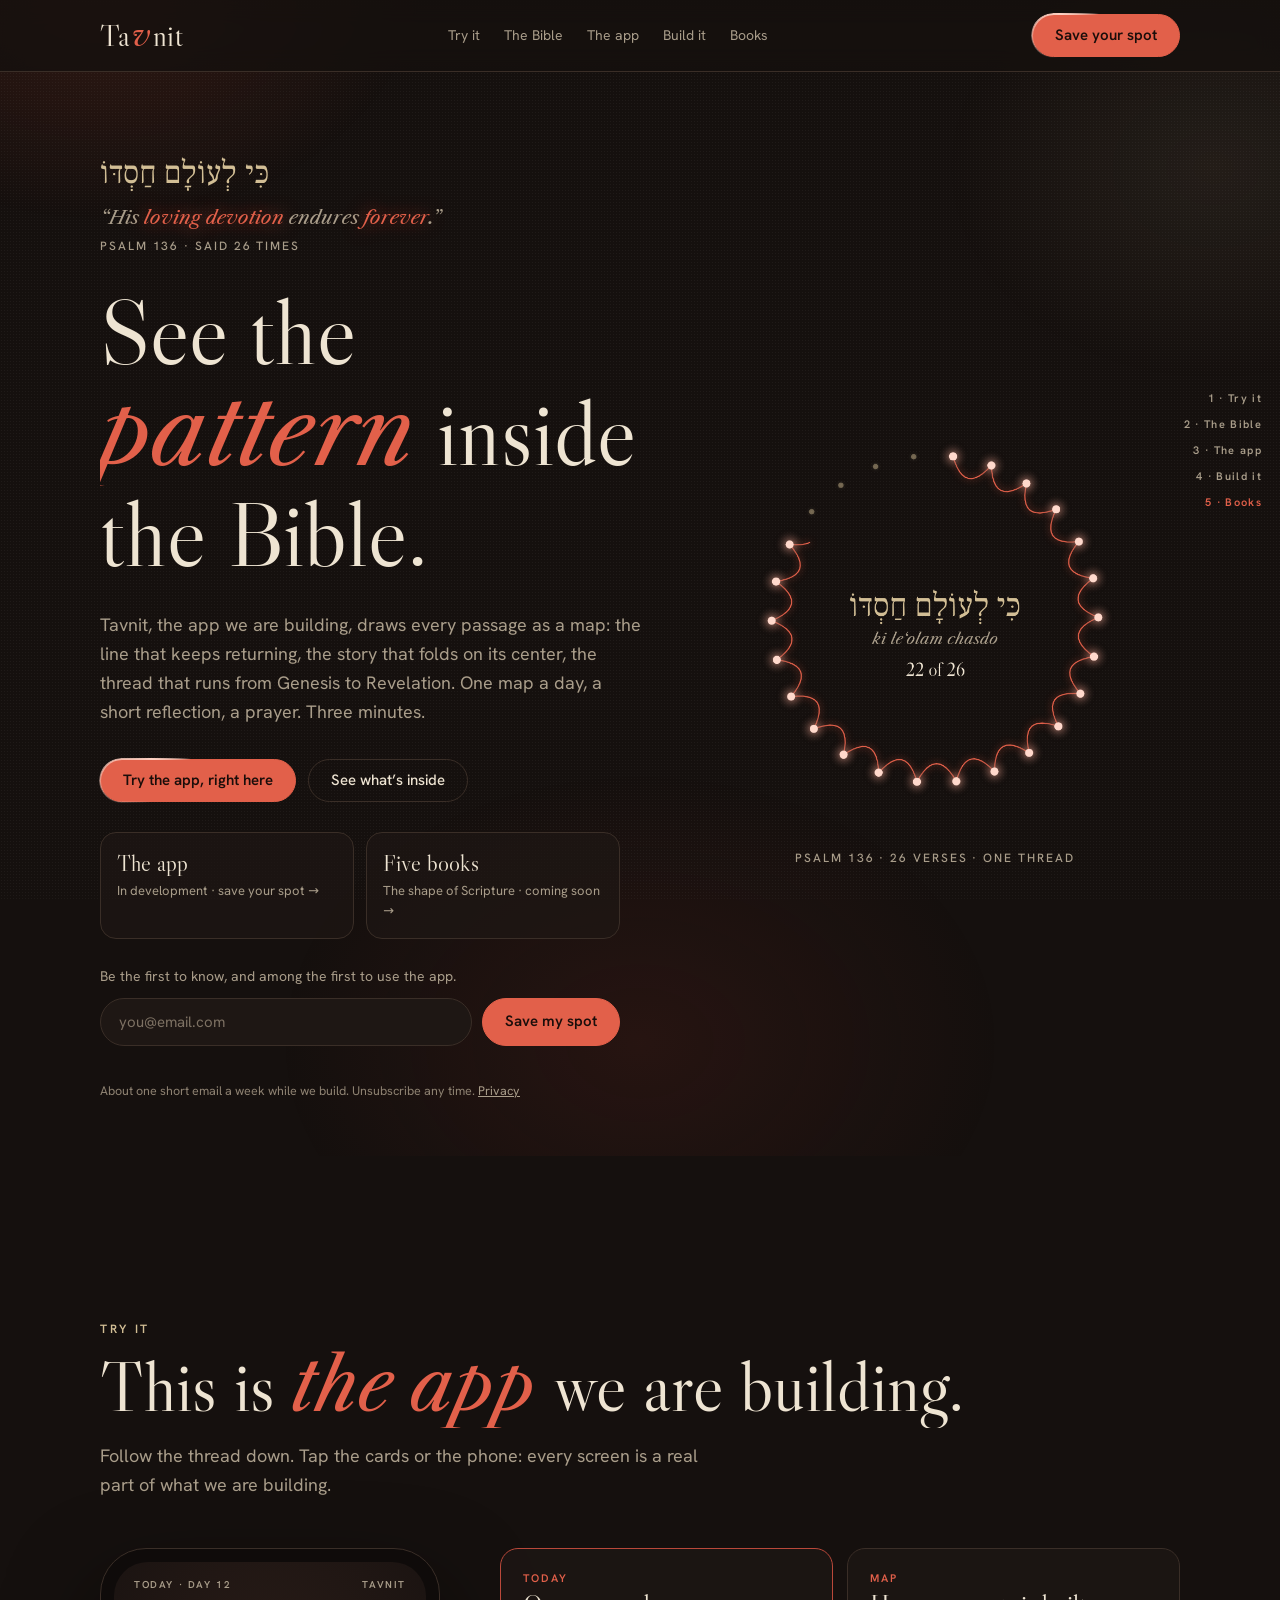
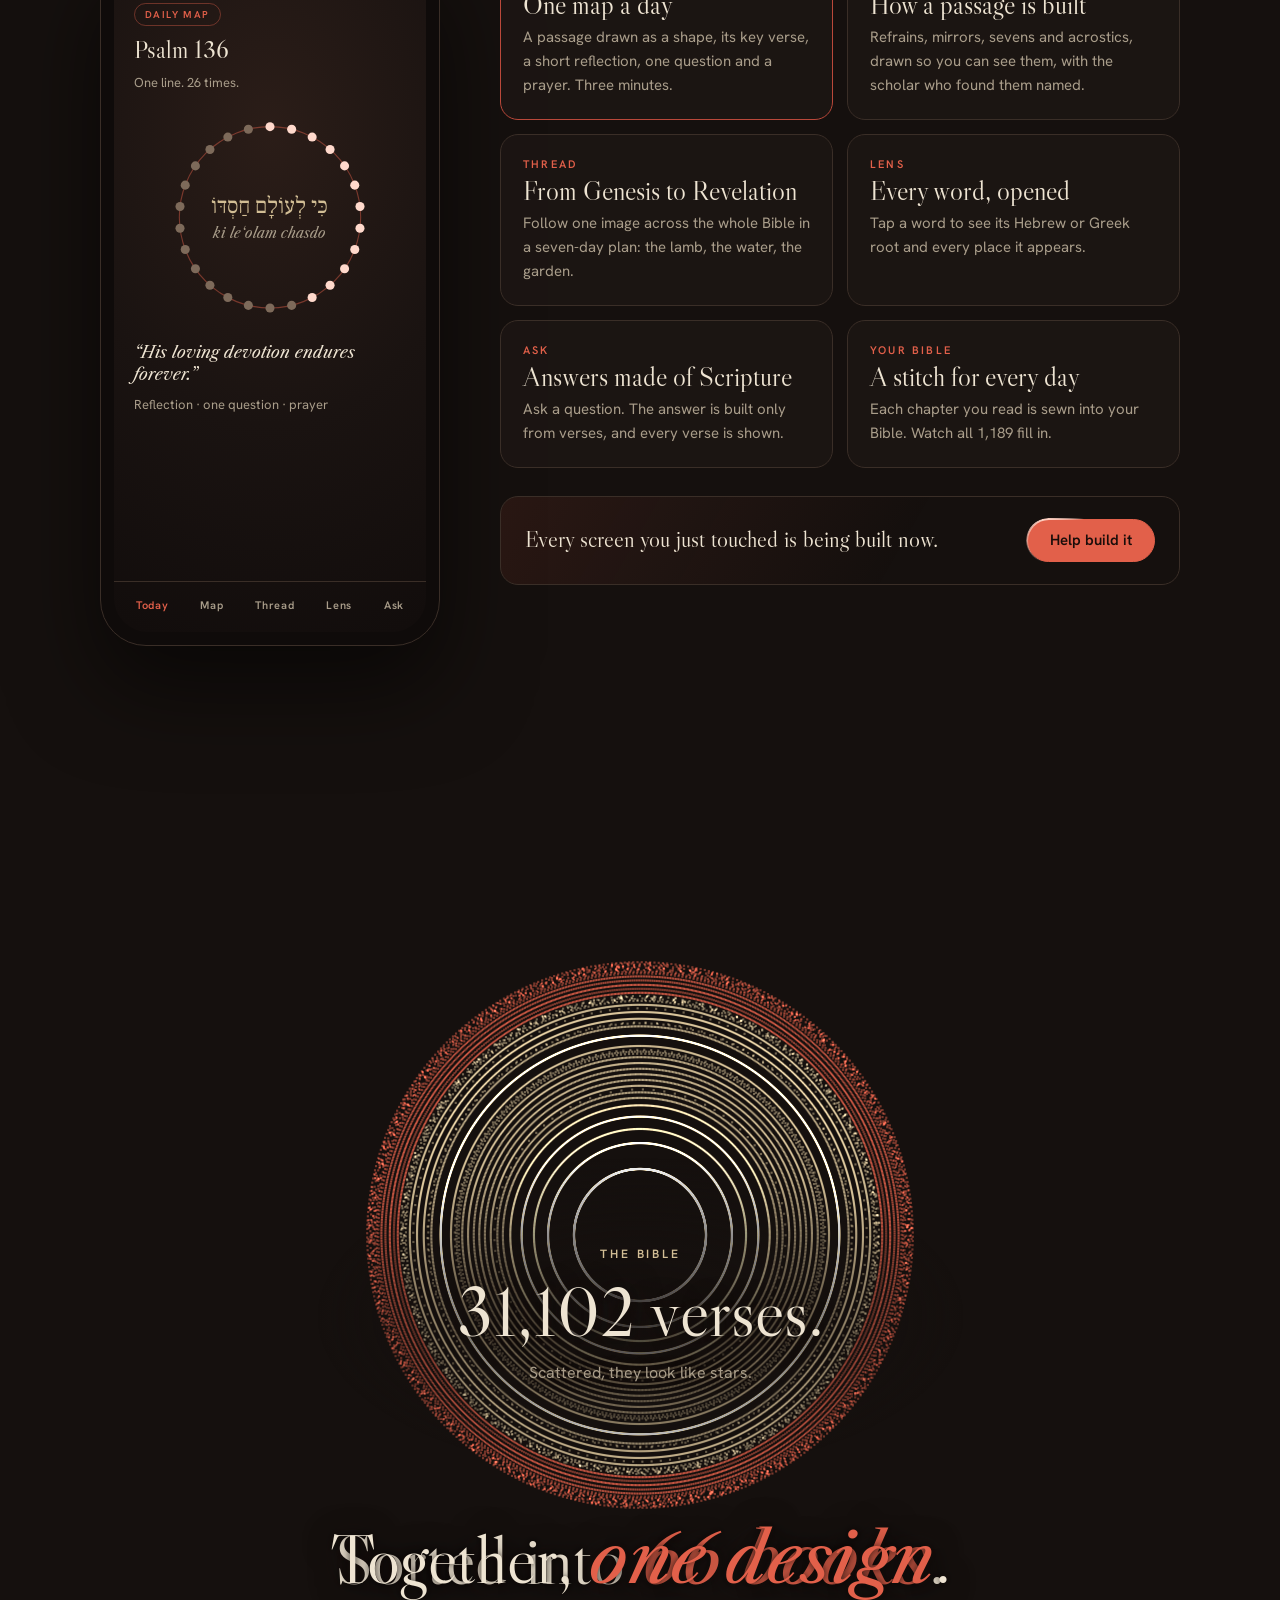
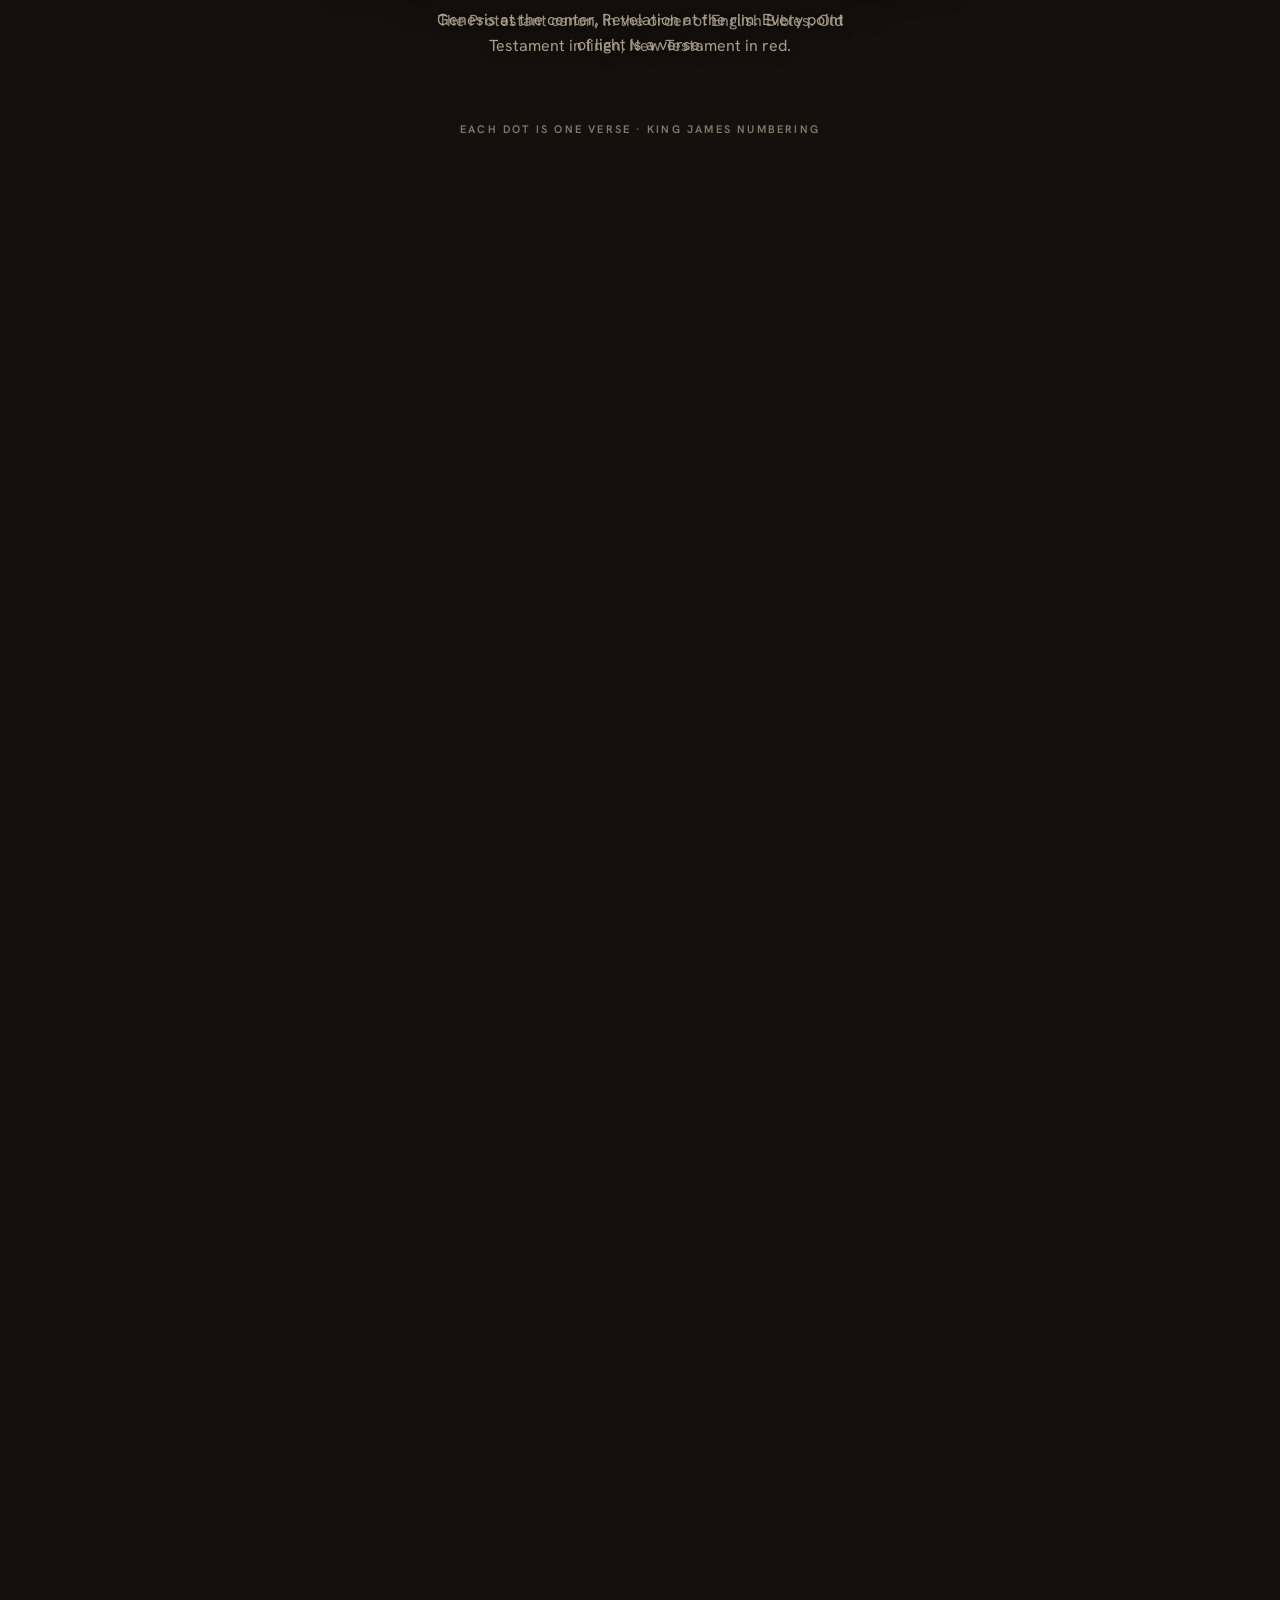
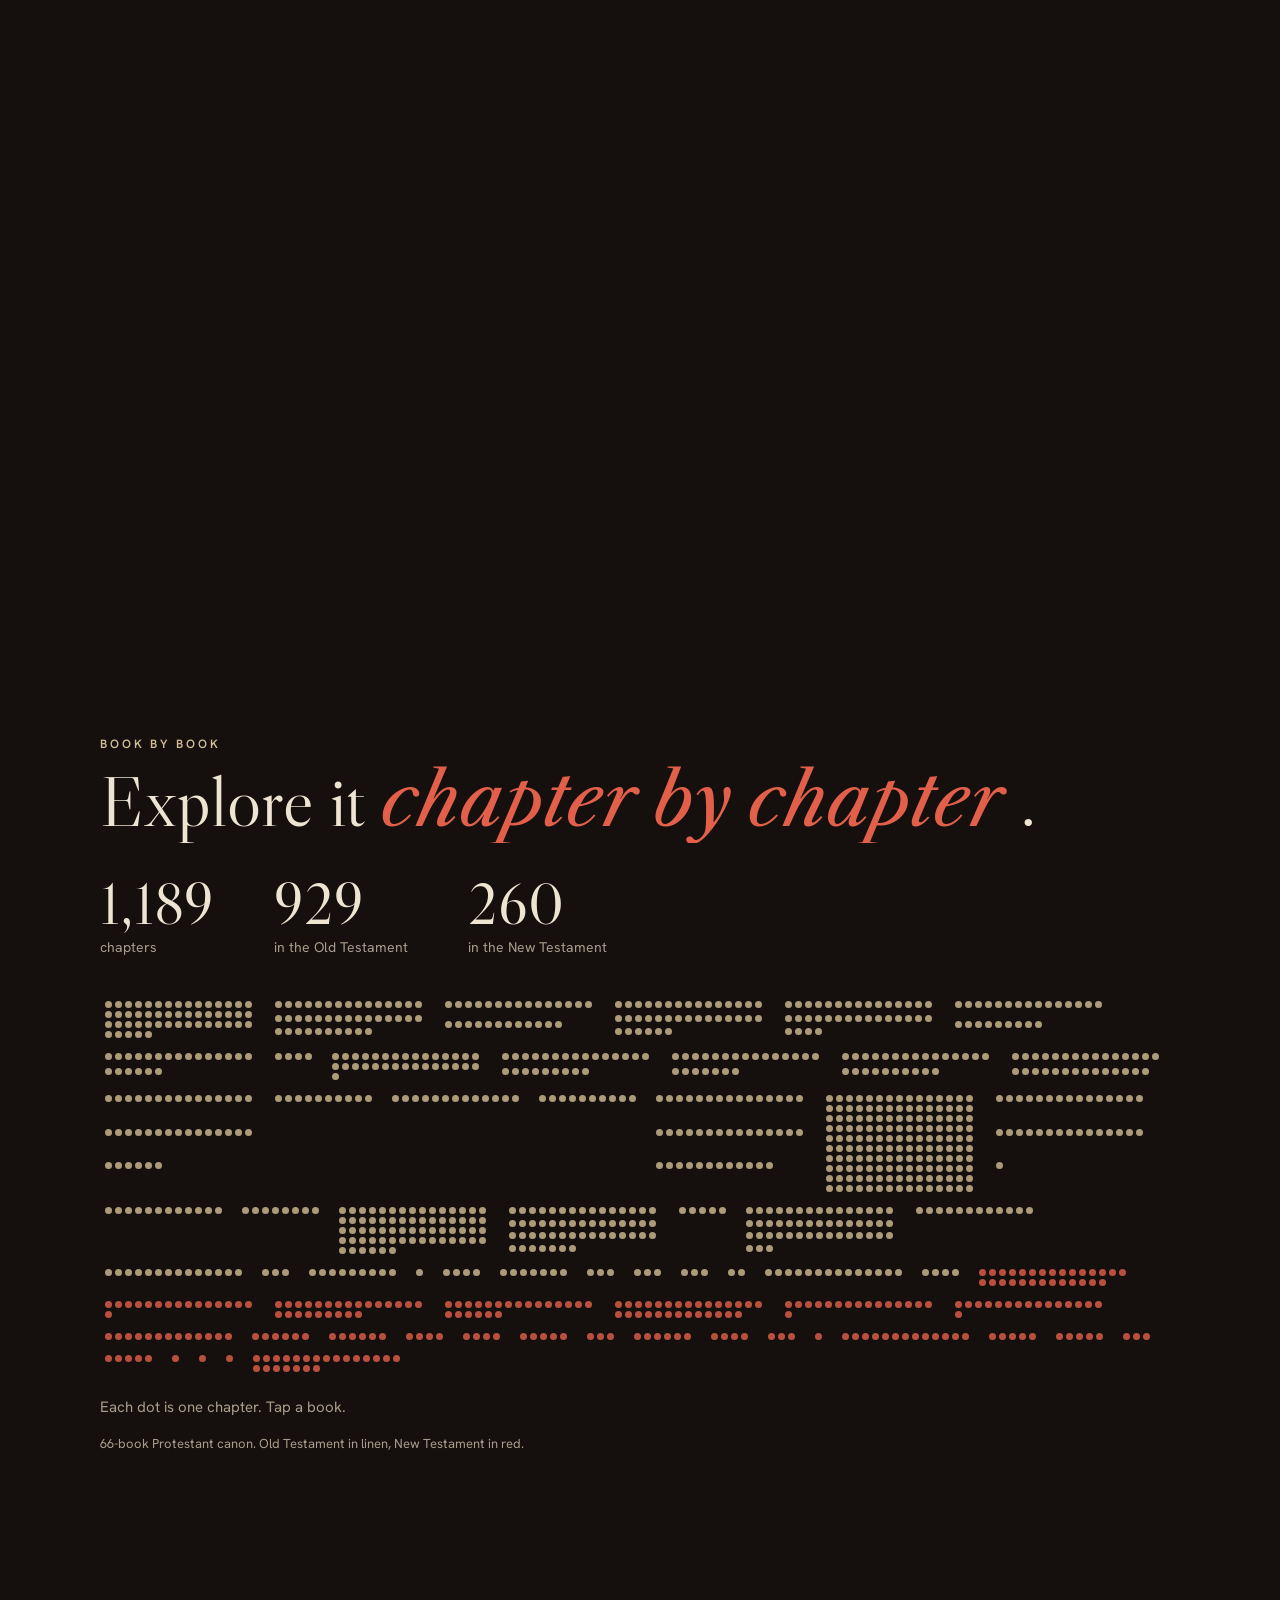
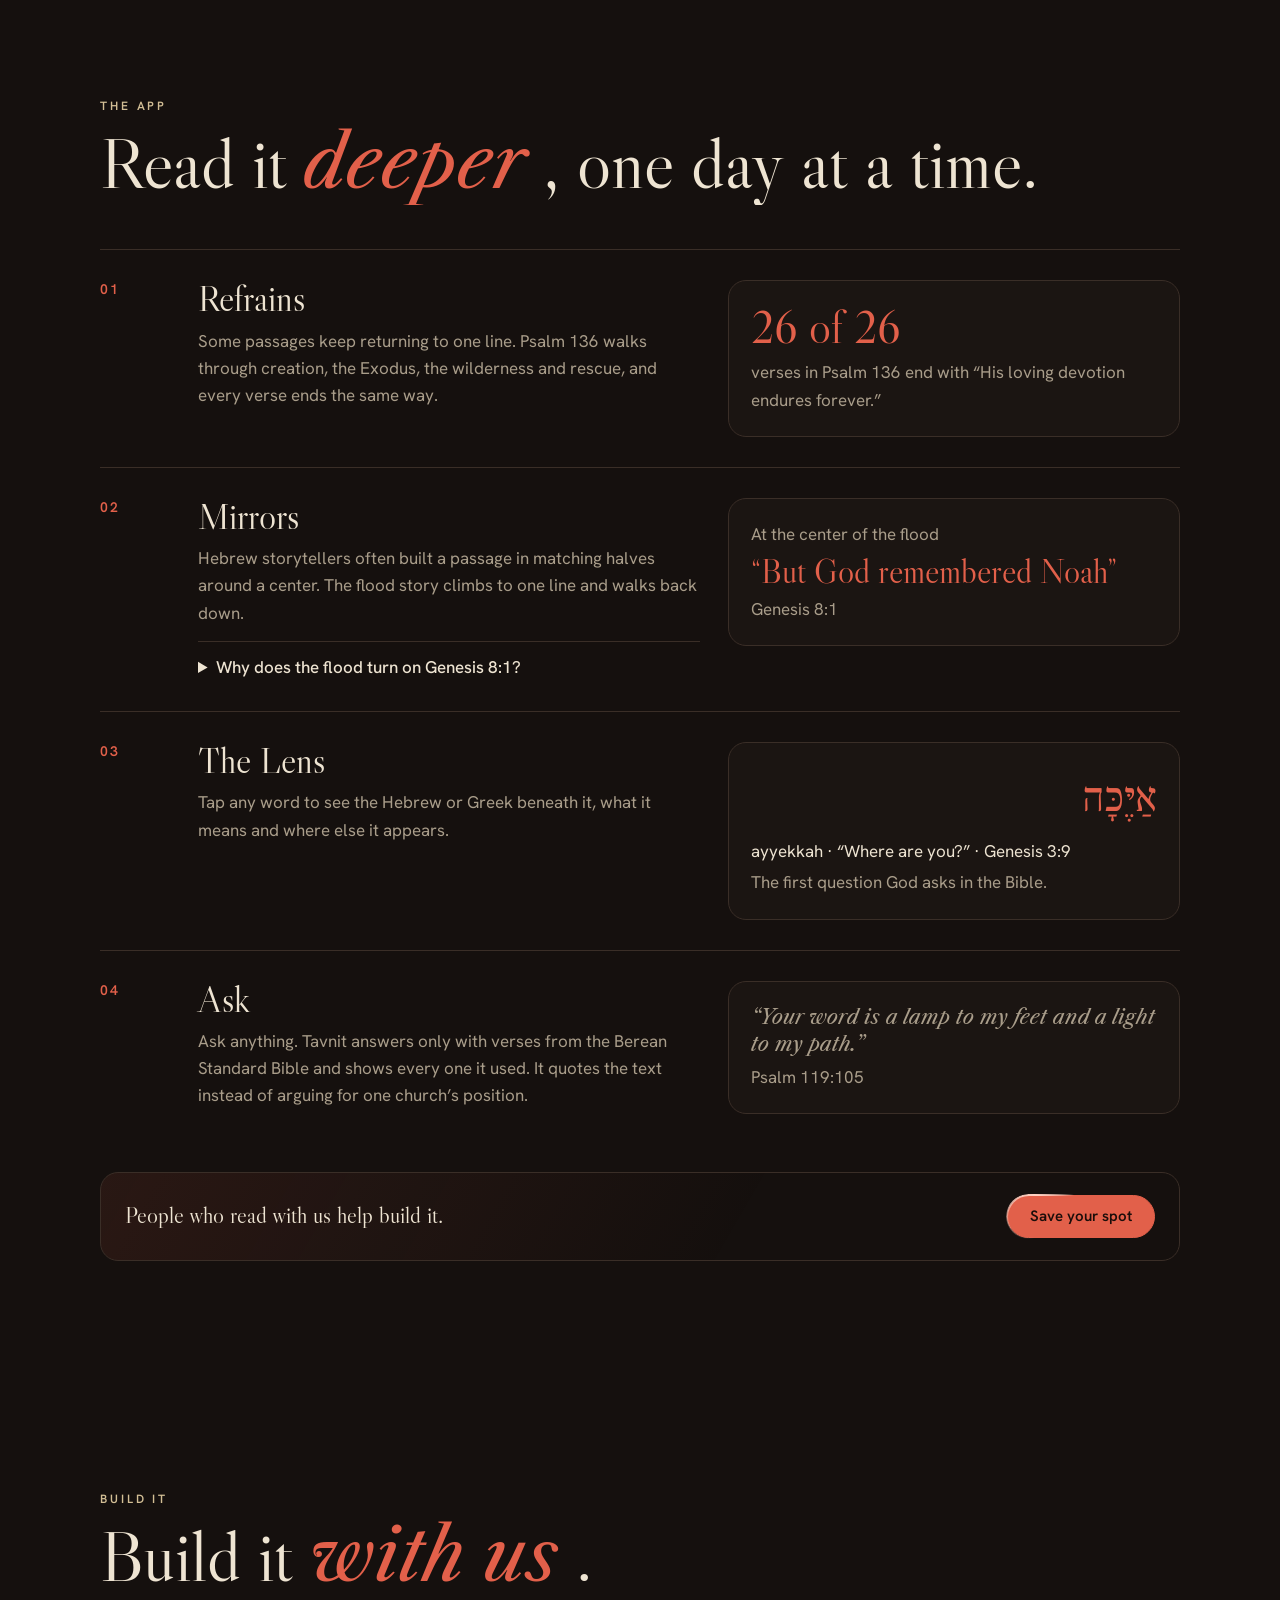
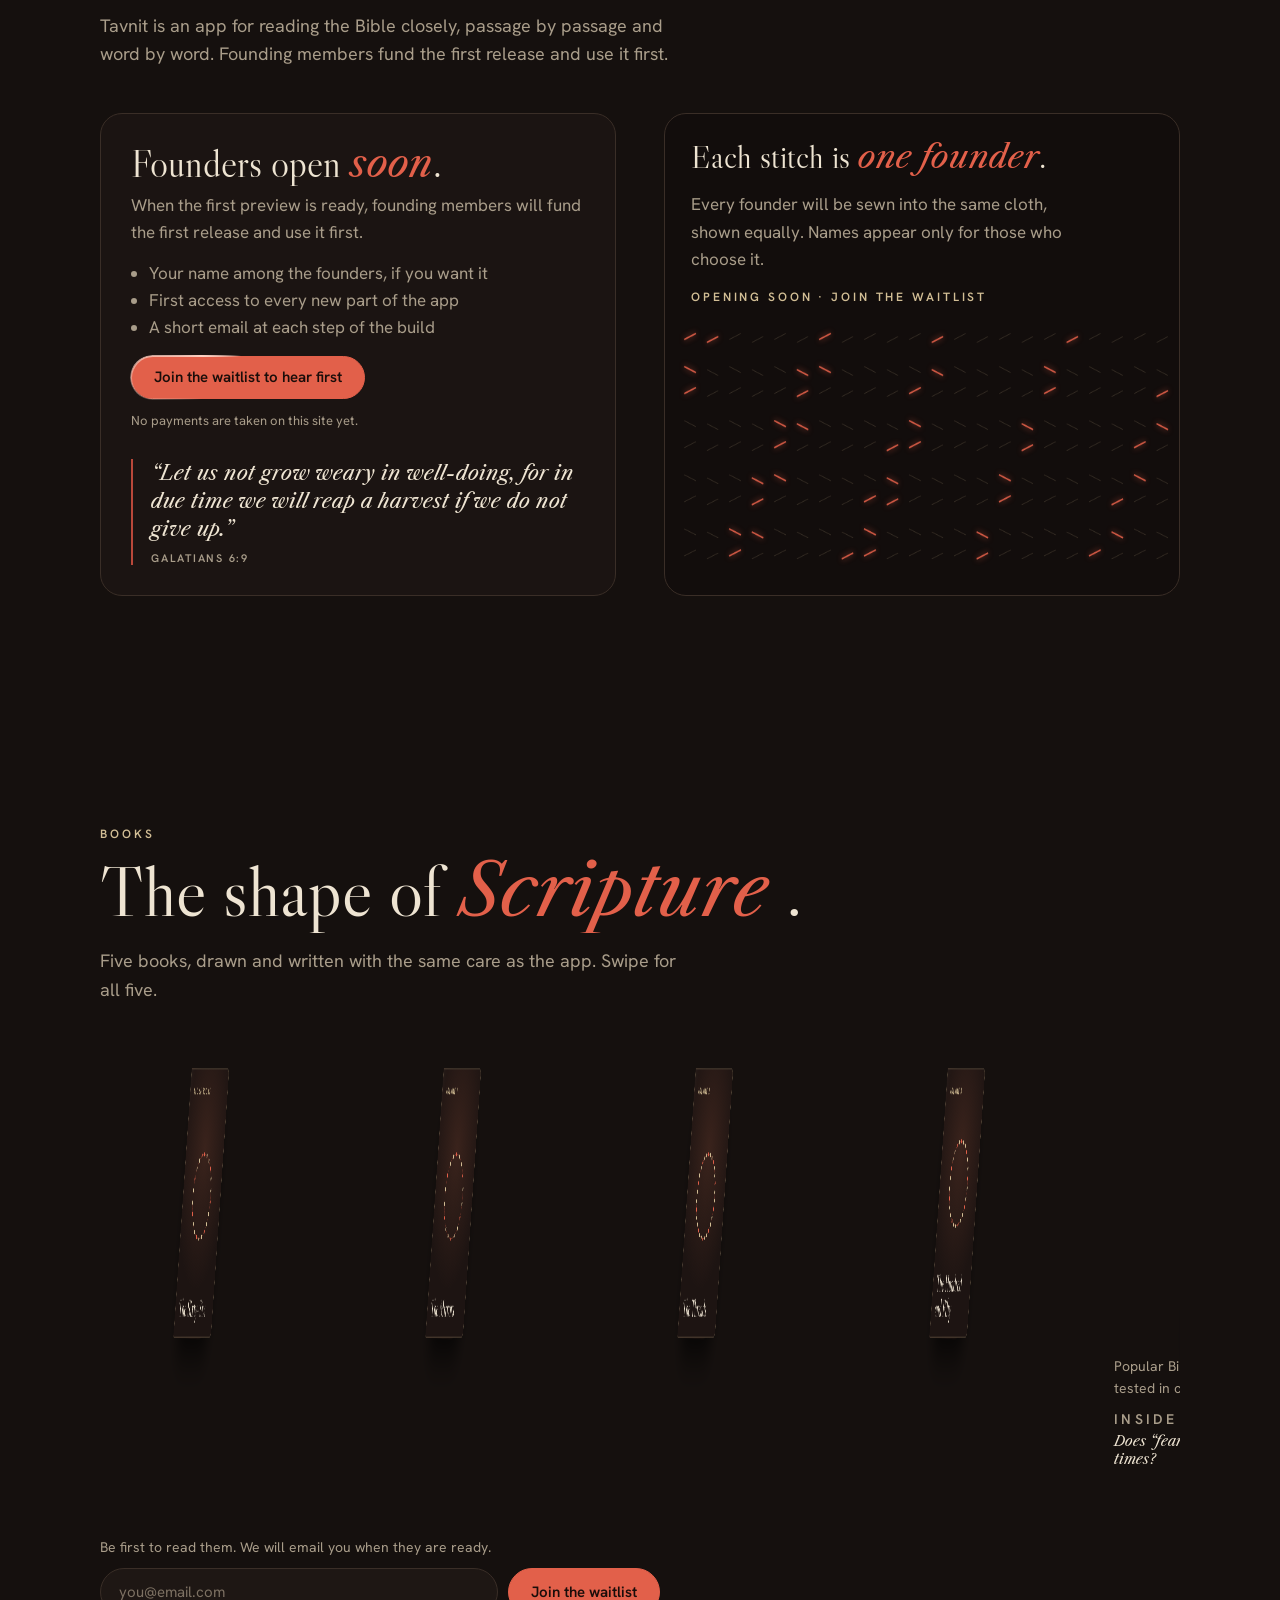
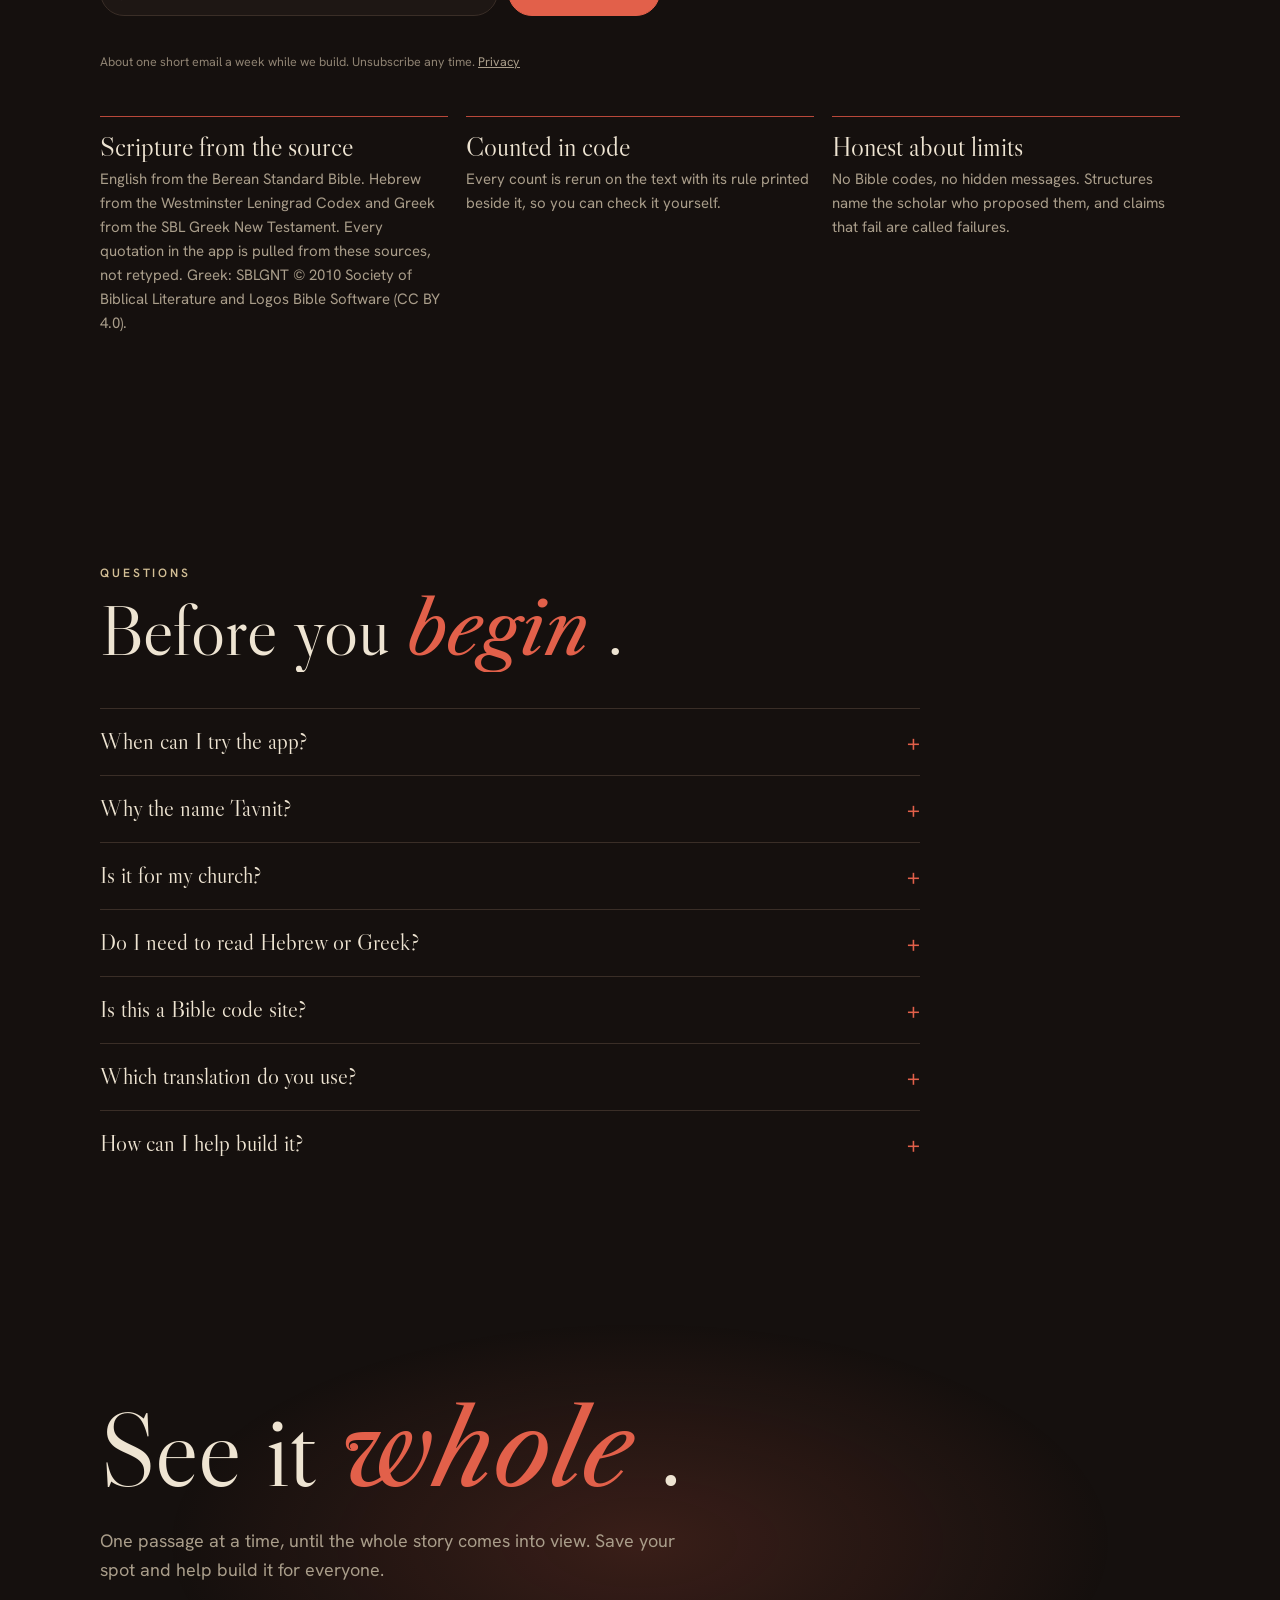
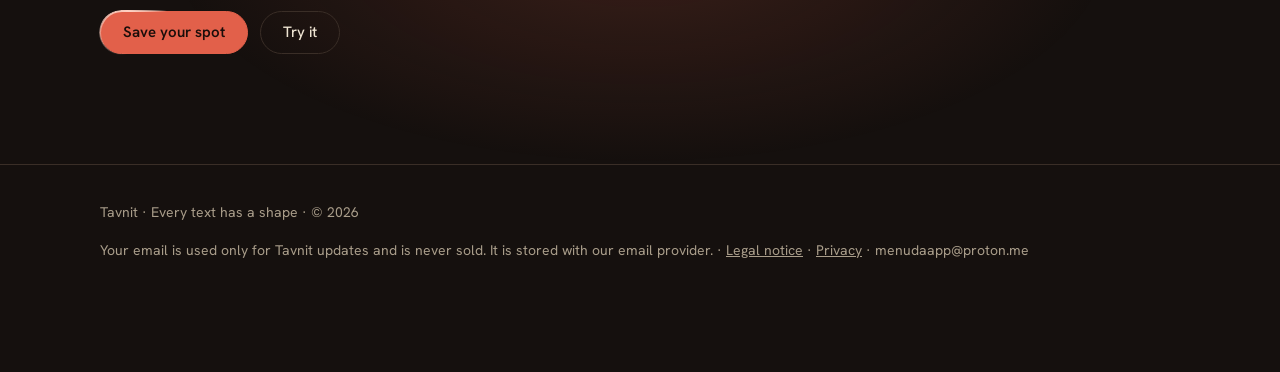
==== index.html @ 0d599eaa "Tavnit website: first release Co-Authored-By: Claude Opus 5.5 <noreply@anthropic.com> Claude-Session" ====
<!doctype html>
<html lang="en">
<head>
<meta charset="utf-8">
<meta name="viewport" content="width=device-width, initial-scale=1, viewport-fit=cover">
<title>Tavnit Bible</title>
<meta name="description" content="Tavnit is an app in development that draws every passage of the Bible as a map: its refrains, mirrors and threads, in a daily devotional you can read in three minutes.">
<meta name="theme-color" content="#15100E">
<meta property="og:type" content="website">
<meta property="og:title" content="Tavnit · See the pattern inside the Bible">
<meta property="og:description" content="Every passage of the Bible drawn as a map: its refrains, mirrors and threads. A three-minute daily devotional, coming soon.">
<meta property="og:image" content="https://tavnit.app/og.png">
<meta property="og:url" content="https://tavnit.app/">
<link rel="canonical" href="https://tavnit.app/">
<meta name="twitter:card" content="summary_large_image">
<link rel="icon" href="data:image/svg+xml,%3Csvg xmlns='http://www.w3.org/2000/svg' viewBox='0 0 64 64'%3E%3Crect width='64' height='64' rx='14' fill='%2315100E'/%3E%3Ccircle cx='32' cy='32' r='19' fill='none' stroke='%23E2604A' stroke-width='3'/%3E%3Ccircle cx='32' cy='32' r='11' fill='none' stroke='%23D2BE95' stroke-width='2.5'/%3E%3Ccircle cx='32' cy='13' r='4' fill='%23FFD9CC'/%3E%3C/svg%3E">
<link rel="stylesheet" href="assets/fonts.css">
<style>
/* Layout: one long scroll on warm ink; a single red thread (the rubric of red-letter Bibles) is stitched through the page from the hero to the app */
:root {
  --ink: #15100E;
  --ink-2: #1E1714;
  --ink-3: #2A201B;
  --rule: #3A2E27;
  --vellum: #EEE4D2;
  --dust: #A99D8A;
  --rubric: #E2604A;
  --rubric-soft: #B9483A;
  --linen: #D2BE95;
  --display: "Libre Caslon Display", "Big Caslon", "Iowan Old Style", Georgia, serif;
  --serif: "Libre Caslon Text", "Iowan Old Style", Georgia, serif;
  --ui: "Hanken Grotesk", "Segoe UI", system-ui, sans-serif;
  --hebrew: "Frank Ruhl Libre", "Times New Roman", serif;
  --measure: 60ch;
  --ease: cubic-bezier(.2, .7, .1, 1);
  color-scheme: dark;
}
@property --ga { syntax: "<angle>"; inherits: false; initial-value: 0deg; }
* { box-sizing: border-box; }
html.lenis, html.lenis body { height: auto; }
.lenis.lenis-smooth { scroll-behavior: auto !important; }
.lenis.lenis-stopped { overflow: hidden; }
body { margin: 0; background: var(--ink); color: var(--vellum); font-family: var(--ui); font-size: 17px; line-height: 1.6; -webkit-font-smoothing: antialiased; overflow-x: hidden; }
body::before { content: ""; position: fixed; inset: 0 0 auto; height: env(safe-area-inset-top, 0px); z-index: 60; background: var(--ink); }
a { color: inherit; }
:focus-visible { outline: 2px solid var(--rubric); outline-offset: 3px; border-radius: 4px; }
.wrap { max-width: 1120px; margin: 0 auto; padding-left: max(20px, env(safe-area-inset-left, 0px)); padding-right: max(20px, env(safe-area-inset-right, 0px)); position: relative; }
h1, h2, h3 { font-family: var(--display); font-weight: 400; line-height: 1.04; text-wrap: balance; margin: 0; }
h1 em, h2 em, h3 em { font-family: var(--serif); font-style: italic; color: var(--rubric); }
.eyebrow { font: 600 12px/1 var(--ui); letter-spacing: 0.24em; text-transform: uppercase; color: var(--linen); }
.lede { color: var(--dust); max-width: var(--measure); font-size: 18px; }
.btn { position: relative; display: inline-flex; align-items: center; gap: 8px; padding: 13px 22px; border-radius: 999px; font: 500 15px/1 var(--ui); text-decoration: none; border: 1px solid var(--rule); background: transparent; color: var(--vellum); cursor: pointer; transition: border-color .3s, background .3s, transform .3s var(--ease); }
.btn:hover { border-color: var(--rubric-soft); transform: translateY(-1px); }
.btn.primary { background: var(--rubric); color: #1A0D0A; border-color: var(--rubric); font-weight: 600; }
.btn.primary:hover { background: #EC7660; }
.glow::before { content: ""; position: absolute; inset: -2px; border-radius: inherit; padding: 1.5px; background: conic-gradient(from var(--ga), transparent 0 68%, #FFD2C4 82%, transparent 95%); -webkit-mask: linear-gradient(#000 0 0) content-box, linear-gradient(#000 0 0); -webkit-mask-composite: xor; mask: linear-gradient(#000 0 0) content-box exclude, linear-gradient(#000 0 0); animation: spin-ga 4s linear infinite; pointer-events: none; }
@keyframes spin-ga { to { --ga: 360deg; } }
section { position: relative; z-index: 2; padding-block: 110px; }
@media (max-width: 700px) { section { padding-block: 70px; } }
.sec-title { font-size: clamp(42px, 5.6vw, 72px); margin-top: 14px; }

/* atmosphere */
#aura { position: fixed; inset: -20vmax; z-index: 0; pointer-events: none; background:
  radial-gradient(36vmax 28vmax at 20% 16%, rgba(178, 64, 44, 0.20), transparent 70%),
  radial-gradient(30vmax 24vmax at 82% 30%, rgba(210, 190, 149, 0.08), transparent 70%),
  radial-gradient(40vmax 30vmax at 50% 92%, rgba(120, 40, 34, 0.18), transparent 70%);
  animation: drift 40s ease-in-out infinite alternate; }
@keyframes drift { to { transform: translate3d(-4vmax, 3vmax, 0) rotate(7deg); } }
#grain { position: fixed; inset: 0; z-index: 1; pointer-events: none; opacity: .06; background-image: radial-gradient(rgba(255,255,255,.7) 1px, transparent 1px); background-size: 3px 3px; }
#thread { position: absolute; left: 0; top: 0; width: 100%; z-index: 3; pointer-events: none; overflow: visible; }
#thread path { fill: none; stroke: var(--rubric); stroke-width: 2; stroke-linecap: round; filter: drop-shadow(0 0 6px rgba(226, 96, 74, .8)); }
#thread circle { fill: #FFD9CC; filter: drop-shadow(0 0 10px rgba(255, 140, 110, 1)); }

/* header */
header.top { position: sticky; top: env(safe-area-inset-top, 0px); z-index: 50; background: rgba(21, 16, 14, 0.82); backdrop-filter: blur(12px); border-bottom: 1px solid var(--rule); }
header.top .wrap { display: flex; align-items: center; justify-content: space-between; gap: 16px; padding-block: 14px; }
.mark { font: 400 30px/1 var(--display); text-decoration: none; letter-spacing: 0.02em; display: inline-flex; align-items: baseline; gap: 2px; }
.mark i { font-family: var(--serif); color: var(--rubric); }
nav.links { display: flex; gap: 24px; font-size: 14px; }
nav.links a { text-decoration: none; color: var(--dust); transition: color .2s; }
nav.links a:hover { color: var(--vellum); }
@media (max-width: 860px) { nav.links { display: none; } }

/* hero */
.hero { padding-block: 76px 100px; }
.hero-grid { display: grid; grid-template-columns: minmax(0, 1.05fr) minmax(0, 0.95fr); gap: 48px; align-items: center; }
@media (max-width: 900px) { .hero-grid { grid-template-columns: minmax(0, 1fr); gap: 28px; } }
.epi { margin: 0 0 30px; display: flex; flex-direction: column; gap: 6px; }
.epi .he { font-family: var(--hebrew); font-size: 32px; color: var(--linen); direction: rtl; text-align: left; }
.epi .en { font: italic 400 19px/1.4 var(--serif); color: var(--dust); }
.epi .en .hl { color: var(--dust); transition: color 1.2s, text-shadow 1.2s; }
.epi .en.lit .hl { color: var(--rubric); text-shadow: 0 0 18px rgba(226, 96, 74, .65); }
.epi small { font: 500 12px var(--ui); letter-spacing: .16em; text-transform: uppercase; color: var(--dust); }
.w { display: inline-block; will-change: transform, opacity, filter; }
.line-mask { display: block; overflow: hidden; padding-bottom: .06em; }
.line-mask > span { display: block; }
.hero h1 { font-size: clamp(50px, 7.4vw, 92px); }
.hero .lede { margin: 24px 0 32px; }
.cta-row { display: flex; flex-wrap: wrap; gap: 12px; }
.mini-cards { display: grid; grid-template-columns: repeat(2, minmax(0, 1fr)); gap: 12px; margin-top: 30px; max-width: 520px; }
.mini { border: 1px solid var(--rule); border-radius: 16px; padding: 16px; text-decoration: none; display: flex; flex-direction: column; gap: 4px; background: rgba(30, 23, 20, .7); transition: border-color .3s, transform .3s var(--ease); }
.mini b { font: 400 23px var(--display); }
.mini span { font-size: 13px; color: var(--dust); }
.mini:hover { border-color: var(--rubric-soft); transform: translateY(-2px); }
.sky { position: relative; aspect-ratio: 1 / 1; max-width: 100%; margin: 0; }
.sky canvas { width: 100%; height: 100%; display: block; }
.sky figcaption { position: absolute; left: 0; right: 0; bottom: 4px; text-align: center; font: 500 12px var(--ui); letter-spacing: .16em; text-transform: uppercase; color: var(--dust); }
.join { display: flex; flex-wrap: wrap; gap: 10px; margin-top: 26px; max-width: 520px; }
.join label { width: 100%; font-size: 14px; color: var(--dust); }
.join input { flex: 1 1 220px; min-width: 0; padding: 13px 18px; border-radius: 999px; border: 1px solid var(--rule); background: var(--ink-2); color: var(--vellum); font: 15px var(--ui); }
.join input::placeholder { color: #7D7163; }
.join .note { width: 100%; font-size: 13px; color: var(--dust); min-height: 1.2em; margin: 0; }
.join .note.ok { color: var(--rubric); }
.join .consent { width: 100%; margin: 0; font-size: 12.5px; color: #8E8272; }
.join .consent a { color: var(--dust); }
html.founders-closed [data-founders="open"], html:not(.founders-closed) [data-founders="closed"] { display: none !important; }

/* try */
.try-grid { display: grid; grid-template-columns: minmax(0, 340px) minmax(0, 1fr); gap: 60px; align-items: start; margin-top: 48px; }
@media (max-width: 900px) { .try-grid { grid-template-columns: minmax(0, 1fr); } }
.phone-holder { position: sticky; top: 96px; }
@media (max-width: 900px) { .phone-holder { position: relative; top: 0; } }
.phone { width: min(340px, 100%); aspect-ratio: 9 / 18.5; border-radius: 46px; border: 1px solid var(--rule); background: #0F0B0A; padding: 13px; margin-inline: auto; box-shadow: 0 40px 90px rgba(0, 0, 0, .55); animation: bob 7s ease-in-out infinite; transition: box-shadow 1s; }
.phone.landed { box-shadow: 0 40px 90px rgba(0, 0, 0, .55), 0 0 0 1px rgba(226, 96, 74, .7), 0 0 60px rgba(226, 96, 74, .25); }
@keyframes bob { 50% { transform: translateY(-8px); } }
.screen { height: 100%; border-radius: 34px; background: radial-gradient(120% 80% at 50% 25%, #2B1D18 0%, #1A1311 55%, #120D0C 100%); overflow: hidden; position: relative; display: flex; flex-direction: column; }
.screen-top { display: flex; justify-content: space-between; padding: 16px 20px 6px; font: 600 10px var(--ui); color: var(--dust); letter-spacing: .16em; text-transform: uppercase; }
.view { flex: 1; padding: 6px 20px 18px; display: flex; flex-direction: column; gap: 10px; animation: vin .5s var(--ease); }
@keyframes vin { from { opacity: 0; transform: translateY(10px); } }
.view[hidden] { display: none !important; }
.view h4 { margin: 0; font: 400 25px/1.1 var(--display); }
.view p { margin: 0; font-size: 13px; color: var(--dust); }
.view .q { font: italic 400 16px/1.4 var(--serif); color: var(--vellum); }
.view svg { width: 100%; height: auto; }
.chip { align-self: flex-start; font: 600 10px var(--ui); letter-spacing: .14em; text-transform: uppercase; color: var(--rubric); border: 1px solid rgba(226, 96, 74, .4); border-radius: 999px; padding: 4px 10px; }
.tabbar { display: flex; justify-content: space-around; border-top: 1px solid var(--rule); padding: 10px 6px 14px; }
.tabbar button { background: none; border: 0; color: var(--dust); font: 600 11px var(--ui); letter-spacing: .06em; cursor: pointer; padding: 6px 4px; }
.tabbar button[aria-selected="true"] { color: var(--rubric); }
.lens-word { font-family: var(--hebrew); font-size: 54px; color: var(--rubric); text-align: center; direction: rtl; }
.answer { border: 1px solid var(--rule); border-radius: 14px; padding: 10px 12px; font-size: 13px; }
.answer b { display: block; font: 600 10px var(--ui); letter-spacing: .14em; color: var(--linen); margin-bottom: 3px; }
.answer i { font-family: var(--serif); font-size: 14px; }
.features { display: grid; grid-template-columns: repeat(2, minmax(0, 1fr)); gap: 14px; }
@media (max-width: 600px) { .features { grid-template-columns: minmax(0, 1fr); } }
.feature { text-align: left; border: 1px solid var(--rule); border-radius: 18px; padding: 22px; background: rgba(30, 23, 20, .75); color: var(--vellum); cursor: pointer; font: inherit; display: flex; flex-direction: column; gap: 6px; transition: border-color .3s, transform .35s var(--ease); text-decoration: none; }
.feature:hover { transform: translateY(-3px); }
.feature:hover, .feature[aria-pressed="true"] { border-color: var(--rubric-soft); }
.feature .tag { font: 600 11px var(--ui); letter-spacing: .2em; text-transform: uppercase; color: var(--rubric); }
.feature h3 { font-size: 27px; }
.feature p { margin: 0; color: var(--dust); font-size: 15px; }
.band { margin-top: 28px; border: 1px solid var(--rule); border-radius: 18px; padding: 22px 24px; display: flex; flex-wrap: wrap; align-items: center; justify-content: space-between; gap: 16px; background: linear-gradient(120deg, rgba(226, 96, 74, .1), transparent 60%); }
.band p { margin: 0; font: 400 23px/1.2 var(--display); }

/* bible grid */
.stats { display: flex; flex-wrap: wrap; gap: 28px 60px; margin: 32px 0 36px; }
.stat b { display: block; font: 400 58px/1 var(--display); font-variant-numeric: tabular-nums; }
.stat span { color: var(--dust); font-size: 14px; }
.bible { display: flex; flex-wrap: wrap; gap: 5px 10px; }
.book-dots { display: flex; flex-wrap: wrap; gap: 3px; max-width: 160px; padding: 4px; border-radius: 6px; cursor: pointer; border: 1px solid transparent; background: none; }
.book-dots:hover, .book-dots[aria-pressed="true"] { border-color: var(--rule); }
.book-dots i { width: 7px; height: 7px; border-radius: 50%; background: var(--linen); opacity: .8; display: block; }
.book-dots.nt i { background: var(--rubric); }
.bible.sweep .book-dots i { animation: lit .5s var(--ease) backwards; animation-delay: calc(var(--k) * 1.1ms); }
@keyframes lit { from { opacity: 0; transform: scale(.2); } }
.book-dots[aria-pressed="true"] i { opacity: 1; box-shadow: 0 0 8px currentColor; }
.bible-read { margin-top: 18px; color: var(--dust); font-size: 15px; min-height: 1.6em; }
.bible-read b { color: var(--vellum); font-weight: 500; }
.fine { font-size: 13px; color: var(--dust); margin-top: 12px; }

/* verses: 31,102 dots, from a galaxy to 66 sorted books to one woven design (sticky scroll stage) */
.vx { position: relative; height: 340vh; }
.vx-stage { position: sticky; top: 0; height: 100vh; height: 100svh; overflow: hidden; }
.vx canvas { position: absolute; inset: 0; width: 100%; height: 100%; display: block; }
.vx-beats { position: absolute; inset: 0; display: grid; padding: 0 20px; pointer-events: none; }
.vx-beat { grid-area: 1 / 1; align-self: center; justify-self: center; text-align: center; max-width: 760px; opacity: 0; will-change: opacity, transform; }
.vx-beat.low { align-self: end; padding-bottom: calc(8svh + 36px); }
.vx-beat .eyebrow { display: block; margin-bottom: 16px; }
.vx-beat:not(.low)::before { content: ""; position: absolute; inset: -90px -140px; z-index: -1; background: radial-gradient(closest-side, rgba(21,16,14,.82), rgba(21,16,14,.5) 55%, rgba(21,16,14,0)); }
.vx-beat { position: relative; }
.vx-beat h3 { font-size: clamp(34px, 5.4vw, 72px); text-shadow: 0 2px 30px rgba(21,16,14,.9), 0 0 6px rgba(21,16,14,.8); }
.vx-beat h3 b { font-weight: 400; font-variant-numeric: tabular-nums; }
.vx-beat p { margin: 12px auto 0; color: var(--dust); font-size: 16px; max-width: 46ch; text-shadow: 0 1px 14px rgba(21,16,14,.95); }
.vx-note .sm { display: none; }
.vx-note { position: absolute; left: 0; right: 0; bottom: calc(18px + env(safe-area-inset-bottom, 0px)); text-align: center; font: 600 11px/1.5 var(--ui); letter-spacing: .2em; text-transform: uppercase; color: var(--dust); opacity: .75; padding: 0 20px; }
@media (max-width: 860px) { .vx-beat.low { padding-bottom: calc(96px + 5svh); } .vx-beat p { font-size: 15px; } .vx-note { bottom: calc(92px + env(safe-area-inset-bottom, 0px)); } .vx-note .lg { display: none; } .vx-note .sm { display: inline; } }
@media (prefers-reduced-motion: reduce) { .vx { height: auto; } .vx-stage { position: relative; height: 100svh; } .vx-beat { display: none; } .vx-beat.final { display: block; opacity: 1; } }

/* app deep-dive */
.dive { display: grid; margin-top: 44px; }
.dive-item { display: grid; grid-template-columns: 70px minmax(0, 1fr) minmax(0, .9fr); gap: 28px; align-items: start; padding: 30px 0; border-top: 1px solid var(--rule); }
@media (max-width: 860px) { .dive-item { grid-template-columns: minmax(0, 1fr); gap: 14px; } }
.dive-item .n { font: 600 14px var(--ui); color: var(--rubric); letter-spacing: .14em; }
.dive-item h3 { font-size: 36px; margin-bottom: 10px; }
.dive-item p { margin: 0; color: var(--dust); }
.demo { border: 1px solid var(--rule); border-radius: 18px; padding: 22px; background: rgba(30, 23, 20, .75); }
.demo .big { font: 400 46px/1.05 var(--display); color: var(--rubric); }
.demo .he { font-family: var(--hebrew); font-size: 42px; color: var(--rubric); direction: rtl; }
.demo .q { font: italic 400 20px/1.35 var(--serif); }
details { margin-top: 14px; border-top: 1px solid var(--rule); padding-top: 12px; }
summary { cursor: pointer; color: var(--vellum); font-weight: 500; }
details p { margin-top: 8px !important; }

/* support */
.support-grid { display: grid; grid-template-columns: minmax(0, 1fr) minmax(0, 1fr); gap: 48px; margin-top: 44px; }
@media (max-width: 860px) { .support-grid { grid-template-columns: minmax(0, 1fr); } }
.give { border: 1px solid var(--rule); border-radius: 22px; padding: 30px; background: rgba(30, 23, 20, .82); }
.give h3 { font-size: 38px; margin-bottom: 8px; }
.give ul { padding-left: 18px; color: var(--dust); margin: 14px 0; }
.tiers { display: grid; grid-template-columns: repeat(3, minmax(0, 1fr)); gap: 10px; margin: 18px 0; }
.tier { padding: 14px 6px; border-radius: 14px; border: 1px solid var(--rule); background: var(--ink-3); color: var(--vellum); font: 400 21px var(--display); cursor: pointer; font-variant-numeric: tabular-nums; transition: border-color .25s, color .25s; }
.tier[aria-pressed="true"] { border-color: var(--rubric); color: var(--rubric); }
.perk { font-size: 14px; color: var(--rubric); min-height: 1.4em; margin: 0 0 14px; }
blockquote { margin: 28px 0 0; padding-left: 18px; border-left: 2px solid var(--rubric-soft); font: italic 400 20px/1.4 var(--serif); }
blockquote cite { display: block; font: 600 11px var(--ui); color: var(--dust); margin-top: 8px; letter-spacing: .16em; font-style: normal; }
.lights { position: relative; border: 1px solid var(--rule); border-radius: 22px; overflow: hidden; min-height: 300px; background: #120D0C; }
.lights canvas { width: 100%; height: 100%; position: absolute; inset: 0; }
.lights div { position: relative; padding: 26px; }
.lights h3 { font-size: 32px; }

/* books */
.books-sec { overflow: hidden; }
.shelf { display: grid; grid-auto-flow: column; grid-auto-columns: minmax(230px, 1fr); gap: 22px; overflow-x: auto; padding: 30px 6px 18px; margin-top: 34px; scroll-snap-type: x mandatory; perspective: 1400px; }
.vol { scroll-snap-align: start; display: flex; flex-direction: column; gap: 16px; }
.book3d { --ry: -22deg; position: relative; width: 180px; aspect-ratio: 2 / 3; margin-inline: auto; transform-style: preserve-3d; transform: rotateY(var(--ry)) rotateX(4deg); transition: transform .9s var(--ease); }
.vol:hover .book3d { transform: rotateY(-32deg) rotateX(4deg) translateY(-6px); }
.book3d .front { position: absolute; inset: 0; border-radius: 3px 8px 8px 3px; background: radial-gradient(90% 70% at 50% 30%, #3A231C 0%, #1D1412 75%); border: 1px solid rgba(210, 190, 149, .25); padding: 16px; display: flex; flex-direction: column; justify-content: space-between; box-shadow: 0 30px 50px -20px rgba(0, 0, 0, .9); transform: translateZ(14px); overflow: hidden; }
.book3d .front::after { content: ""; position: absolute; inset: 0; background: linear-gradient(105deg, transparent 35%, rgba(255, 230, 210, .14) 50%, transparent 65%); background-size: 250% 100%; background-position: 120% 0; transition: background-position 1.2s var(--ease); }
.vol:hover .book3d .front::after { background-position: -40% 0; }
.book3d .spine { position: absolute; top: 0; left: 0; width: 28px; height: 100%; background: linear-gradient(90deg, #2A1A15, #3A241D); transform-origin: left; transform: rotateY(-90deg) translateX(-14px); border-radius: 3px 0 0 3px; }
.book3d small { font: 600 9px var(--ui); letter-spacing: .2em; color: var(--linen); text-transform: uppercase; position: relative; }
.book3d b { font: 400 24px/1.05 var(--display); position: relative; }
.book3d svg { width: 100%; height: auto; position: relative; }
.vol .body { display: flex; flex-direction: column; gap: 6px; padding: 0 6px; }
.vol .body p { margin: 0; font-size: 14px; color: var(--dust); }
.vol .inside { font: italic 400 17px/1.35 var(--serif); color: var(--vellum) !important; }
.pillars { display: grid; grid-template-columns: repeat(3, minmax(0, 1fr)); gap: 18px; margin-top: 44px; }
@media (max-width: 800px) { .pillars { grid-template-columns: minmax(0, 1fr); } }
.pillar { border-top: 1px solid var(--rubric-soft); padding-top: 16px; }
.pillar h3 { font-size: 27px; margin-bottom: 6px; }
.pillar p { margin: 0; color: var(--dust); font-size: 15px; }

/* faq + close */
.faq { margin-top: 36px; max-width: 820px; }
.faq details { padding-block: 18px; border-top: 1px solid var(--rule); margin: 0; }
.faq summary { font: 400 23px var(--display); list-style: none; display: flex; justify-content: space-between; gap: 16px; }
.faq summary::-webkit-details-marker { display: none; }
.faq summary::after { content: "+"; color: var(--rubric); font-family: var(--ui); }
.faq details[open] summary::after { content: "–"; }
.faq p { color: var(--dust); max-width: var(--measure); }
.close { overflow: hidden; }
.close .glowfield { position: absolute; inset: -10% -10% auto; height: 120%; background: radial-gradient(40% 50% at 50% 60%, rgba(226, 96, 74, .18), transparent 70%); z-index: -1; }
.close h2 { font-size: clamp(54px, 8vw, 104px); }
footer { position: relative; z-index: 2; border-top: 1px solid var(--rule); padding-block: 36px 110px; color: var(--dust); font-size: 14px; }
footer .wrap { display: flex; flex-wrap: wrap; justify-content: space-between; gap: 16px; }
.dock { position: fixed; left: 0; right: 0; bottom: 0; z-index: 55; display: none; gap: 10px; padding: 12px max(16px, env(safe-area-inset-right, 0px)) calc(12px + env(safe-area-inset-bottom, 0px)) max(16px, env(safe-area-inset-left, 0px)); background: rgba(21, 16, 14, .94); border-top: 1px solid var(--rule); }
.dock .btn { flex: 1; justify-content: center; }
@media (max-width: 700px) { .dock { display: flex; } }
.rail { position: fixed; right: max(18px, env(safe-area-inset-right, 0px)); top: 50%; transform: translateY(-50%); display: flex; flex-direction: column; gap: 12px; z-index: 40; }
.rail a { font: 600 11px var(--ui); color: var(--dust); text-decoration: none; letter-spacing: .12em; text-align: right; transition: color .3s; }
.rail a.on { color: var(--rubric); }
@media (max-width: 1240px) { .rail { display: none; } }
@media (prefers-reduced-motion: reduce) { #aura, .phone, .glow::before { animation: none; } .bible.sweep .book-dots i { animation: none; } }
</style>
</head>
<body>

<div id="aura" aria-hidden="true"></div>
<div id="grain" aria-hidden="true"></div>

<header class="top">
  <div class="wrap">
    <a class="mark" href="#top" aria-label="Tavnit home">Ta<i>v</i>nit</a>
    <nav class="links" aria-label="Sections">
      <a href="#try">Try it</a><a href="#bible">The Bible</a><a href="#app">The app</a><a href="#support">Build it</a><a href="#books">Books</a>
    </nav>
    <a class="btn primary glow" href="#join">Save your spot</a>
  </div>
</header>

<nav class="rail" aria-label="Page index">
  <a href="#try" data-rail="try">1 · Try it</a><a href="#bible" data-rail="bible">2 · The Bible</a><a href="#app" data-rail="app">3 · The app</a><a href="#support" data-rail="support">4 · Build it</a><a href="#books" data-rail="books">5 · Books</a>
</nav>

<main id="top" style="position:relative">
  <svg id="thread" aria-hidden="true"><path id="thread-path" d=""/><circle id="thread-bead" r="4.5" cx="-20" cy="-20"/></svg>

  <section class="hero">
    <div class="wrap hero-grid">
      <div class="h-copy">
        <div class="epi">
          <span class="he" lang="he">כִּי לְעוֹלָם חַסְדּוֹ</span>
          <span class="en" id="epi-en">“His <span class="hl">loving devotion</span> endures <span class="hl">forever</span>.”</span>
          <small>Psalm 136 · said 26 times</small>
        </div>
        <h1 id="hero-h1">See the <em>pattern</em> inside the Bible.</h1>
        <p class="lede" data-rv>Tavnit, the app we are building, draws every passage as a map: the line that keeps returning, the story that folds on its center, the thread that runs from Genesis to Revelation. One map a day, a short reflection, a prayer. Three minutes.</p>
        <div class="cta-row" data-rv>
          <a class="btn primary glow" href="#try">Try the app, right here</a>
          <a class="btn" href="#bible">See what’s inside</a>
        </div>
        <div class="mini-cards" data-rv>
          <a class="mini" href="#join"><b>The app</b><span>In development · save your spot →</span></a>
          <a class="mini" href="#books"><b>Five books</b><span>The shape of Scripture · coming soon →</span></a>
        </div>
        <form class="join" id="join" data-form="hero" novalidate data-rv>
          <label for="email-hero">Be the first to know, and among the first to use the app.</label>
          <input id="email-hero" type="email" name="email" placeholder="you@email.com" autocomplete="email" required>
          <button class="btn primary" type="submit">Save my spot</button>
          <p class="note" aria-live="polite"></p>
          <p class="consent">About one short email a week while we build. Unsubscribe any time. <a href="legal.html#privacy">Privacy</a></p>
        </form>
      </div>
      <figure class="sky" id="hero-sky">
        <canvas id="hero-canvas" width="900" height="900" aria-label="Psalm 136 drawn as 26 knots tied on one red thread"></canvas>
        <figcaption>Psalm 136 · 26 verses · one thread</figcaption>
      </figure>
    </div>
  </section>

  <section id="try">
    <div class="wrap">
      <p class="eyebrow" data-rv>Try it</p>
      <h2 class="sec-title" data-split>This is <em>the app</em> we are building.</h2>
      <p class="lede" style="margin-top:14px" data-rv>Follow the thread down. Tap the cards or the phone: every screen is a real part of what we are building.</p>
      <div class="try-grid">
        <div class="phone-holder">
          <div class="phone" id="phone" aria-label="App preview">
            <div class="screen">
              <div class="screen-top"><span id="screen-title">Today · day 12</span><span>Tavnit</span></div>
              <div class="view" data-view="today">
                <span class="chip">Daily map</span>
                <h4>Psalm 136</h4>
                <p>One line. 26 times.</p>
                <svg viewBox="0 0 240 200" role="img" aria-label="Ring of 26 verses"><g id="ring-mini"></g></svg>
                <p class="q">“His loving devotion endures forever.”</p>
                <p>Reflection · one question · prayer</p>
              </div>
              <div class="view" data-view="map" hidden>
                <span class="chip">Mirror · Genesis 6–9</span>
                <h4>The flood folds on its center</h4>
                <svg viewBox="0 0 240 230" role="img" aria-label="The flood story as a mirror with Genesis 8:1 at the center">
                  <g fill="none" stroke="#E2604A" stroke-width="1.3">
                    <path d="M20 18 Q120 18 120 115" opacity=".35"/><path d="M20 212 Q120 212 120 115" opacity=".35"/>
                    <path d="M45 50 Q120 50 120 115" opacity=".6"/><path d="M45 180 Q120 180 120 115" opacity=".6"/>
                    <path d="M70 82 Q120 82 120 115" opacity=".9"/><path d="M70 148 Q120 148 120 115" opacity=".9"/>
                  </g>
                  <circle cx="120" cy="115" r="6" fill="#FFD9CC"/>
                  <g fill="#A99D8A" font-family="Hanken Grotesk, sans-serif" font-size="10">
                    <text x="20" y="12">Noah’s sons · 6:10</text><text x="20" y="226">Noah’s sons · 9:18</text>
                    <text x="45" y="44">Covenant · 6:18</text><text x="45" y="196">Covenant · 9:9</text>
                    <text x="70" y="76">150 days · 7:24</text><text x="70" y="164">150 days · 8:3</text>
                  </g>
                  <text x="132" y="112" fill="#EEE4D2" font-family="Libre Caslon Text, serif" font-size="13">God remembered</text>
                  <text x="132" y="128" fill="#EEE4D2" font-family="Libre Caslon Text, serif" font-size="13">Noah · 8:1</text>
                </svg>
                <p>Structure after G. Wenham (1978). Every map names its source.</p>
              </div>
              <div class="view" data-view="thread" hidden>
                <span class="chip">Thread · 7-day plan</span>
                <h4>The lamb</h4>
                <svg viewBox="0 0 240 150" role="img" aria-label="A thread from Genesis 22 to Revelation 5">
                  <line x1="8" y1="110" x2="232" y2="110" stroke="#3A2E27"/>
                  <g fill="none" stroke="#E2604A" stroke-width="1.4"><path d="M14 110 Q20 82 28 110"/><path d="M28 110 Q70 30 114 110"/><path d="M114 110 Q143 55 172 110"/><path d="M172 110 Q200 62 228 110"/></g>
                  <g fill="#FFD9CC"><circle cx="14" cy="110" r="3.5"/><circle cx="28" cy="110" r="3.5"/><circle cx="114" cy="110" r="3.5"/><circle cx="172" cy="110" r="3.5"/><circle cx="228" cy="110" r="3.5"/></g>
                  <g fill="#A99D8A" font-family="Hanken Grotesk, sans-serif" font-size="10"><text x="2" y="128">Gen 22</text><text x="18" y="142">Ex 12</text><text x="102" y="128">Is 53</text><text x="162" y="128">Jn 1</text><text x="206" y="128">Rev 5</text></g>
                </svg>
                <p class="q">“Look, the Lamb of God, who takes away the sin of the world!”</p>
                <p>John 1:29 · day 4 of 7</p>
              </div>
              <div class="view" data-view="lens" hidden>
                <span class="chip">Lens</span>
                <div class="lens-word" lang="he">חֶסֶד</div>
                <h4 style="text-align:center">chesed</h4>
                <p style="text-align:center">Loyal, steadfast love · Strong’s H2617</p>
                <div class="answer"><b>IN PSALM 136</b>26 times, once in every verse.</div>
                <div class="answer"><b>IN PSALM 136, BSB RENDERS IT</b>“loving devotion”</div>
              </div>
              <div class="view" data-view="ask" hidden>
                <span class="chip">Ask</span>
                <p class="q">Does God go looking for the lost?</p>
                <p>Answered only with verses:</p>
                <div class="answer"><b>GENESIS 3:9</b><i>“But the LORD God called out to the man, ‘Where are you?’”</i></div>
                <div class="answer"><b>LUKE 19:10</b><i>“For the Son of Man came to seek and to save the lost.”</i></div>
                <div class="answer"><b>PSALM 119:176</b><i>“I have strayed like a lost sheep; seek Your servant…”</i></div>
              </div>
              <div class="tabbar" role="tablist" aria-label="App screens">
                <button role="tab" data-tab="today" aria-selected="true">Today</button>
                <button role="tab" data-tab="map" aria-selected="false">Map</button>
                <button role="tab" data-tab="thread" aria-selected="false">Thread</button>
                <button role="tab" data-tab="lens" aria-selected="false">Lens</button>
                <button role="tab" data-tab="ask" aria-selected="false">Ask</button>
              </div>
            </div>
          </div>
        </div>
        <div>
          <div class="features">
            <button class="feature" data-rv data-tab="today" aria-pressed="true"><span class="tag">Today</span><h3>One map a day</h3><p>A passage drawn as a shape, its key verse, a short reflection, one question and a prayer. Three minutes.</p></button>
            <button class="feature" data-rv data-tab="map" aria-pressed="false"><span class="tag">Map</span><h3>How a passage is built</h3><p>Refrains, mirrors, sevens and acrostics, drawn so you can see them, with the scholar who found them named.</p></button>
            <button class="feature" data-rv data-tab="thread" aria-pressed="false"><span class="tag">Thread</span><h3>From Genesis to Revelation</h3><p>Follow one image across the whole Bible in a seven-day plan: the lamb, the water, the garden.</p></button>
            <button class="feature" data-rv data-tab="lens" aria-pressed="false"><span class="tag">Lens</span><h3>Every word, opened</h3><p>Tap a word to see its Hebrew or Greek root and every place it appears.</p></button>
            <button class="feature" data-rv data-tab="ask" aria-pressed="false"><span class="tag">Ask</span><h3>Answers made of Scripture</h3><p>Ask a question. The answer is built only from verses, and every verse is shown.</p></button>
            <a class="feature" data-rv href="#bible"><span class="tag">Your Bible</span><h3>A stitch for every day</h3><p>Each chapter you read is sewn into your Bible. Watch all 1,189 fill in.</p></a>
          </div>
          <div class="band" data-rv>
            <p>Every screen you just touched is being built now.</p>
            <a class="btn primary glow" href="#support">Help build it</a>
          </div>
        </div>
      </div>
    </div>
  </section>

  <section id="bible">
    <div class="vx" id="vx" aria-label="Every verse of the Bible as a dot: scattered like stars, sorted into the 66 books of the Protestant Bible, then gathered into one design">
      <div class="vx-stage">
        <canvas id="vx-canvas" aria-hidden="true"></canvas>
        <div class="vx-beats">
          <div class="vx-beat"><span class="eyebrow">The Bible</span><h3><b data-count="31102">31,102</b> verses.</h3><p>Scattered, they look like stars.</p></div>
          <div class="vx-beat low"><h3>Sorted into <em>66 books</em>.</h3><p>The Protestant canon, in the order of English Bibles. Old Testament in linen, New Testament in red.</p></div>
          <div class="vx-beat low final"><h3>Together, <em>one design</em>.</h3><p>Genesis at the center, Revelation at the rim. Every point of light is a verse.</p></div>
        </div>
        <p class="vx-note">Each dot is one verse · <span class="lg">King James</span><span class="sm">KJV</span> numbering</p>
      </div>
    </div>
    <div class="wrap">
      <p class="eyebrow" data-rv>Book by book</p>
      <h2 class="sec-title" data-split>Explore it <em>chapter by chapter</em>.</h2>
      <div class="stats" data-rv>
        <div class="stat"><b data-count="1189">1,189</b><span>chapters</span></div>
        <div class="stat"><b data-count="929">929</b><span>in the Old Testament</span></div>
        <div class="stat"><b data-count="260">260</b><span>in the New Testament</span></div>
      </div>
      <div class="bible" id="bible-grid" aria-label="Each dot is one chapter of the Bible, grouped by book"></div>
      <p class="bible-read" id="bible-read" aria-live="polite">Each dot is one chapter. Tap a book.</p>
      <p class="fine">66-book Protestant canon. Old Testament in linen, New Testament in red.</p>
    </div>
  </section>

  <section id="app">
    <div class="wrap">
      <p class="eyebrow" data-rv>The app</p>
      <h2 class="sec-title" data-split>Read it <em>deeper</em>, one day at a time.</h2>
      <div class="dive">
        <div class="dive-item" data-rv>
          <span class="n">01</span>
          <div><h3>Refrains</h3><p>Some passages keep returning to one line. Psalm 136 walks through creation, the Exodus, the wilderness and rescue, and every verse ends the same way.</p></div>
          <div class="demo"><div class="big"><span data-count="26">26</span> of 26</div><p style="margin-top:8px">verses in Psalm 136 end with “His loving devotion endures forever.”</p></div>
        </div>
        <div class="dive-item" data-rv>
          <span class="n">02</span>
          <div><h3>Mirrors</h3><p>Hebrew storytellers often built a passage in matching halves around a center. The flood story climbs to one line and walks back down.</p>
            <details><summary>Why does the flood turn on Genesis 8:1?</summary><p>Gordon Wenham argued in 1978 that the flood narrative pairs its elements in reverse order around “God remembered Noah.” Days, the covenant and Noah’s sons appear on both sides. Not every scholar agrees, so Tavnit draws the structure and names the study it comes from.</p></details>
          </div>
          <div class="demo"><p style="margin:0">At the center of the flood</p><p class="big" style="font-size:34px;margin-top:6px">“But God remembered Noah”</p><p style="margin-top:6px">Genesis 8:1</p></div>
        </div>
        <div class="dive-item" data-rv>
          <span class="n">03</span>
          <div><h3>The Lens</h3><p>Tap any word to see the Hebrew or Greek beneath it, what it means and where else it appears.</p></div>
          <div class="demo"><div class="he" lang="he">אַיֶּכָּה</div><p style="margin-top:6px;color:var(--vellum)">ayyekkah · “Where are you?” · Genesis 3:9</p><p style="margin-top:4px">The first question God asks in the Bible.</p></div>
        </div>
        <div class="dive-item" data-rv>
          <span class="n">04</span>
          <div><h3>Ask</h3><p>Ask anything. Tavnit answers only with verses from the Berean Standard Bible and shows every one it used. It quotes the text instead of arguing for one church’s position.</p></div>
          <div class="demo"><p class="q">“Your word is a lamp to my feet and a light to my path.”</p><p style="margin-top:6px">Psalm 119:105</p></div>
        </div>
      </div>
      <div class="band" data-rv>
        <p>People who read with us help build it.</p>
        <a class="btn primary glow" href="#give" data-founders="open">Become a founder</a>
        <a class="btn primary glow" href="#join" data-founders="closed">Save your spot</a>
      </div>
    </div>
  </section>

  <section id="support">
    <div class="wrap">
      <p class="eyebrow" data-rv>Build it</p>
      <h2 class="sec-title" data-split>Build it <em>with us</em>.</h2>
      <p class="lede" style="margin-top:14px" data-rv>Tavnit is an app for reading the Bible closely, passage by passage and word by word. Founding members fund the first release and use it first.</p>
      <div class="support-grid">
        <div class="give" data-founders="closed" data-rv>
          <h3>Founders open <em>soon</em>.</h3>
          <p style="margin:0;color:var(--dust)">When the first preview is ready, founding members will fund the first release and use it first.</p>
          <ul>
            <li>Your name among the founders, if you want it</li>
            <li>First access to every new part of the app</li>
            <li>A short email at each step of the build</li>
          </ul>
          <a class="btn primary glow" href="#join">Join the waitlist to hear first</a>
          <p class="fine">No payments are taken on this site yet.</p>
          <blockquote>“Let us not grow weary in well-doing, for in due time we will reap a harvest if we do not give up.”<cite>GALATIANS 6:9</cite></blockquote>
        </div>
        <form class="give" id="give" novalidate data-founders="open" data-rv>
          <h3>Give what <em>you choose</em>.</h3>
          <p style="margin:0;color:var(--dust)">Contributions fund building and releasing the app.</p>
          <ul>
            <li>Your name among the founders, if you want it</li>
            <li>First access to every new part of the app</li>
            <li>A short email at each step of the build</li>
          </ul>
          <div class="tiers" role="group" aria-label="Amount">
            <button type="button" class="tier" data-amt="5" aria-pressed="false">$5</button>
            <button type="button" class="tier" data-amt="10" aria-pressed="false">$10</button>
            <button type="button" class="tier" data-amt="25" aria-pressed="false">$25</button>
            <button type="button" class="tier" data-amt="50" aria-pressed="true">$50</button>
            <button type="button" class="tier" data-amt="100" aria-pressed="false">$100</button>
            <button type="button" class="tier" data-amt="500" aria-pressed="false">$500</button>
          </div>
          <p class="perk" id="perk">From $50: lifetime access to the Tavnit app, for as long as we run it.</p>
          <a class="btn primary glow" id="give-btn" href="#give">Become a founder · $50</a>
          <p class="fine" id="give-note">Secure checkout by Stripe. This is support for the app, not an investment. See the <a href="legal.html#founders">founder terms</a>.</p>
          <blockquote>“Let us not grow weary in well-doing, for in due time we will reap a harvest if we do not give up.”<cite>GALATIANS 6:9</cite></blockquote>
        </form>
        <div class="lights" data-rv>
          <canvas id="lights-canvas" width="800" height="640" aria-hidden="true"></canvas>
          <div>
            <h3>Each stitch is <em>one founder</em>.</h3>
            <p style="color:var(--dust);max-width:40ch">Every founder will be sewn into the same cloth, shown equally. Names appear only for those who choose it.</p>
            <p class="eyebrow" style="margin-top:18px">Opening soon · join the waitlist</p>
          </div>
        </div>
      </div>
    </div>
  </section>

  <section id="books" class="books-sec">
    <div class="wrap">
      <p class="eyebrow" data-rv>Books</p>
      <h2 class="sec-title" data-split>The shape of <em>Scripture</em>.</h2>
      <p class="lede" style="margin-top:14px" data-rv>Five books, drawn and written with the same care as the app. Swipe for all five.</p>
      <div class="shelf" id="shelf"></div>
      <form class="join" data-form="books" novalidate style="max-width:560px" data-rv>
        <label for="email-books">Be first to read them. We will email you when they are ready.</label>
        <input id="email-books" type="email" name="email" placeholder="you@email.com" autocomplete="email" required>
        <button class="btn primary" type="submit">Join the waitlist</button>
        <p class="note" aria-live="polite"></p>
        <p class="consent">About one short email a week while we build. Unsubscribe any time. <a href="legal.html#privacy">Privacy</a></p>
      </form>
      <div class="pillars">
        <div class="pillar" data-rv><h3>Scripture from the source</h3><p>English from the Berean Standard Bible. Hebrew from the Westminster Leningrad Codex and Greek from the SBL Greek New Testament. Every quotation in the app is pulled from these sources, not retyped. Greek: SBLGNT © 2010 Society of Biblical Literature and Logos Bible Software (CC BY 4.0).</p></div>
        <div class="pillar" data-rv><h3>Counted in code</h3><p>Every count is rerun on the text with its rule printed beside it, so you can check it yourself.</p></div>
        <div class="pillar" data-rv><h3>Honest about limits</h3><p>No Bible codes, no hidden messages. Structures name the scholar who proposed them, and claims that fail are called failures.</p></div>
      </div>
    </div>
  </section>

  <section id="faq">
    <div class="wrap">
      <p class="eyebrow" data-rv>Questions</p>
      <h2 class="sec-title" data-split>Before you <em>begin</em>.</h2>
      <div class="faq">
        <details data-rv><summary>When can I try the app?</summary><p>It opens in small groups. Save your spot and we will email you when your place is ready.</p></details>
        <details data-rv><summary>Why the name Tavnit?</summary><p><span lang="he" style="font-family:var(--hebrew)">תַּבְנִית</span> (tavnit) is the Hebrew word for “pattern.” It is the word God uses when He shows Moses the design of the tabernacle: “See to it that you make everything according to the pattern shown you on the mountain” (Exodus 25:40). Tavnit shows you the pattern inside every passage.</p></details>
        <details data-rv><summary>Is it for my church?</summary><p>Tavnit is for anyone who reads the Bible. It uses the 66-book Protestant canon, and its answers stay with what the text says instead of taking sides between traditions.</p></details>
        <details data-rv><summary>Do I need to read Hebrew or Greek?</summary><p>No. Everything is in English. The original words are there when you tap them.</p></details>
        <details data-rv><summary>Is this a Bible code site?</summary><p>No. We do not look for hidden messages. We show structures that scholars have found in the text, and we name who proposed them.</p></details>
        <details data-rv><summary>Which translation do you use?</summary><p>The Berean Standard Bible, a modern English translation in the public domain.</p></details>
        <details data-rv data-founders="open"><summary>How can I help build it?</summary><p>Give from $5, with your name among the founders if you like. From $50, lifetime access to the app for as long as we run it; from $100, the five books as e-books when they are released.</p></details>
        <details data-rv data-founders="closed"><summary>How can I help build it?</summary><p>Join the waitlist and share what you see. Founding memberships open after the first public preview, and people on the list hear first.</p></details>
      </div>
    </div>
  </section>

  <section class="close">
    <div class="glowfield" id="close-glow" aria-hidden="true"></div>
    <div class="wrap">
      <h2 data-split>See it <em>whole</em>.</h2>
      <p class="lede" style="margin:18px 0 26px" data-rv>One passage at a time, until the whole story comes into view. Save your spot and help build it for everyone.</p>
      <div class="cta-row" data-rv><a class="btn primary glow" href="#join">Save your spot</a><a class="btn" href="#give" data-founders="open">Become a founder</a><a class="btn" href="#try" data-founders="closed">Try it</a></div>
    </div>
  </section>
</main>

<footer>
  <div class="wrap">
    <span>Tavnit · Every text has a shape · © 2026</span>
    <span>Your email is used only for Tavnit updates and is never sold. It is stored with our email provider. · <a href="legal.html">Legal notice</a> · <a href="legal.html#privacy">Privacy</a> · <span id="contact"></span></span>
  </div>
</footer>

<div class="dock"><a class="btn" href="#give" data-founders="open">Become a founder</a><a class="btn" href="#try" data-founders="closed">Try it</a><a class="btn primary" href="#join">Save your spot</a></div>

<script src="assets/js/gsap.min.js"></script>
<script src="assets/js/ScrollTrigger.min.js"></script>
<script src="assets/js/lenis.min.js"></script>
<script>
/* ---- Settings: fill these in before you publish on your own domain ---- */
const CONFIG = {
  /* Waitlist. provider "kit": paste the Kit form id (the number in the form's share URL).
     provider "json": url of any endpoint that accepts POST JSON {email, ...} (e.g. Formspree).
     provider "form": url of a plain HTML form action (Brevo, MailerLite...); emailField = its email input name. */
  waitlist: { provider: "", formId: "", url: "", emailField: "email" },
  foundersOpen: false,             /* keep false until the first public preview; true shows the Stripe tiers */
  stripeLinks: { 5: "", 10: "", 25: "", 50: "", 100: "", 500: "" },  /* one Stripe Payment Link per amount */
  contactEmail: "menudaapp@proton.me",
  analytics: { plausibleDomain: "", umamiWebsiteId: "" }   /* cookieless: no consent banner needed */
};

document.documentElement.classList.toggle('founders-closed', !CONFIG.foundersOpen);
document.getElementById('contact').textContent = CONFIG.contactEmail;
(() => {
  const a = CONFIG.analytics, add = (src, attrs) => { const sc = document.createElement('script'); sc.defer = true; sc.src = src; Object.entries(attrs).forEach(([k, v]) => sc.setAttribute(k, v)); document.head.appendChild(sc); };
  if (a.plausibleDomain) add('https://plausible.io/js/script.js', { 'data-domain': a.plausibleDomain });
  if (a.umamiWebsiteId) add('https://cloud.umami.is/script.js', { 'data-website-id': a.umamiWebsiteId });
})();
/* remember where a visitor came from (one UTM link per video) and send it with the signup */
const UTM = (() => {
  const keys = ['utm_source', 'utm_medium', 'utm_campaign', 'utm_content'], q = new URLSearchParams(location.search), o = {};
  keys.forEach(k => { if (q.get(k)) o[k] = q.get(k).slice(0, 80); });  /* read from the link only; nothing is stored on the device */
  return o;
})();
const reduce = window.matchMedia('(prefers-reduced-motion: reduce)').matches;
const G = typeof gsap !== 'undefined' && typeof ScrollTrigger !== 'undefined' && !reduce;
if (G) gsap.registerPlugin(ScrollTrigger);

/* smooth scroll */
let lenis = null;
if (G && typeof Lenis !== 'undefined' && matchMedia('(pointer: fine)').matches) {
  lenis = new Lenis({ duration: 1.15, smoothWheel: true });
  lenis.on('scroll', ScrollTrigger.update);
  gsap.ticker.add(t => lenis.raf(t * 1000));
  gsap.ticker.lagSmoothing(0);
  document.querySelectorAll('a[href^="#"]').forEach(a => a.addEventListener('click', e => {
    const id = a.getAttribute('href'); const el = id.length > 1 && document.querySelector(id);
    if (el) { e.preventDefault(); lenis.scrollTo(el, { offset: -70, duration: 1.4 }); }
  }));
}

/* text splitting helpers */
function splitWords(el) {
  const walk = node => {
    [...node.childNodes].forEach(n => {
      if (n.nodeType === 3) {
        const frag = document.createDocumentFragment();
        n.textContent.split(/(\s+)/).forEach(part => {
          if (!part) return;
          if (/^\s+$/.test(part)) frag.appendChild(document.createTextNode(part));
          else { const s = document.createElement('span'); s.className = 'w'; s.textContent = part; frag.appendChild(s); }
        });
        n.replaceWith(frag);
      } else if (n.nodeType === 1 && !n.classList.contains('w')) walk(n);
    });
  };
  walk(el); return [...el.querySelectorAll('.w')];
}
function splitLines(el) {
  const words = splitWords(el);
  const lines = []; let top = null;
  words.forEach(w => { const t = w.offsetTop; if (top === null || Math.abs(t - top) > 4) { lines.push([]); top = t; } lines.at(-1).push(w); });
  const html = lines.map(ws => {
    const box = document.createElement('span'); box.className = 'line-mask';
    const inner = document.createElement('span');
    ws.forEach((w, i) => { const holder = w.closest('em') ? (() => { const em = document.createElement('em'); em.appendChild(w.cloneNode(true)); return em; })() : w.cloneNode(true); inner.appendChild(holder); if (i < ws.length - 1) inner.appendChild(document.createTextNode(' ')); });
    box.appendChild(inner); return box;
  });
  el.innerHTML = ''; html.forEach(b => el.appendChild(b));
  return [...el.querySelectorAll('.line-mask > span')];
}

/* opening sequence */
function opening() {
  const en = document.getElementById('epi-en');
  if (!G) { en.classList.add('lit'); return; }
  const tl = gsap.timeline({ delay: .2, defaults: { ease: 'power3.out' } });
  tl.from('.epi .he', { y: -14, opacity: 0, filter: 'blur(6px)', duration: 1.1 });
  tl.from(splitWords(en), { y: -14, opacity: 0, filter: 'blur(6px)', duration: 1.1, stagger: .08 }, '-=.8');
  tl.add(() => en.classList.add('lit'), '-=.3');
  tl.from('.epi small', { opacity: 0, duration: .8 }, '<');
  tl.from(splitLines(document.getElementById('hero-h1')), { yPercent: 110, duration: 1.15, ease: 'expo.out', stagger: .11 }, .5);
  tl.from('.h-copy [data-rv]', { y: 22, opacity: 0, duration: .9, stagger: .09 }, '-=.7');
  tl.from('#hero-sky', { opacity: 0, scale: .94, duration: 1.6, ease: 'power2.out' }, .3);
  gsap.to('#hero-sky', { yPercent: 14, ease: 'none', scrollTrigger: { trigger: '.hero', start: 'top top', end: 'bottom top', scrub: true } });
}

/* scroll reveals */
function reveals() {
  if (!G) return;
  document.querySelectorAll('section:not(.hero) [data-rv]').forEach(el => gsap.from(el, { y: 26, opacity: 0, duration: .9, ease: 'power3.out', scrollTrigger: { trigger: el, start: 'top 88%', once: true } }));
  document.querySelectorAll('[data-split]').forEach(h => { const lines = splitLines(h); gsap.from(lines, { yPercent: 110, duration: 1.1, ease: 'expo.out', stagger: .1, scrollTrigger: { trigger: h, start: 'top 85%', once: true } }); });
  document.querySelectorAll('[data-count]').forEach(el => {
    const end = +el.dataset.count, o = { v: 0 };
    gsap.to(o, { v: end, duration: 1.6, ease: 'power2.out', scrollTrigger: { trigger: el, start: 'top 90%', once: true }, onUpdate: () => el.textContent = Math.round(o.v).toLocaleString('en-US') });
  });
  gsap.fromTo('#close-glow', { yPercent: -8, scale: 1.1 }, { yPercent: 4, scale: 1, ease: 'none', scrollTrigger: { trigger: '.close', start: 'top bottom', end: 'bottom bottom', scrub: true } });
}

/* the red thread: from the hero knot ring down to the phone, drawn as you scroll */
function thread() {
  const svg = document.getElementById('thread'), path = document.getElementById('thread-path'), bead = document.getElementById('thread-bead'), phone = document.getElementById('phone'), main = document.getElementById('top');
  if (reduce) { svg.style.display = 'none'; phone.classList.add('landed'); return; }
  let len = 0, endY = 0;
  function measure() {
    const mr = main.getBoundingClientRect(), sky = document.getElementById('hero-sky').getBoundingClientRect(), pr = phone.getBoundingClientRect();
    const sx = sky.left + sky.width / 2 - mr.left, sy = sky.top + sky.height * .5 - mr.top;
    const ex = pr.left + pr.width / 2 - mr.left, ey = pr.top - mr.top + 2;
    svg.setAttribute('height', ey + 40); svg.setAttribute('viewBox', `0 0 ${mr.width} ${ey + 40}`);
    const midY = (sy + ey) / 2, sway = Math.min(260, mr.width * .28);
    path.setAttribute('d', `M ${sx} ${sy} C ${sx + sway} ${sy + 160}, ${sx + sway} ${midY - 120}, ${(sx + ex) / 2} ${midY} S ${ex - sway * .4} ${ey - 220}, ${ex} ${ey}`);
    len = path.getTotalLength(); endY = ey; path.style.strokeDasharray = len; draw();
  }
  function draw() {
    const target = scrollY + innerHeight * .55 - main.getBoundingClientRect().top - scrollY;
    let lo = 0, hi = len;
    for (let i = 0; i < 22; i++) { const m = (lo + hi) / 2; if (path.getPointAtLength(m).y < target) lo = m; else hi = m; }
    const L = scrollY < 10 ? 0 : lo;
    path.style.strokeDashoffset = len - L;
    const p = path.getPointAtLength(Math.max(0.01, L));
    bead.setAttribute('cx', p.x); bead.setAttribute('cy', p.y); bead.style.opacity = L > 2 && L < len - 2 ? 1 : 0;
    phone.classList.toggle('landed', L >= len - 2);
  }
  addEventListener('resize', measure); addEventListener('scroll', draw, { passive: true });
  (document.fonts ? document.fonts.ready : Promise.resolve()).then(() => setTimeout(measure, 300));
  if (lenis) lenis.on('scroll', draw);
}

/* hero canvas: 26 knots on one red thread */
function heroCanvas() {
  const c = document.getElementById('hero-canvas'), x = c.getContext('2d');
  const W = c.width, H = c.height, CX = W / 2, CY = H / 2 - 10, R = 300, N = 26;
  const pt = (i, t) => { const a = -Math.PI / 2 + i * 2 * Math.PI / N + t * .015; return [CX + R * Math.cos(a), CY + R * Math.sin(a)]; };
  function frame(ms) {
    const t = reduce ? 0 : ms / 1000;
    x.clearRect(0, 0, W, H);
    const cycle = 16, prog = reduce ? 1 : Math.min(1, (t % cycle) / 9);
    const shown = prog * N;
    x.lineWidth = 2.2; x.strokeStyle = '#E2604A'; x.shadowColor = 'rgba(226,96,74,.8)'; x.shadowBlur = 14; x.beginPath();
    for (let s = 0; s <= shown * 12; s++) {
      const u = s / 12, i = Math.floor(u), f = u - i;
      const [ax, ay] = pt(i, t), [bx, by] = pt(i + 1, t);
      const mx = (ax + bx) / 2, my = (ay + by) / 2, inx = CX + (mx - CX) * .78, iny = CY + (my - CY) * .78;
      const qx = (1 - f) * (1 - f) * ax + 2 * (1 - f) * f * inx + f * f * bx, qy = (1 - f) * (1 - f) * ay + 2 * (1 - f) * f * iny + f * f * by;
      s ? x.lineTo(qx, qy) : x.moveTo(qx, qy);
    }
    x.stroke(); x.shadowBlur = 0;
    for (let i = 0; i < N; i++) {
      const [px, py] = pt(i, t), on = i < shown;
      const g = x.createRadialGradient(px, py, 0, px, py, on ? 30 : 14);
      g.addColorStop(0, on ? 'rgba(255,180,160,.55)' : 'rgba(210,190,149,.14)'); g.addColorStop(1, 'rgba(0,0,0,0)');
      x.fillStyle = g; x.beginPath(); x.arc(px, py, on ? 30 : 14, 0, 6.283); x.fill();
      x.fillStyle = on ? '#FFD9CC' : 'rgba(210,190,149,.45)'; x.beginPath(); x.arc(px, py, on ? 7.5 : 5, 0, 6.283); x.fill();
    }
    x.textAlign = 'center'; x.fillStyle = '#D2BE95'; x.font = '60px "Frank Ruhl Libre", serif'; x.direction = 'rtl';
    x.fillText('כִּי לְעוֹלָם חַסְדּוֹ', CX, CY - 6); x.direction = 'ltr';
    x.fillStyle = '#A99D8A'; x.font = 'italic 28px "Libre Caslon Text", serif'; x.fillText('ki le‘olam chasdo', CX, CY + 46);
    x.fillStyle = '#EEE4D2'; x.font = '34px "Libre Caslon Display", serif'; x.fillText(Math.max(1, Math.ceil(shown)) + ' of 26', CX, CY + 104);
    if (!reduce) requestAnimationFrame(frame);
  }
  (document.fonts ? document.fonts.ready : Promise.resolve()).then(() => requestAnimationFrame(frame));
}

/* waitlist */
document.querySelectorAll('form.join').forEach(form => {
  const note = form.querySelector('.note'), input = form.querySelector('input');
  input.addEventListener('input', () => { note.textContent = ''; note.className = 'note'; });
  form.addEventListener('submit', async e => {
    e.preventDefault();
    const email = input.value.trim();
    if (!/^[^\s@]+@[^\s@]+\.[^\s@]+$/.test(email)) { note.textContent = 'Enter a valid email address.'; return; }
    const W = CONFIG.waitlist, btn = form.querySelector('button');
    if (!W.provider) { note.textContent = 'Preview: the waitlist is not connected yet.'; return; }
    const extra = { source: form.dataset.form, ...UTM };
    btn.disabled = true;
    try {
      if (W.provider === 'json') {
        const r = await fetch(W.url, { method: 'POST', headers: { 'Content-Type': 'application/json', 'Accept': 'application/json' }, body: JSON.stringify({ email, ...extra }) });
        if (!r.ok) throw new Error();
      } else {
        // Kit and plain form endpoints: a normal form post; the response is opaque, so success is assumed once it is sent
        const fd = new URLSearchParams(), kit = W.provider === 'kit';
        fd.set(kit ? 'email_address' : (W.emailField || 'email'), email);
        Object.entries(extra).forEach(([k, v]) => fd.set(kit ? `fields[${k}]` : k, v));
        await fetch(kit ? `https://app.kit.com/forms/${encodeURIComponent(W.formId)}/subscriptions` : W.url, { method: 'POST', mode: 'no-cors', body: fd });
      }
      note.textContent = W.provider === 'json' ? 'You are on the list. We will write when your place is ready.' : 'Almost there: check your inbox and confirm your email.'; note.className = 'note ok'; input.value = '';
      if (window.plausible) window.plausible('Signup', { props: { source: form.dataset.form, video: UTM.utm_content || '' } });
      if (window.umami) window.umami.track('Signup', { source: form.dataset.form, video: UTM.utm_content || '' });
    } catch { note.textContent = 'That did not go through. Try again in a moment.'; }
    btn.disabled = false;
  });
});

/* phone tabs */
const titles = { today: 'Today · day 12', map: 'Map', thread: 'Thread', lens: 'Lens', ask: 'Ask' };
function show(tab) {
  document.querySelectorAll('.view').forEach(v => v.hidden = v.dataset.view !== tab);
  document.querySelectorAll('.tabbar button').forEach(b => b.setAttribute('aria-selected', String(b.dataset.tab === tab)));
  document.querySelectorAll('.feature[data-tab]').forEach(b => b.setAttribute('aria-pressed', String(b.dataset.tab === tab)));
  document.getElementById('screen-title').textContent = titles[tab];
}
document.querySelectorAll('[data-tab]').forEach(b => b.addEventListener('click', () => show(b.dataset.tab)));
(() => {
  const g = document.getElementById('ring-mini'); let s = '';
  for (let i = 0; i < 26; i++) { const a = -Math.PI / 2 + i * 2 * Math.PI / 26; s += `<circle cx="${(120 + 80 * Math.cos(a)).toFixed(1)}" cy="${(100 + 80 * Math.sin(a)).toFixed(1)}" r="4" fill="${i < 12 ? '#FFD9CC' : '#7D6A5A'}"/>`; }
  g.innerHTML = `<circle cx="120" cy="100" r="80" fill="none" stroke="#E2604A" stroke-opacity=".45"/>` + s + `<text x="120" y="96" text-anchor="middle" fill="#D2BE95" font-family="Frank Ruhl Libre, serif" font-size="20" direction="rtl">כִּי לְעוֹלָם חַסְדּוֹ</text><text x="120" y="118" text-anchor="middle" fill="#A99D8A" font-family="Libre Caslon Text, serif" font-style="italic" font-size="12">ki le‘olam chasdo</text>`;
})();

/* Bible grid with sweep */
(() => {
  const books = [['Genesis',50],['Exodus',40],['Leviticus',27],['Numbers',36],['Deuteronomy',34],['Joshua',24],['Judges',21],['Ruth',4],['1 Samuel',31],['2 Samuel',24],['1 Kings',22],['2 Kings',25],['1 Chronicles',29],['2 Chronicles',36],['Ezra',10],['Nehemiah',13],['Esther',10],['Job',42],['Psalms',150],['Proverbs',31],['Ecclesiastes',12],['Song of Songs',8],['Isaiah',66],['Jeremiah',52],['Lamentations',5],['Ezekiel',48],['Daniel',12],['Hosea',14],['Joel',3],['Amos',9],['Obadiah',1],['Jonah',4],['Micah',7],['Nahum',3],['Habakkuk',3],['Zephaniah',3],['Haggai',2],['Zechariah',14],['Malachi',4],['Matthew',28],['Mark',16],['Luke',24],['John',21],['Acts',28],['Romans',16],['1 Corinthians',16],['2 Corinthians',13],['Galatians',6],['Ephesians',6],['Philippians',4],['Colossians',4],['1 Thessalonians',5],['2 Thessalonians',3],['1 Timothy',6],['2 Timothy',4],['Titus',3],['Philemon',1],['Hebrews',13],['James',5],['1 Peter',5],['2 Peter',3],['1 John',5],['2 John',1],['3 John',1],['Jude',1],['Revelation',22]];
  const grid = document.getElementById('bible-grid'), read = document.getElementById('bible-read');
  let k = 0;
  books.forEach(([name, n], i) => {
    const b = document.createElement('button'); b.type = 'button'; b.className = 'book-dots' + (i >= 39 ? ' nt' : ''); b.setAttribute('aria-pressed', 'false');
    b.setAttribute('aria-label', `${name}, ${n} chapter${n > 1 ? 's' : ''}`);
    let h = ''; for (let j = 0; j < n; j++) h += `<i style="--k:${k++}"></i>`; b.innerHTML = h;
    b.addEventListener('click', () => { grid.querySelectorAll('.book-dots').forEach(o => o.setAttribute('aria-pressed', 'false')); b.setAttribute('aria-pressed', 'true'); read.innerHTML = `<b>${name}</b> · ${n} chapter${n > 1 ? 's' : ''} · book ${i + 1} of 66 (Protestant canon)`; });
    grid.appendChild(b);
  });
  if (G) ScrollTrigger.create({ trigger: grid, start: 'top 85%', once: true, onEnter: () => grid.classList.add('sweep') });
})();

/* verses: galaxy -> 66 sorted books -> one design. One dot per verse. */
(() => {
  const V = [1533,1213,859,1288,959,658,618,85,810,695,816,719,942,822,280,406,167,1070,2461,915,222,117,1292,1364,154,1273,357,197,73,146,21,48,105,47,56,53,38,211,55,
             1071,678,1151,879,1007,433,437,257,149,155,104,95,89,47,113,83,46,25,303,108,105,61,105,13,14,25,404];
  const NB = V.length, N = V.reduce((a, b) => a + b, 0);  // 66 books, 31,102 verses
  const sec = document.getElementById('vx'), cv = document.getElementById('vx-canvas'), x = cv.getContext('2d');
  const beats = [...sec.querySelectorAll('.vx-beat')], RANGES = [[-1, .30], [.38, .58], [.82, 1.3]];
  let seed = 31102; const rnd = () => { seed = (seed * 1664525 + 1013904223) >>> 0; return seed / 4294967296; };
  const gauss = () => { let u = 0, v = 0; while (!u) u = rnd(); v = rnd(); return Math.sqrt(-2 * Math.log(u)) * Math.cos(6.2832 * v); };
  // per-verse data: book, index in book, galaxy coords (unit), depth
  const book = new Uint8Array(N), idx = new Uint16Array(N), gx = new Float32Array(N), gy = new Float32Array(N), rz = new Float32Array(N), ph = new Float32Array(N);
  for (let b = 0, n = 0; b < NB; b++) for (let j = 0; j < V[b]; j++, n++) {
    book[n] = b; idx[n] = j; rz[n] = rnd(); ph[n] = rnd() * 6.2832;
    const r0 = rnd();
    if (r0 < .10) { gx[n] = gauss() * .11; gy[n] = gauss() * .11; }            // core
    else if (r0 < .84) {                                                        // two spiral arms
      const u = Math.pow(rnd(), .75), arm = rnd() < .5 ? 0 : Math.PI, th = arm + u * 4.6 + gauss() * .22;
      const rr = .06 + u * .94, sc = .05 + .07 * u;
      gx[n] = Math.cos(th) * rr + gauss() * sc; gy[n] = Math.sin(th) * rr + gauss() * sc;
    } else { const a = rnd() * 6.2832, rr = Math.sqrt(rnd()) * 1.5; gx[n] = Math.cos(a) * rr; gy[n] = Math.sin(a) * rr * 1.2; } // halo
  }
  const gKey = n => (book[n] > 38 ? 24 : 0) + Math.min(5, Math.floor(rz[n] * 6)) * 4 + Math.min(3, Math.floor(ph[n] / 6.2832 * 4));
  const gStart = new Uint32Array(49), order = new Uint32Array(N);
  for (let n = 0; n < N; n++) gStart[gKey(n) + 1]++;
  for (let g = 0; g < 48; g++) gStart[g + 1] += gStart[g];
  { const fill = gStart.slice(0, 48); for (let n = 0; n < N; n++) order[fill[gKey(n)]++] = n; }
  let maxDpr = 2, lite = false, cost = 0, samples = 0;
  let W = 0, H = 0, dpr = 1, cell = 2, dot = 1, bx, by, ox, oy, lab = [];
  function layout() {
    dpr = Math.min(maxDpr, window.devicePixelRatio || 1); W = cv.clientWidth; H = cv.clientHeight;
    cv.width = Math.round(W * dpr); cv.height = Math.round(H * dpr);
    bx = new Float32Array(N); by = new Float32Array(N); ox = new Float32Array(N); oy = new Float32Array(N);
    // rows: books stacked in canonical order, each wrapped into lines of C verses
    const top = H * .10, avail = H * .62, rowW = Math.min(W * .86, H * 1.3), x0 = (W - rowW) / 2;
    const fits = s => { const C = Math.floor(rowW / s); let L = 0; for (const v of V) L += Math.ceil(v / C); return L * s + (NB - 1) * s * .9 + s * 3 <= avail; };
    let lo = .3, hi = 30; for (let i = 0; i < 30; i++) { const m = (lo + hi) / 2; fits(m) ? lo = m : hi = m; }
    cell = lo; const C = Math.floor(rowW / cell), used = C * cell, xs = (W - used) / 2;
    dot = Math.max(1, cell * .62);
    lab = []; let y = top;
    for (let b = 0, n = 0; b < NB; b++) {
      if (b === 39) y += cell * 3;
      if ([0, 18, 22, 39, 42, 65].includes(b)) lab.push([b, y]);
      for (let j = 0; j < V[b]; j++, n++) { bx[n] = xs + (j % C + .5) * cell; by[n] = y + (Math.floor(j / C) + .5) * cell; }
      y += Math.ceil(V[b] / C) * cell + cell * .9;
    }
    lab.x = xs;
    // rings: one ring per book, Genesis innermost, Revelation outermost; golden-angle offset per ring
    // ring radius follows the running verse count (equal-area), so every verse gets the same room
    const cx = W / 2, cy = H * .41, R = Math.min(W * 1.02, H * .76) * .40, cum = []; let acc = 0;
    for (let b = 0; b < NB; b++) { cum.push(acc + V[b] / 2); acc += V[b]; }
    for (let n = 0; n < N; n++) {
      const b = book[n], rr = R * (.10 + .90 * Math.sqrt(cum[b] / N)), an = -Math.PI / 2 + b * 2.39996 + (idx[n] / V[book[n]]) * 6.2832;
      ox[n] = cx + Math.cos(an) * rr; oy[n] = cy + Math.sin(an) * rr;
    }
    last = -1;
  }
  const seg = (p, a, b) => Math.max(0, Math.min(1, (p - a) / (b - a)));
  const sm = t => t * t * (3 - 2 * t);
  const names = ['Genesis','Exodus','Leviticus','Numbers','Deuteronomy','Joshua','Judges','Ruth','1 Samuel','2 Samuel','1 Kings','2 Kings','1 Chronicles','2 Chronicles','Ezra','Nehemiah','Esther','Job','Psalms','Proverbs','Ecclesiastes','Song of Songs','Isaiah','Jeremiah','Lamentations','Ezekiel','Daniel','Hosea','Joel','Amos','Obadiah','Jonah','Micah','Nahum','Habakkuk','Zephaniah','Haggai','Zechariah','Malachi','Matthew','Mark','Luke','John','Acts','Romans','1 Corinthians','2 Corinthians','Galatians','Ephesians','Philippians','Colossians','1 Thessalonians','2 Thessalonians','1 Timothy','2 Timothy','Titus','Philemon','Hebrews','James','1 Peter','2 Peter','1 John','2 John','3 John','Jude','Revelation'];
  let last = -1, lastT = 0, visible = false;
  // slow-device renderer: additive dots written straight into one pixel buffer (1x pixels, no per-dot canvas calls)
  let img = null, buf = null;
  const RGB = [[233, 220, 198], [255, 217, 204], [210, 190, 149], [226, 96, 74]];
  function drawPixels(p, k1, k2, t) {
    const w = cv.width, h = cv.height, s = w / W;
    if (!img || img.width !== w || img.height !== h) { img = x.createImageData(w, h); buf = img.data; }
    for (let i = 0; i < buf.length; i += 4) { buf[i] = 21; buf[i + 1] = 16; buf[i + 2] = 14; buf[i + 3] = 255; }
    const gR = Math.min(Math.max(W, H * .6), H) * .46, gcx = W / 2, gcy = H * .46, rot = t * .018 + p * 1.2, cr = Math.cos(rot), sr = Math.sin(rot), tilt = .58;
    for (let gi = 0; gi < 48; gi++) {
      const c = gi >= 24 ? 1 : 0, zq = (gi % 24) >> 2, z = (zq + .5) / 6;
      const a = ((.22 + .55 * z) * (1 - k1) + .82 * k1) * (1 - .4 * k2);
      const col = RGB[k1 < .02 ? (zq === 5 ? 1 : 0) : c ? 3 : 2], cr8 = col[0] * a, cg8 = col[1] * a, cb8 = col[2] * a;
      const sz = Math.max(1, Math.round(dot * s * (k1 < 1 ? (.55 + z * 1.15) * (1 - k1) + k1 : 1) * (1 + .15 * k2)));
      for (let q = gStart[gi], qe = gStart[gi + 1]; q < qe; q++) {
        const n = order[q];
        let px, py;
        if (k2 > 0) { px = bx[n] + (ox[n] - bx[n]) * k2; py = by[n] + (oy[n] - by[n]) * k2; }
        else {
          const ux = gx[n] * cr - gy[n] * sr, uy = (gx[n] * sr + gy[n] * cr) * tilt;
          const sx = gcx + (ux * .94 - uy * .34) * gR, sy = gcy + (ux * .34 + uy * .94) * gR;
          px = k1 > 0 ? sx + (bx[n] - sx) * k1 : sx; py = k1 > 0 ? sy + (by[n] - sy) * k1 : sy;
        }
        const x0 = Math.round(px * s - sz / 2), y0 = Math.round(py * s - sz / 2);
        for (let yy = y0; yy < y0 + sz; yy++) {
          if (yy < 0 || yy >= h) continue;
          for (let xx = x0, o = (yy * w + x0) * 4; xx < x0 + sz; xx++, o += 4) {
            if (xx < 0 || xx >= w) continue;
            buf[o] += cr8; buf[o + 1] += cg8; buf[o + 2] += cb8;
          }
        }
      }
    }
    x.setTransform(1, 0, 0, 1, 0, 0); x.putImageData(img, 0, 0);
  }
  function draw(p, t) {
    const k1 = sm(seg(p, .12, .40)), k2 = sm(seg(p, .56, .82));
    if (lite) { drawPixels(p, k1, k2, t); beatsAt(p); return; }
    x.setTransform(dpr, 0, 0, dpr, 0, 0); x.clearRect(0, 0, W, H);
    // galaxy: tilted, slowly turning disc
    const gR = Math.min(Math.max(W, H * .6), H) * .46, gcx = W / 2, gcy = H * .46, rot = t * .018 + p * 1.2, cr = Math.cos(rot), sr = Math.sin(rot), tilt = .58;
    x.globalCompositeOperation = 'lighter';
    const tw = k1 < 1 && !lite, a2 = 1 - .4 * k2;
    // dots are pre-sorted into 48 groups (testament x depth x twinkle phase) so the canvas state changes 48 times per frame, not 31,102
    for (let gi = 0; gi < 48; gi++) {
      const c = gi >= 24 ? 1 : 0, zq = (gi % 24) >> 2, pq = gi & 3, z = (zq + .5) / 6;
      let a = (.22 + .55 * z) * (1 - k1) + .82 * k1;
      if (tw) a *= 1 - (1 - k1) * .35 * (.5 + .5 * Math.sin(t * 1.4 + pq * 1.5708));
      const sz = dot * (k1 < 1 ? (.55 + z * 1.15) * (1 - k1) + k1 : 1) * (1 + .15 * k2), hs = sz / 2;
      x.globalAlpha = a * a2;
      x.fillStyle = k1 < .02 ? (zq === 5 ? '#FFD9CC' : '#E9DCC6') : c ? '#E2604A' : '#D2BE95';
      for (let q = gStart[gi], qe = gStart[gi + 1]; q < qe; q++) {
        const n = order[q];
        let px, py;
        if (k2 > 0) { px = bx[n] + (ox[n] - bx[n]) * k2; py = by[n] + (oy[n] - by[n]) * k2; }
        else {
          const ux = gx[n] * cr - gy[n] * sr, uy = (gx[n] * sr + gy[n] * cr) * tilt;
          const sx = gcx + (ux * .94 - uy * .34) * gR, sy = gcy + (ux * .34 + uy * .94) * gR;
          if (k1 > 0) { px = sx + (bx[n] - sx) * k1; py = sy + (by[n] - sy) * k1; } else { px = sx; py = sy; }
        }
        x.fillRect(px - hs, py - hs, sz, sz);
      }
    }
    x.globalCompositeOperation = 'source-over'; x.globalAlpha = 1;
    // book labels while sorted
    const la = seg(p, .30, .40) * (1 - seg(p, .54, .60));
    if (la > 0 && lab.x > 120) {
      x.globalAlpha = la * .7; x.fillStyle = '#A99D8A'; x.font = '600 10px "Hanken Grotesk", sans-serif'; x.textAlign = 'right'; x.textBaseline = 'top';
      for (const [b, y] of lab) x.fillText(names[b].toUpperCase(), lab.x - 12, y - 1);
      x.globalAlpha = 1;
    }
    beatsAt(p);
  }
  function beatsAt(p) {
    beats.forEach((el, i) => { const [a, b] = RANGES[i], f = .06; const o = Math.max(0, Math.min(1, (p - a) / f, (b - p) / f)); el.style.opacity = o; el.style.transform = `translateY(${(1 - o) * 14}px)`; });
  }
  function progress() { const r = sec.getBoundingClientRect(); return Math.max(0, Math.min(1, -r.top / (r.height - innerHeight))); }
  function loop(ms) {
    if (visible) {
      const p = progress(), t = ms / 1000;
      // keep twinkling while the galaxy shows (throttled to ~30fps), otherwise redraw only on scroll
      if (p !== last || (!lite && p < .40 && ms - lastT > 33)) {
        const t0 = performance.now(); draw(p, t); last = p; lastT = ms;
        // slow device: drop to 1x pixels, then stop the twinkle so scrolling stays smooth
        cost = cost * .8 + (performance.now() - t0) * .2; samples++;
        if (!lite && samples > 5 && cost > 14) { if (maxDpr > 1 && cost < 40) { maxDpr = 1; layout(); } else { maxDpr = 1; lite = true; layout(); } samples = 0; cost = 0; }
      }
    }
    requestAnimationFrame(loop);
  }
  layout();
  if (reduce) { draw(1, 0); beats.forEach(b => { b.style.opacity = b.classList.contains('final') ? 1 : 0; b.style.transform = 'none'; }); }
  else {
    new IntersectionObserver(es => es.forEach(e => visible = e.isIntersecting), { rootMargin: '100px 0px' }).observe(sec);
    requestAnimationFrame(loop);
  }
  let rt; addEventListener('resize', () => { clearTimeout(rt); rt = setTimeout(() => { layout(); if (reduce) draw(1, 0); }, 150); });
})();

/* founders */
(() => {
  const perk = document.getElementById('perk'), btn = document.getElementById('give-btn'), note = document.getElementById('give-note'), base = note.innerHTML;
  function pick(a) {
    document.querySelectorAll('.tier').forEach(t => t.setAttribute('aria-pressed', String(+t.dataset.amt === a)));
    perk.textContent = a >= 100 ? 'From $100: lifetime access to the Tavnit app, for as long as we run it, and the five books as e-books when released.' : a >= 50 ? 'From $50: lifetime access to the Tavnit app, for as long as we run it.' : 'Thank you. Every stitch counts.';
    btn.textContent = `Become a founder · $${a}`;
    const link = CONFIG.stripeLinks[a];
    btn.href = link || '#give'; btn.target = link ? '_blank' : ''; btn.rel = link ? 'noopener' : '';
    note.innerHTML = link ? base : 'Preview: checkout is not connected yet.';
  }
  document.querySelectorAll('.tier').forEach(t => t.addEventListener('click', () => pick(+t.dataset.amt)));
  pick(50);
})();

/* founders cloth: stitches sewn across the panel */
(() => {
  const c = document.getElementById('lights-canvas'), x = c.getContext('2d');
  const rows = 9, cols = 22;
  function f(ms) {
    const t = reduce ? 30 : ms / 1000; x.clearRect(0, 0, 800, 640);
    for (let r = 0; r < rows; r++) for (let q = 0; q < cols; q++) {
      const px = 30 + q * 35, py = 300 + r * 36 + (q % 2) * 4, idx = r * cols + q, on = (idx * 37 % 199) < (t * 6 % 200);
      x.strokeStyle = on ? 'rgba(226,96,74,.9)' : 'rgba(210,190,149,.18)'; x.lineWidth = on ? 2 : 1.2;
      if (on) { x.shadowColor = 'rgba(226,96,74,.8)'; x.shadowBlur = 8; }
      x.beginPath(); x.moveTo(px, py); x.lineTo(px + 18, py + (r % 2 ? 8 : -8)); x.stroke(); x.shadowBlur = 0;
    }
    if (!reduce) requestAnimationFrame(f);
  }
  requestAnimationFrame(f);
})();

/* books: 3D covers that turn toward you as the shelf scrolls in */
(() => {
  const vols = [
    ['All 66 books', 'The Sixty-Six', 'How every book of the 66-book Bible is built, and how each hands over to the next.', 'Which line sits at the center of the flood story?', 22],
    ['Volume 1', 'The Mirrors', 'Passages that fold on their center, from Genesis to Revelation.', 'What does the story turn on when everything is underwater?', 18],
    ['Volume 2', 'The Threads', 'One image followed across the whole Bible.', 'Where does the lamb first appear, and where does it last appear?', 30],
    ['Volume 3', 'The Hundred and Fifty', 'Every psalm drawn as a shape.', 'Which psalm repeats one line 26 times?', 26],
    ['Volume 4', 'Counted Honestly', 'Popular Bible number claims, tested in code.', 'Does “fear not” really appear 365 times?', 14]
  ];
  const shelf = document.getElementById('shelf');
  vols.forEach(([v, title, sub, q, n]) => {
    let dots = '';
    for (let i = 0; i < n; i++) { const a = -Math.PI / 2 + i * 2 * Math.PI / n; dots += `<circle cx="${(100 + 58 * Math.cos(a)).toFixed(1)}" cy="${(80 + 58 * Math.sin(a)).toFixed(1)}" r="3" fill="${i % 3 ? '#D2BE95' : '#E2604A'}"/>`; }
    const el = document.createElement('article'); el.className = 'vol';
    el.innerHTML = `<div class="book3d"><div class="spine"></div><div class="front"><small>${v}</small><svg viewBox="0 0 200 160" aria-hidden="true"><circle cx="100" cy="80" r="58" fill="none" stroke="#E2604A" stroke-opacity=".5"/>${dots}</svg><b>${title}</b></div></div><div class="body"><p>${sub}</p><p class="eyebrow" style="margin-top:6px">Inside</p><p class="inside">${q}</p></div>`;
    shelf.appendChild(el);
  });
  if (G) {
    const bks = gsap.utils.toArray('.book3d');
    gsap.timeline({ scrollTrigger: { trigger: shelf, start: 'top 95%', end: 'top 45%', scrub: .8 } })
      .fromTo(bks, { '--ry': '-78deg' }, { '--ry': '-22deg', ease: 'power2.out', stagger: .12, duration: 1 }, 0)
      .fromTo('.vol .body', { y: 40, opacity: 0 }, { y: 0, opacity: 1, stagger: .12, duration: .7 }, 0);
  }
})();

/* rail */
(() => {
  const links = [...document.querySelectorAll('.rail a')];
  const io = new IntersectionObserver(es => es.forEach(e => { if (e.isIntersecting) links.forEach(l => l.classList.toggle('on', l.dataset.rail === e.target.id)); }), { rootMargin: '-45% 0px -50% 0px' });
  ['try', 'bible', 'app', 'support', 'books'].forEach(id => io.observe(document.getElementById(id)));
})();

heroCanvas();
(document.fonts ? document.fonts.ready : Promise.resolve()).then(() => { opening(); reveals(); thread(); if (G) ScrollTrigger.refresh(); });
</script>

</body>
</html>
---- assets/fonts.css ----
@font-face { font-family: 'Libre Caslon Display'; font-style: normal; font-weight: 400; font-display: swap; src: url(fonts/libre-caslon-display-latin-400-normal.woff2) format('woff2'); }
@font-face { font-family: 'Libre Caslon Text'; font-style: normal; font-weight: 400; font-display: swap; src: url(fonts/libre-caslon-text-latin-400-normal.woff2) format('woff2'); }
@font-face { font-family: 'Libre Caslon Text'; font-style: italic; font-weight: 400; font-display: swap; src: url(fonts/libre-caslon-text-latin-400-italic.woff2) format('woff2'); }
@font-face { font-family: 'Libre Caslon Text'; font-style: normal; font-weight: 700; font-display: swap; src: url(fonts/libre-caslon-text-latin-700-normal.woff2) format('woff2'); }
@font-face { font-family: 'Hanken Grotesk'; font-style: normal; font-weight: 400; font-display: swap; src: url(fonts/hanken-grotesk-latin-400-normal.woff2) format('woff2'); }
@font-face { font-family: 'Hanken Grotesk'; font-style: normal; font-weight: 500; font-display: swap; src: url(fonts/hanken-grotesk-latin-500-normal.woff2) format('woff2'); }
@font-face { font-family: 'Hanken Grotesk'; font-style: normal; font-weight: 600; font-display: swap; src: url(fonts/hanken-grotesk-latin-600-normal.woff2) format('woff2'); }
@font-face { font-family: 'Frank Ruhl Libre'; font-style: normal; font-weight: 400; font-display: swap; src: url(fonts/frank-ruhl-libre-hebrew-400-normal.woff2) format('woff2'); }
@font-face { font-family: 'Frank Ruhl Libre'; font-style: normal; font-weight: 500; font-display: swap; src: url(fonts/frank-ruhl-libre-hebrew-500-normal.woff2) format('woff2'); }
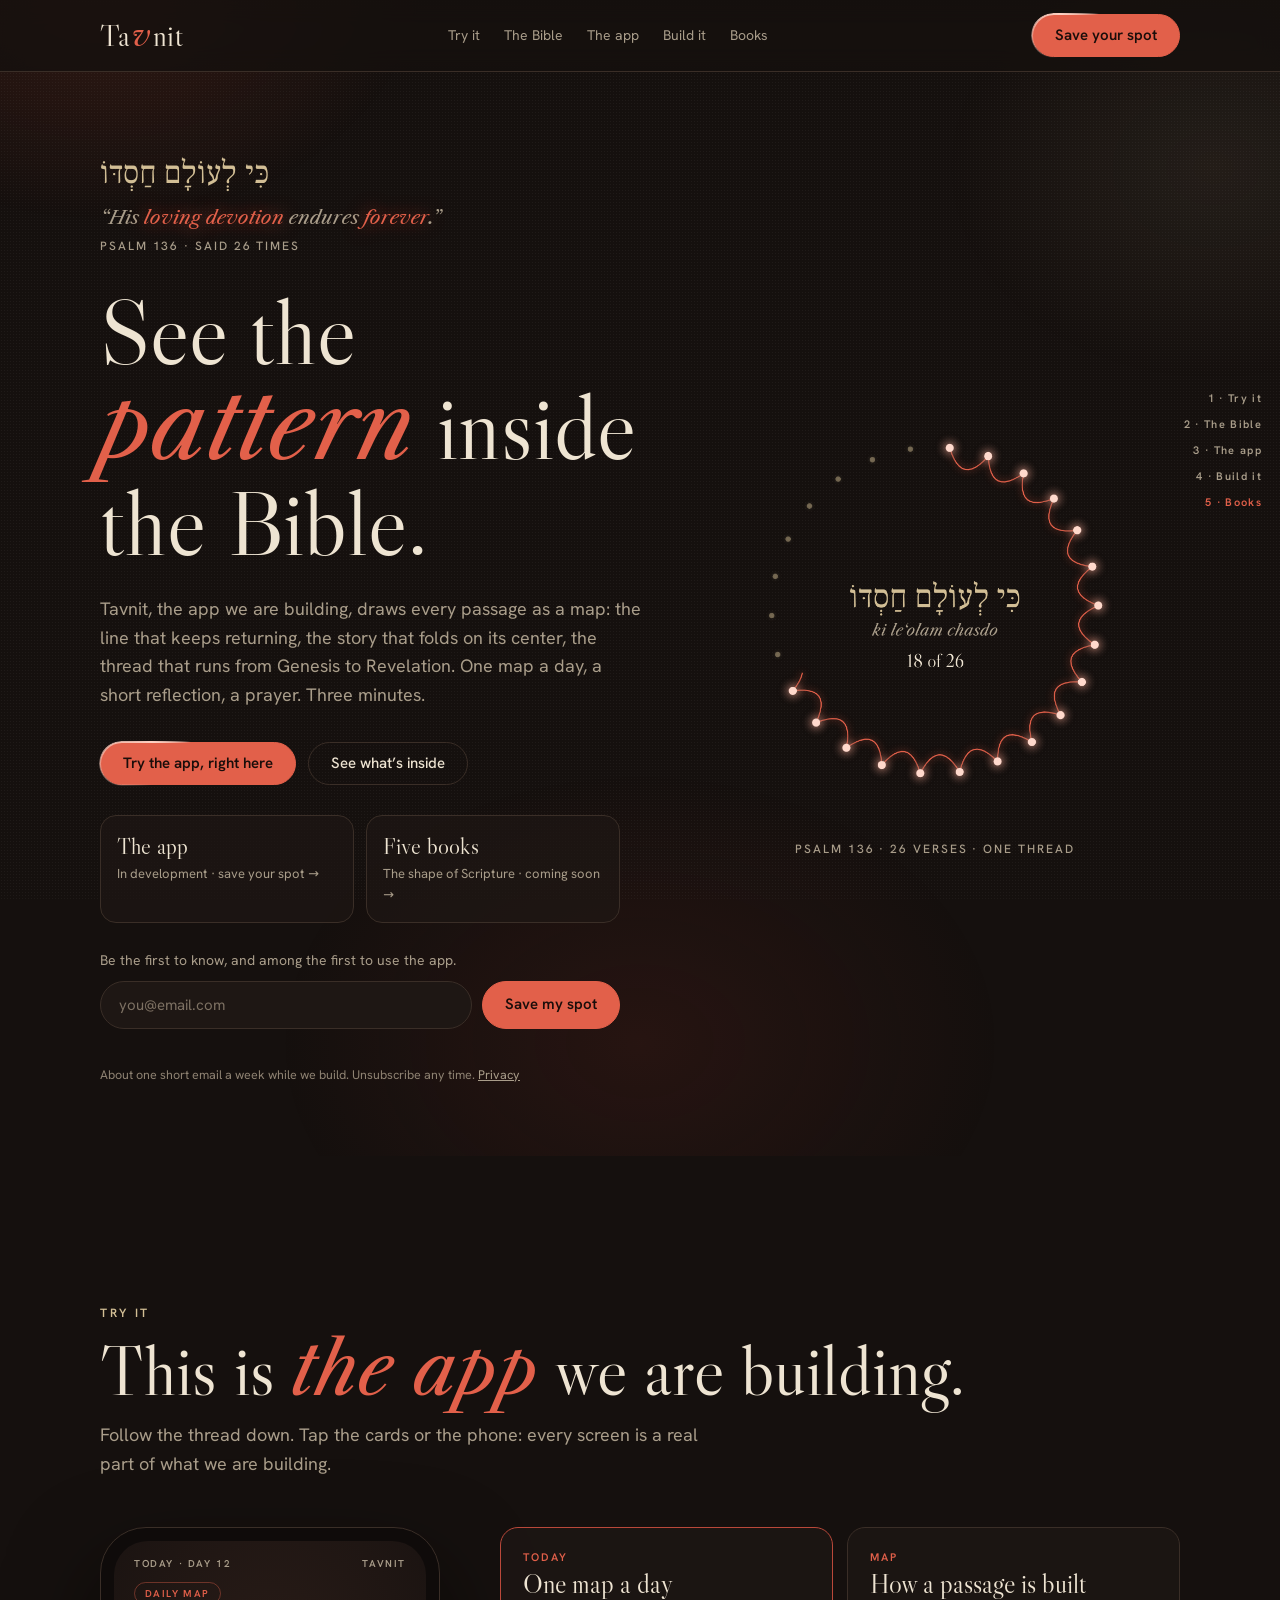
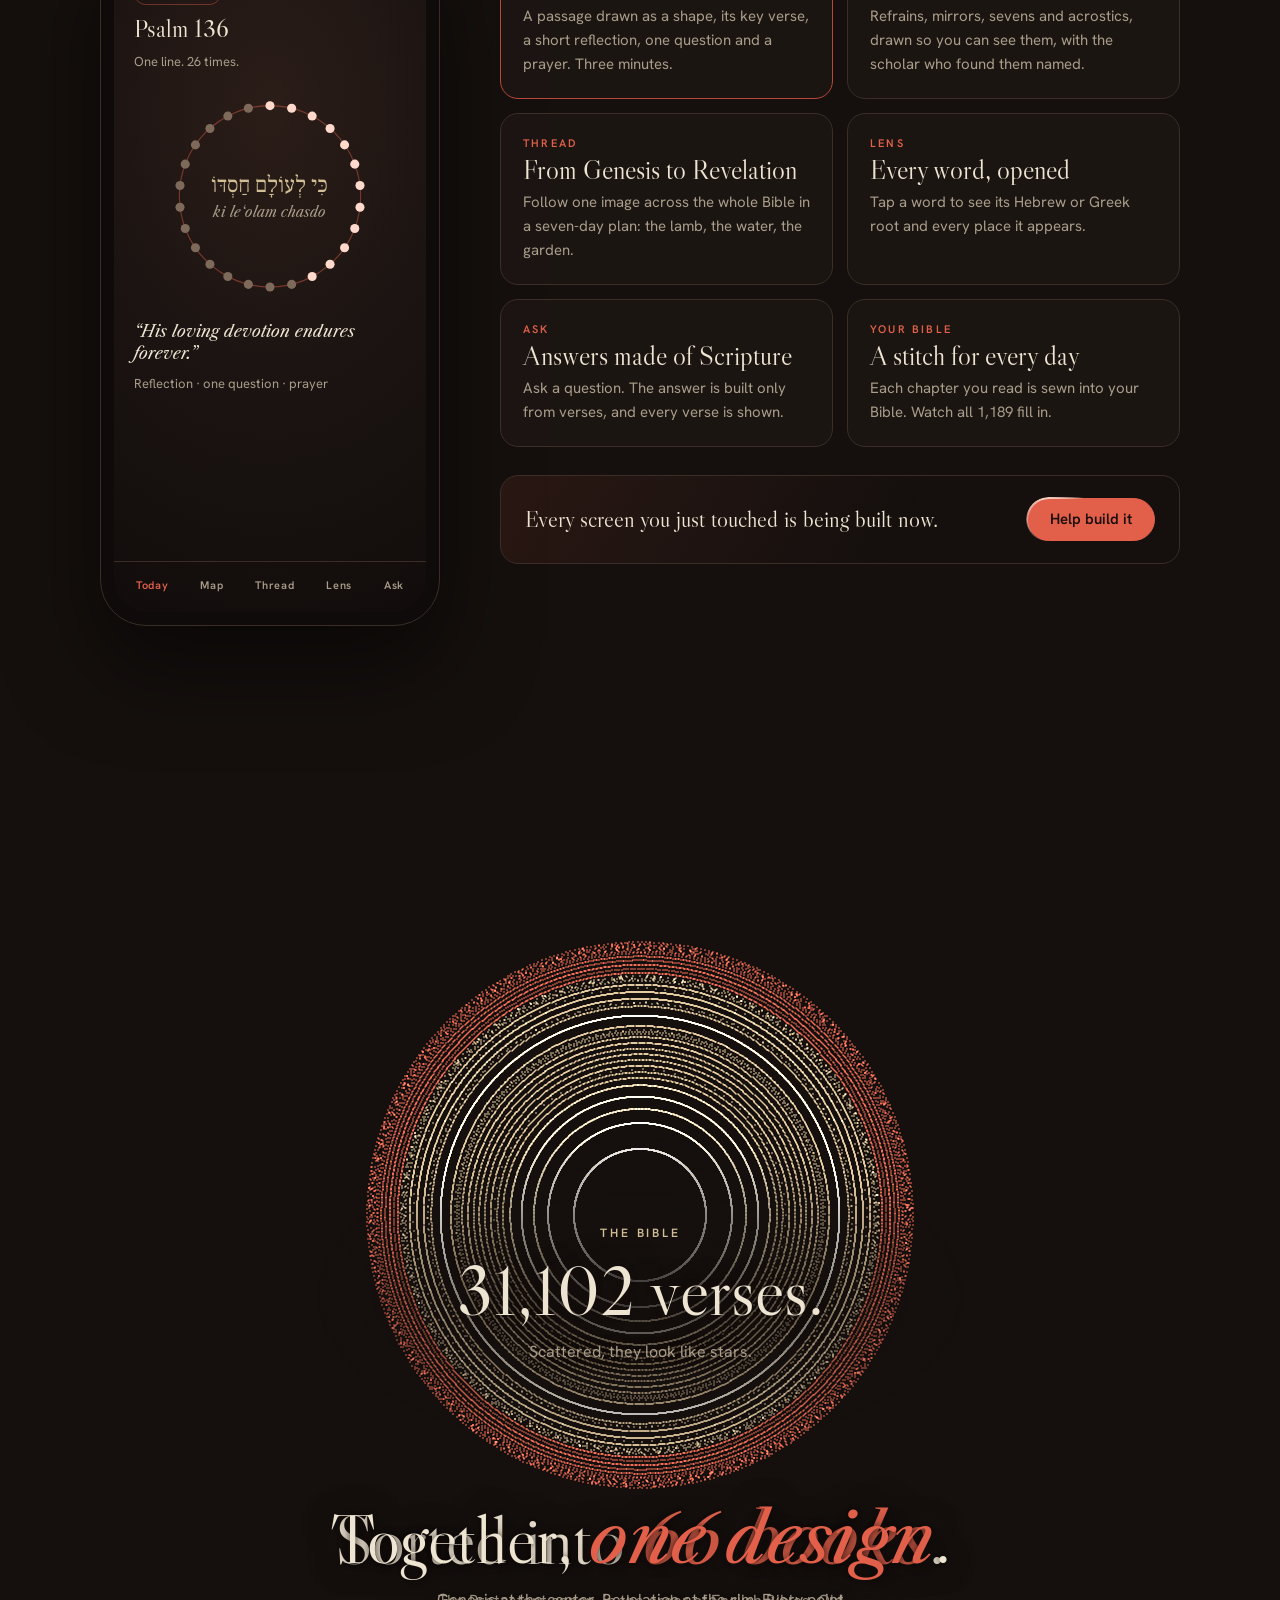
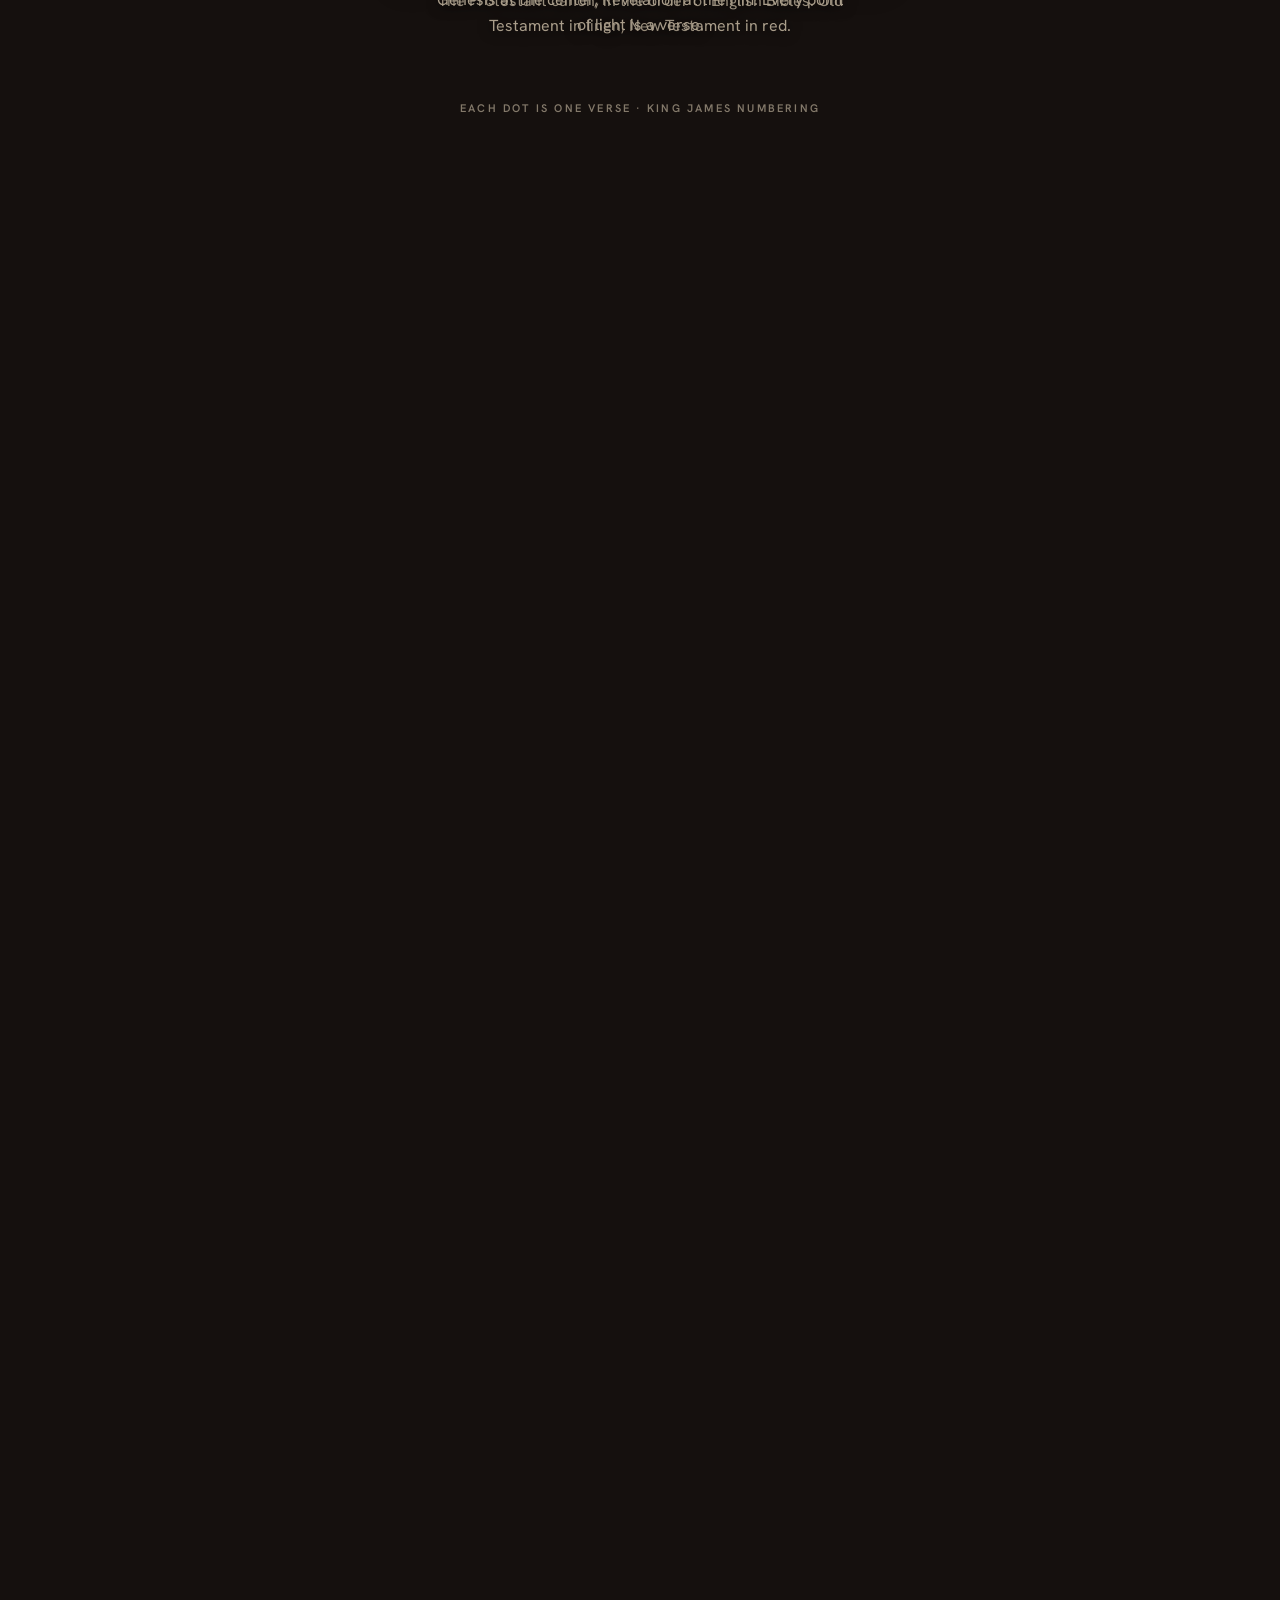
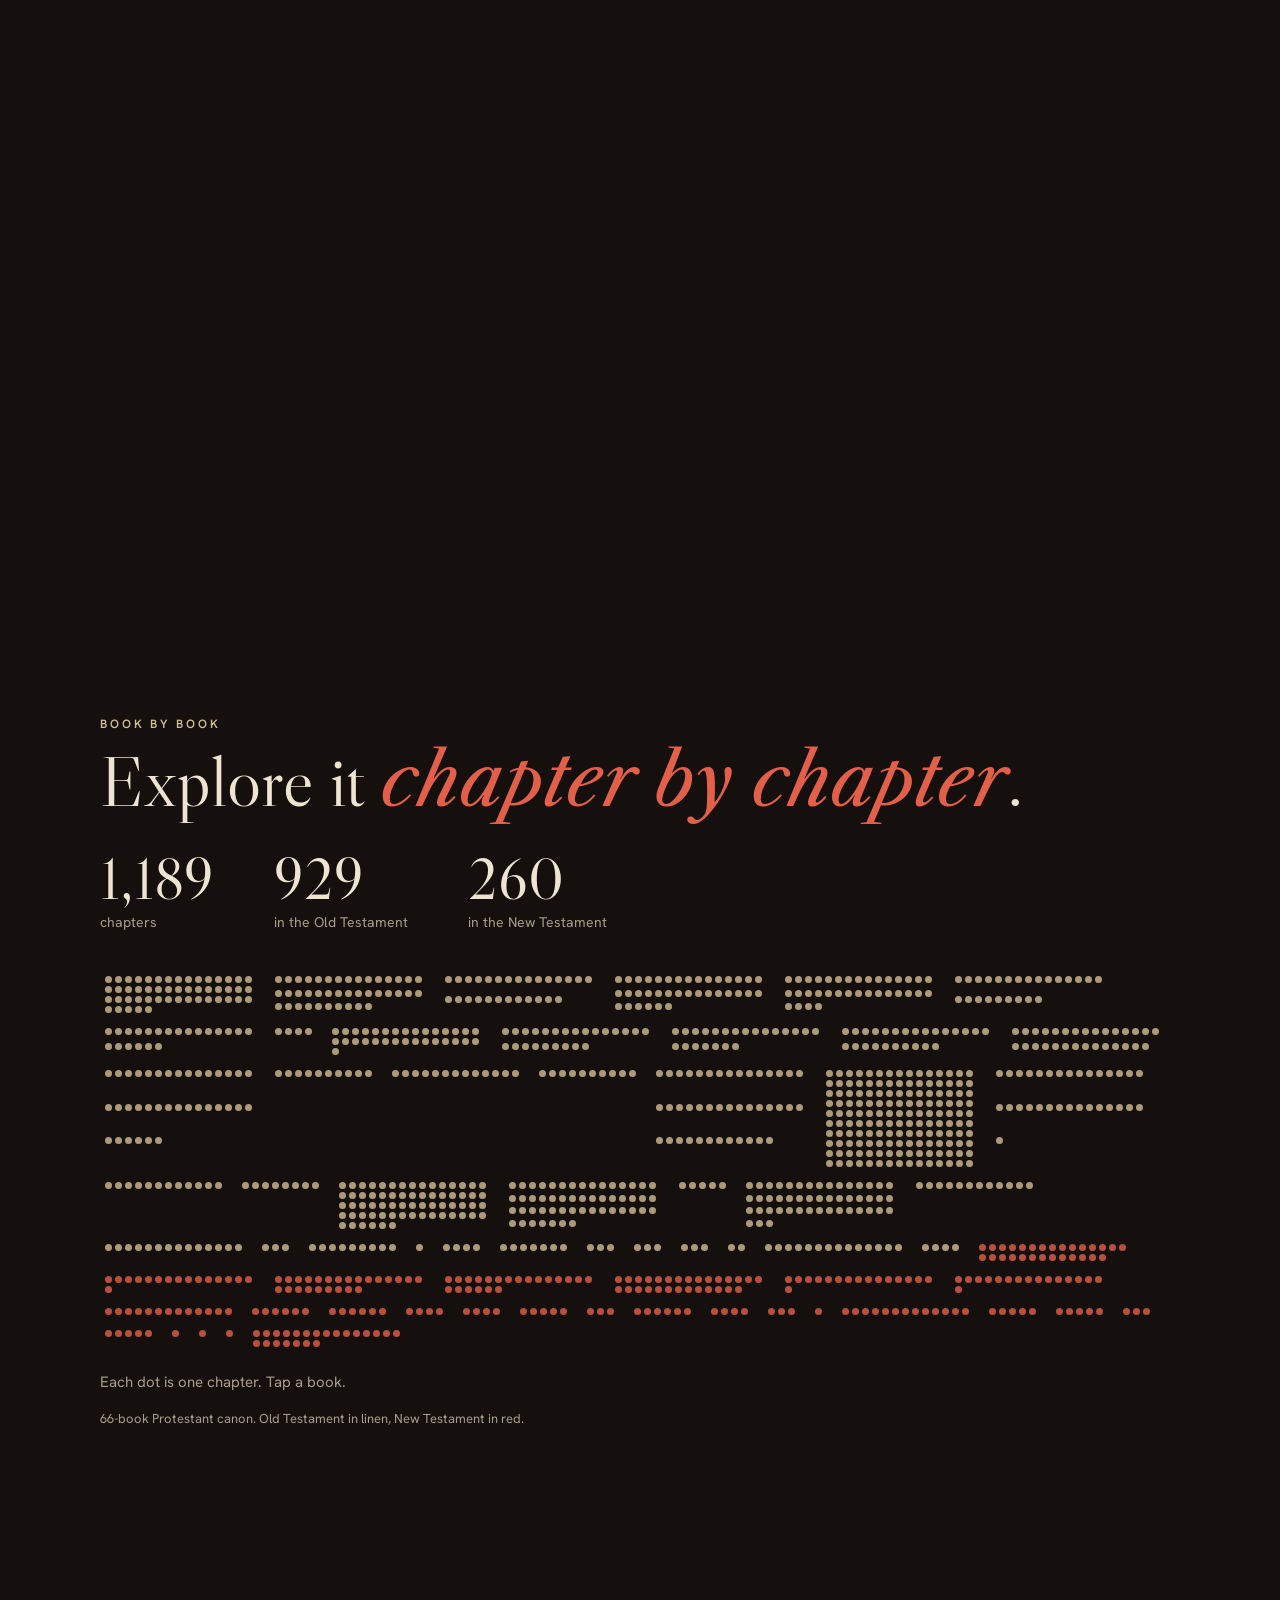
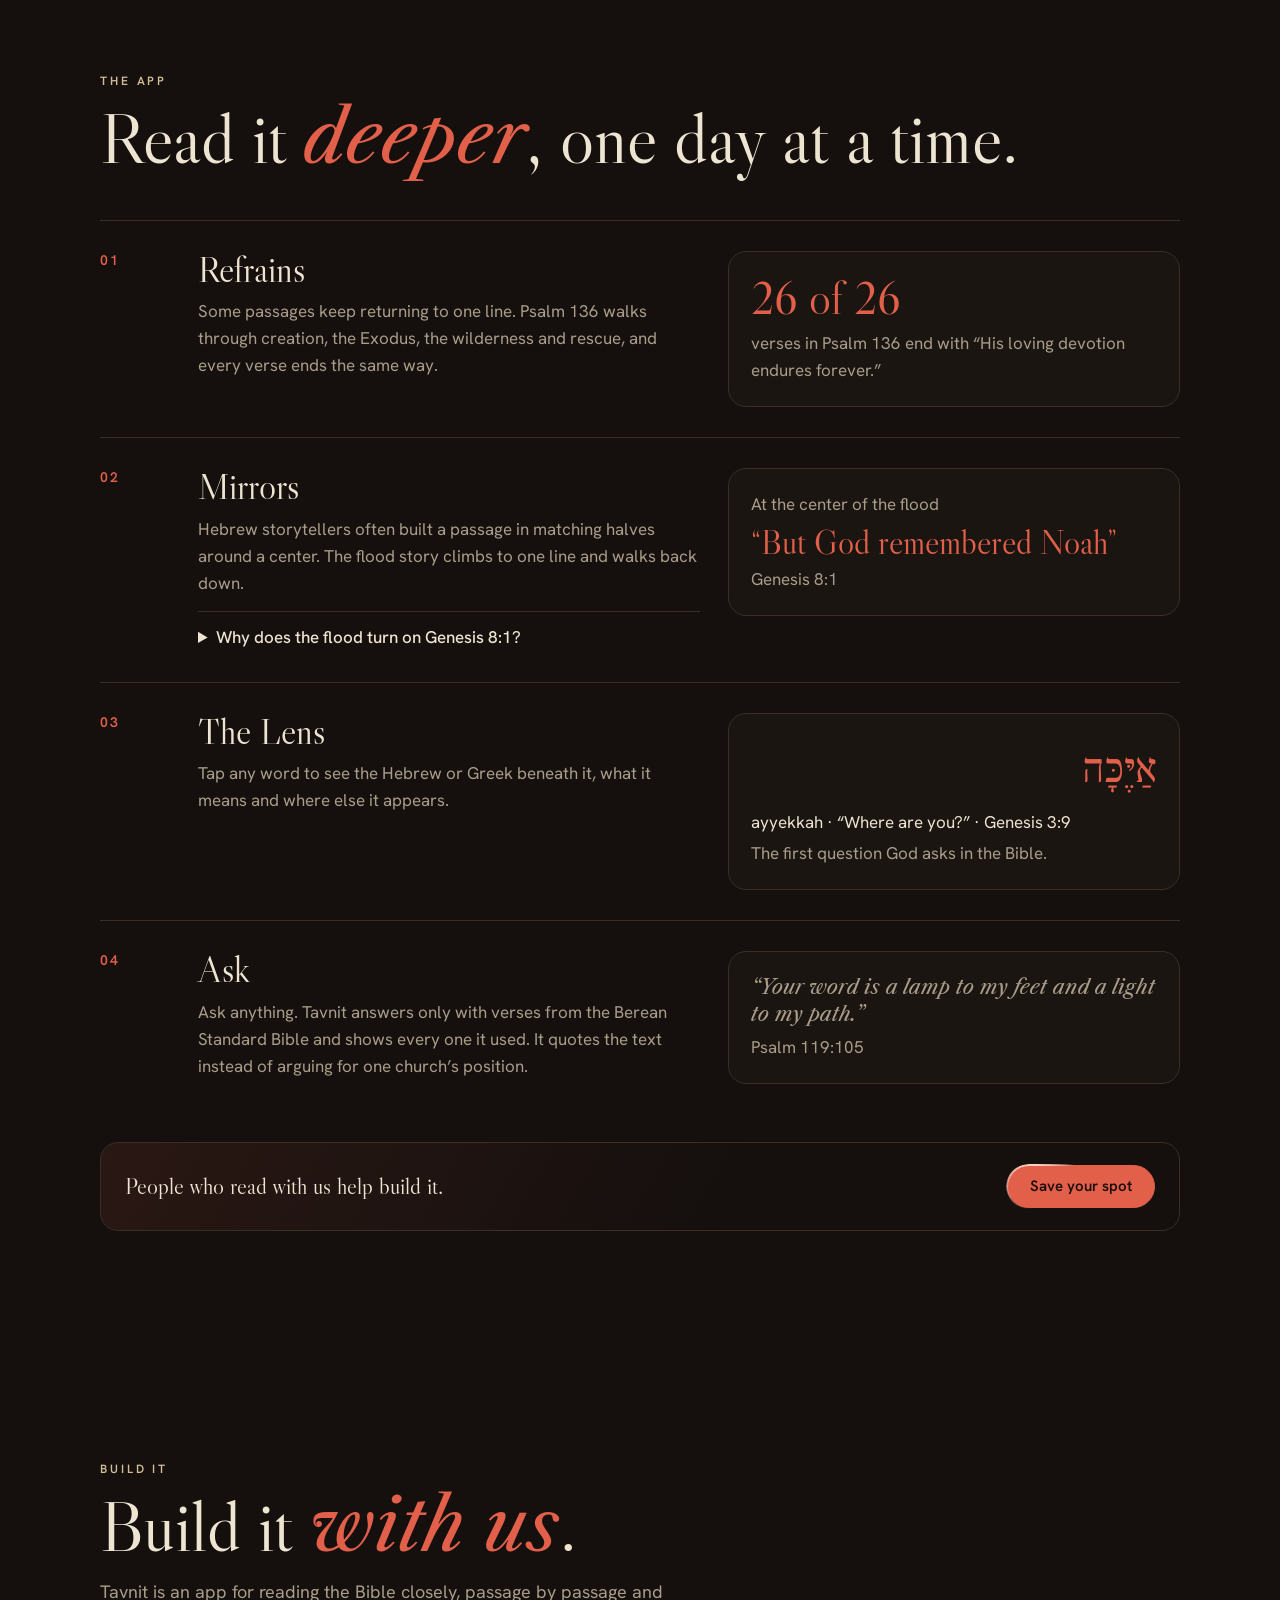
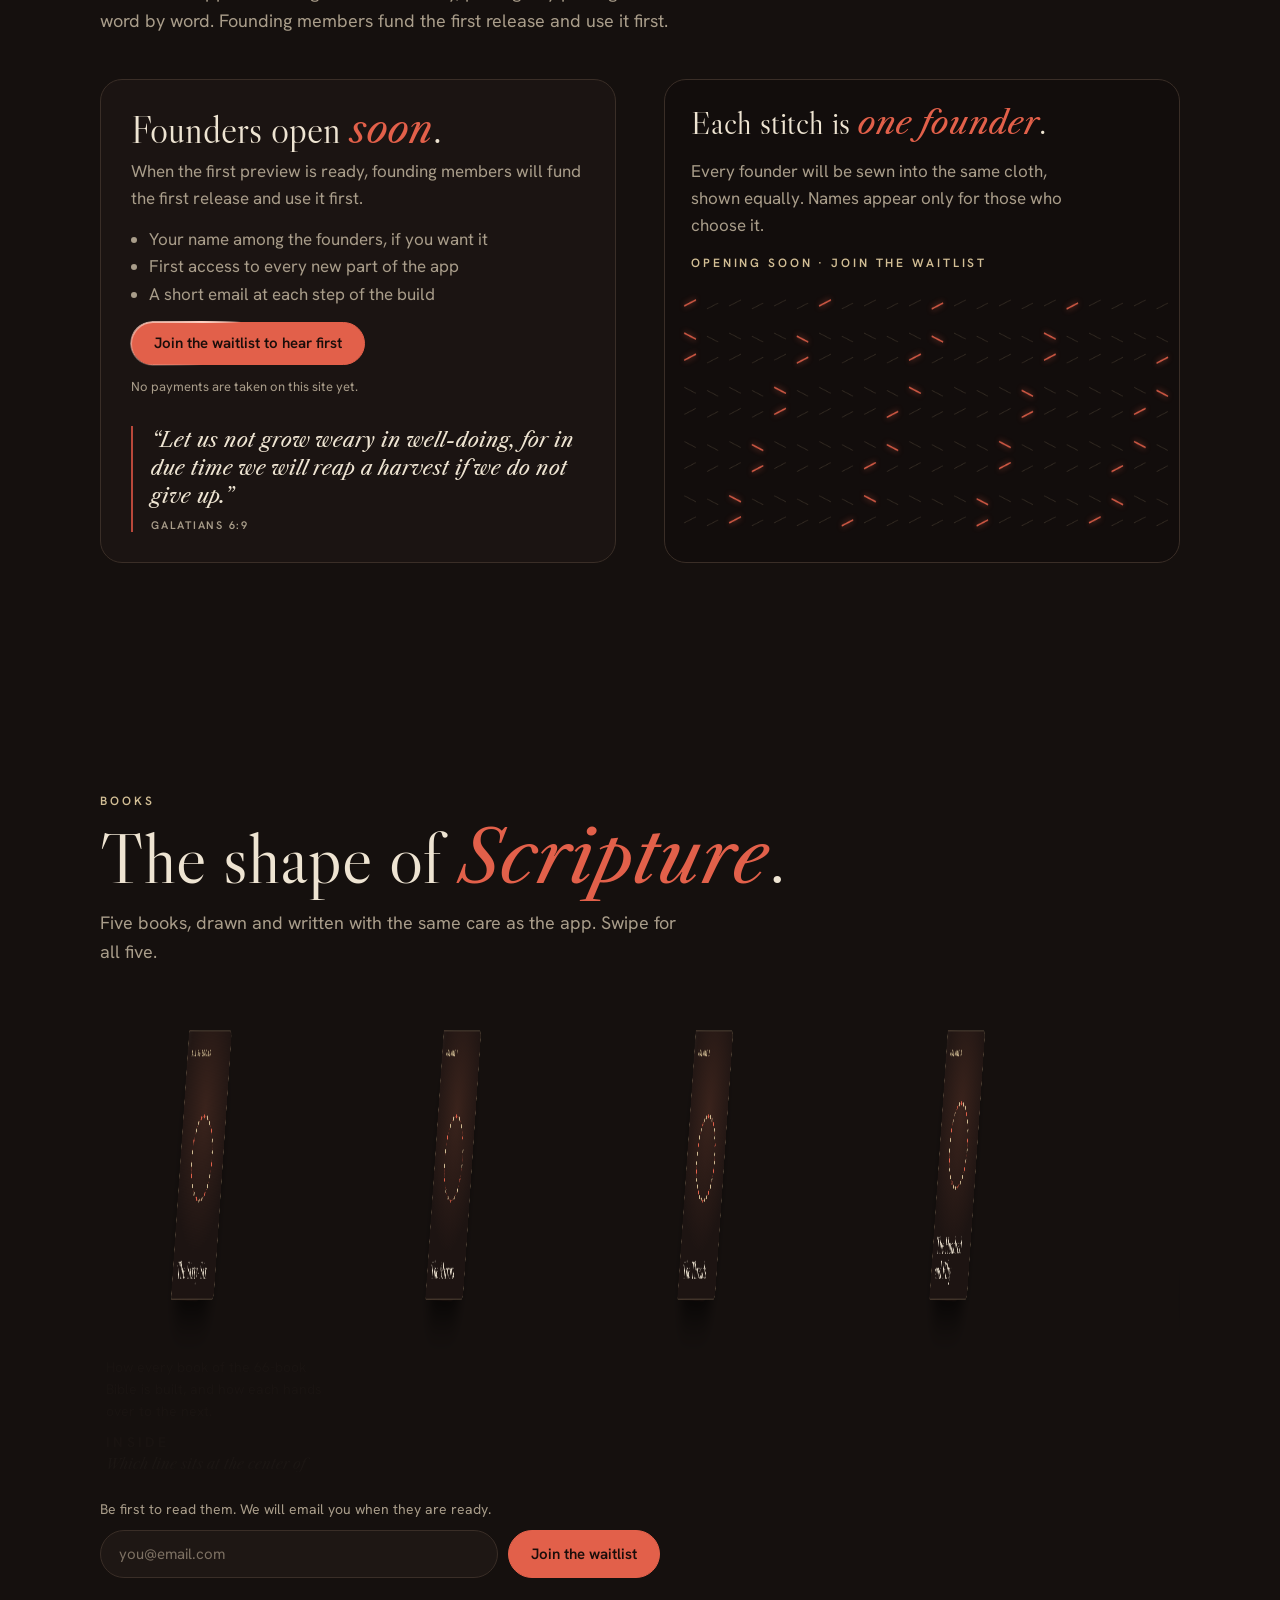
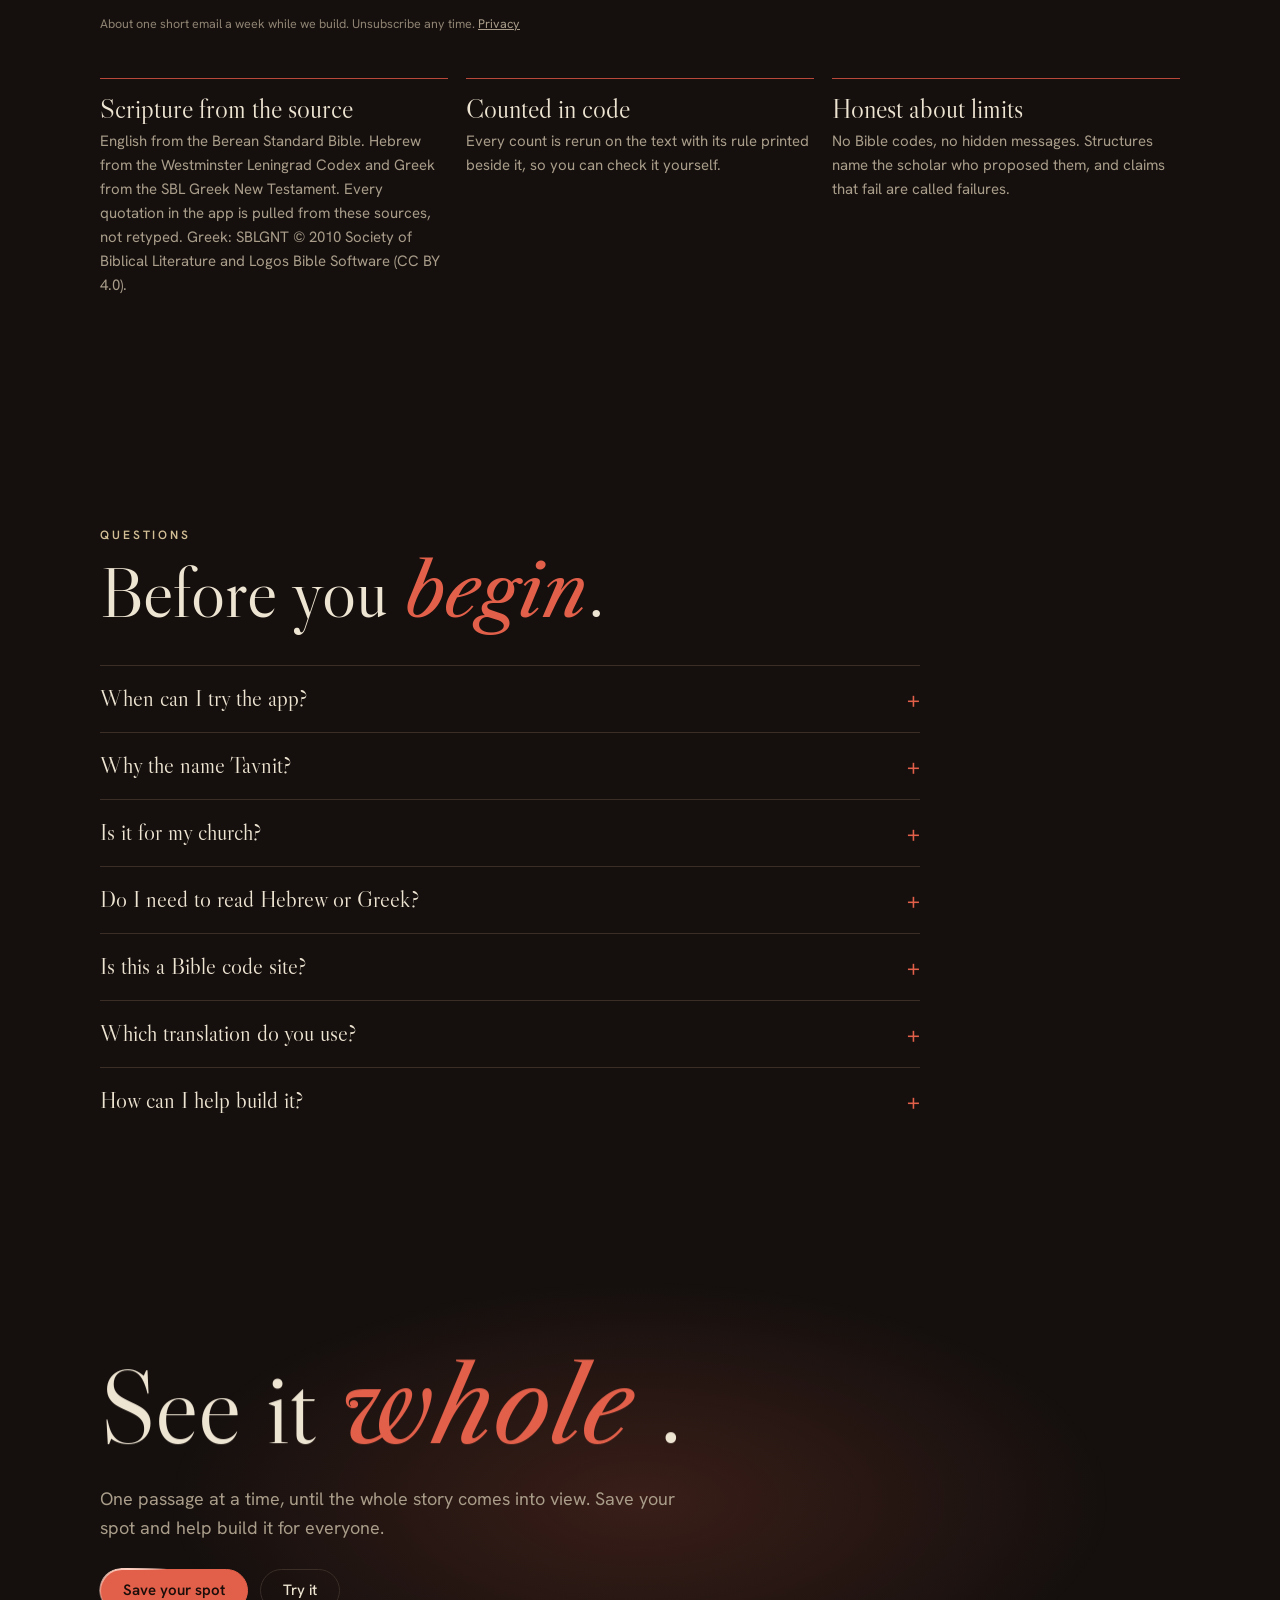
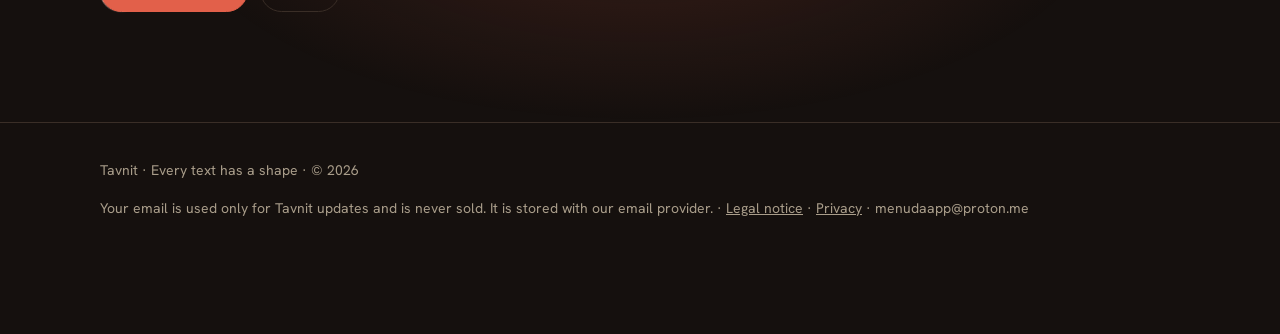
==== commit 0f3ecb58: "Headlines rewrap after their reveal animation Co-Authored-By: Claude Opus 5.5 <noreply@anthropic.com" ====
--- a/index.html
+++ b/index.html
@@ -667,7 +667,8 @@
   tl.from(splitWords(en), { y: -14, opacity: 0, filter: 'blur(6px)', duration: 1.1, stagger: .08 }, '-=.8');
   tl.add(() => en.classList.add('lit'), '-=.3');
   tl.from('.epi small', { opacity: 0, duration: .8 }, '<');
-  tl.from(splitLines(document.getElementById('hero-h1')), { yPercent: 110, duration: 1.15, ease: 'expo.out', stagger: .11 }, .5);
+  const h1 = document.getElementById('hero-h1'), h1orig = h1.innerHTML;  /* after the reveal, put the plain text back so it rewraps on resize */
+  tl.from(splitLines(h1), { yPercent: 110, duration: 1.15, ease: 'expo.out', stagger: .11, onComplete: () => { h1.innerHTML = h1orig; } }, .5);
   tl.from('.h-copy [data-rv]', { y: 22, opacity: 0, duration: .9, stagger: .09 }, '-=.7');
   tl.from('#hero-sky', { opacity: 0, scale: .94, duration: 1.6, ease: 'power2.out' }, .3);
   gsap.to('#hero-sky', { yPercent: 14, ease: 'none', scrollTrigger: { trigger: '.hero', start: 'top top', end: 'bottom top', scrub: true } });
@@ -677,7 +678,7 @@
 function reveals() {
   if (!G) return;
   document.querySelectorAll('section:not(.hero) [data-rv]').forEach(el => gsap.from(el, { y: 26, opacity: 0, duration: .9, ease: 'power3.out', scrollTrigger: { trigger: el, start: 'top 88%', once: true } }));
-  document.querySelectorAll('[data-split]').forEach(h => { const lines = splitLines(h); gsap.from(lines, { yPercent: 110, duration: 1.1, ease: 'expo.out', stagger: .1, scrollTrigger: { trigger: h, start: 'top 85%', once: true } }); });
+  document.querySelectorAll('[data-split]').forEach(h => { const orig = h.innerHTML, lines = splitLines(h); gsap.from(lines, { yPercent: 110, duration: 1.1, ease: 'expo.out', stagger: .1, onComplete: () => { h.innerHTML = orig; }, scrollTrigger: { trigger: h, start: 'top 85%', once: true } }); });
   document.querySelectorAll('[data-count]').forEach(el => {
     const end = +el.dataset.count, o = { v: 0 };
     gsap.to(o, { v: end, duration: 1.6, ease: 'power2.out', scrollTrigger: { trigger: el, start: 'top 90%', once: true }, onUpdate: () => el.textContent = Math.round(o.v).toLocaleString('en-US') });
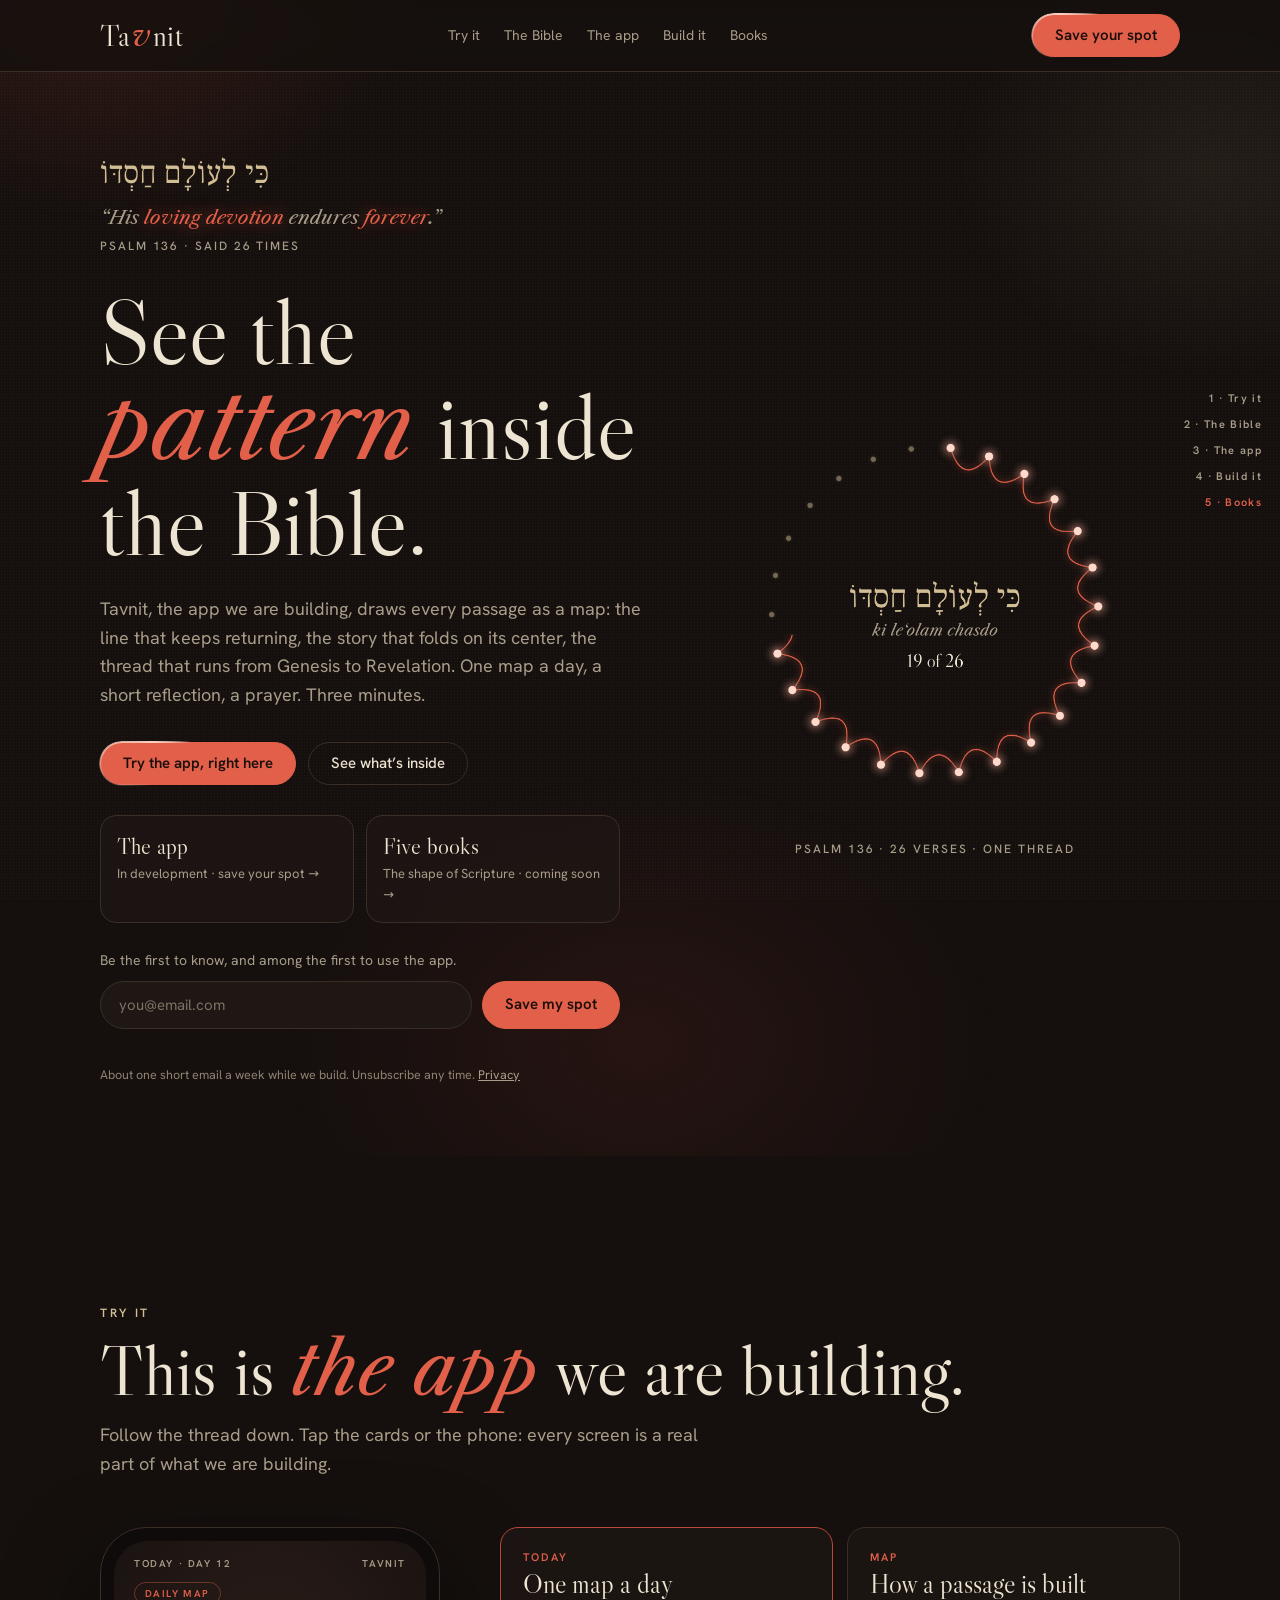
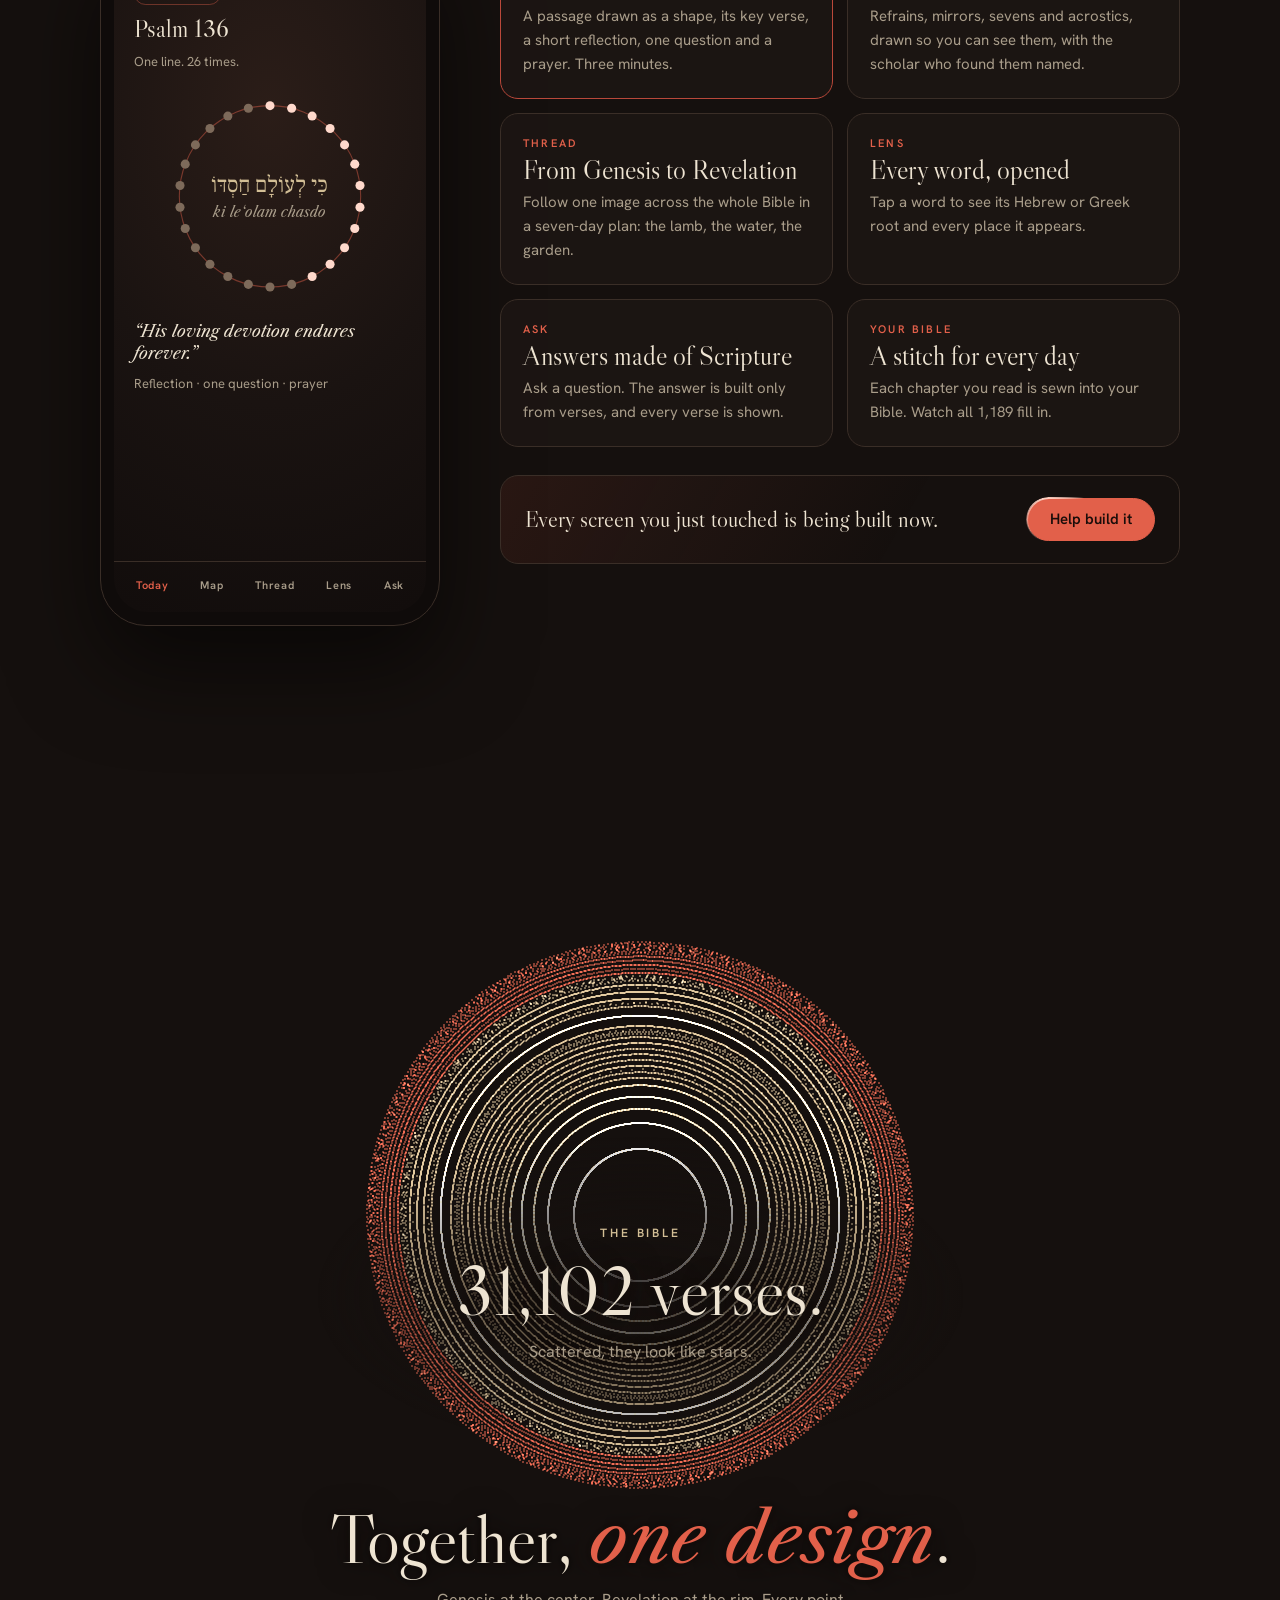
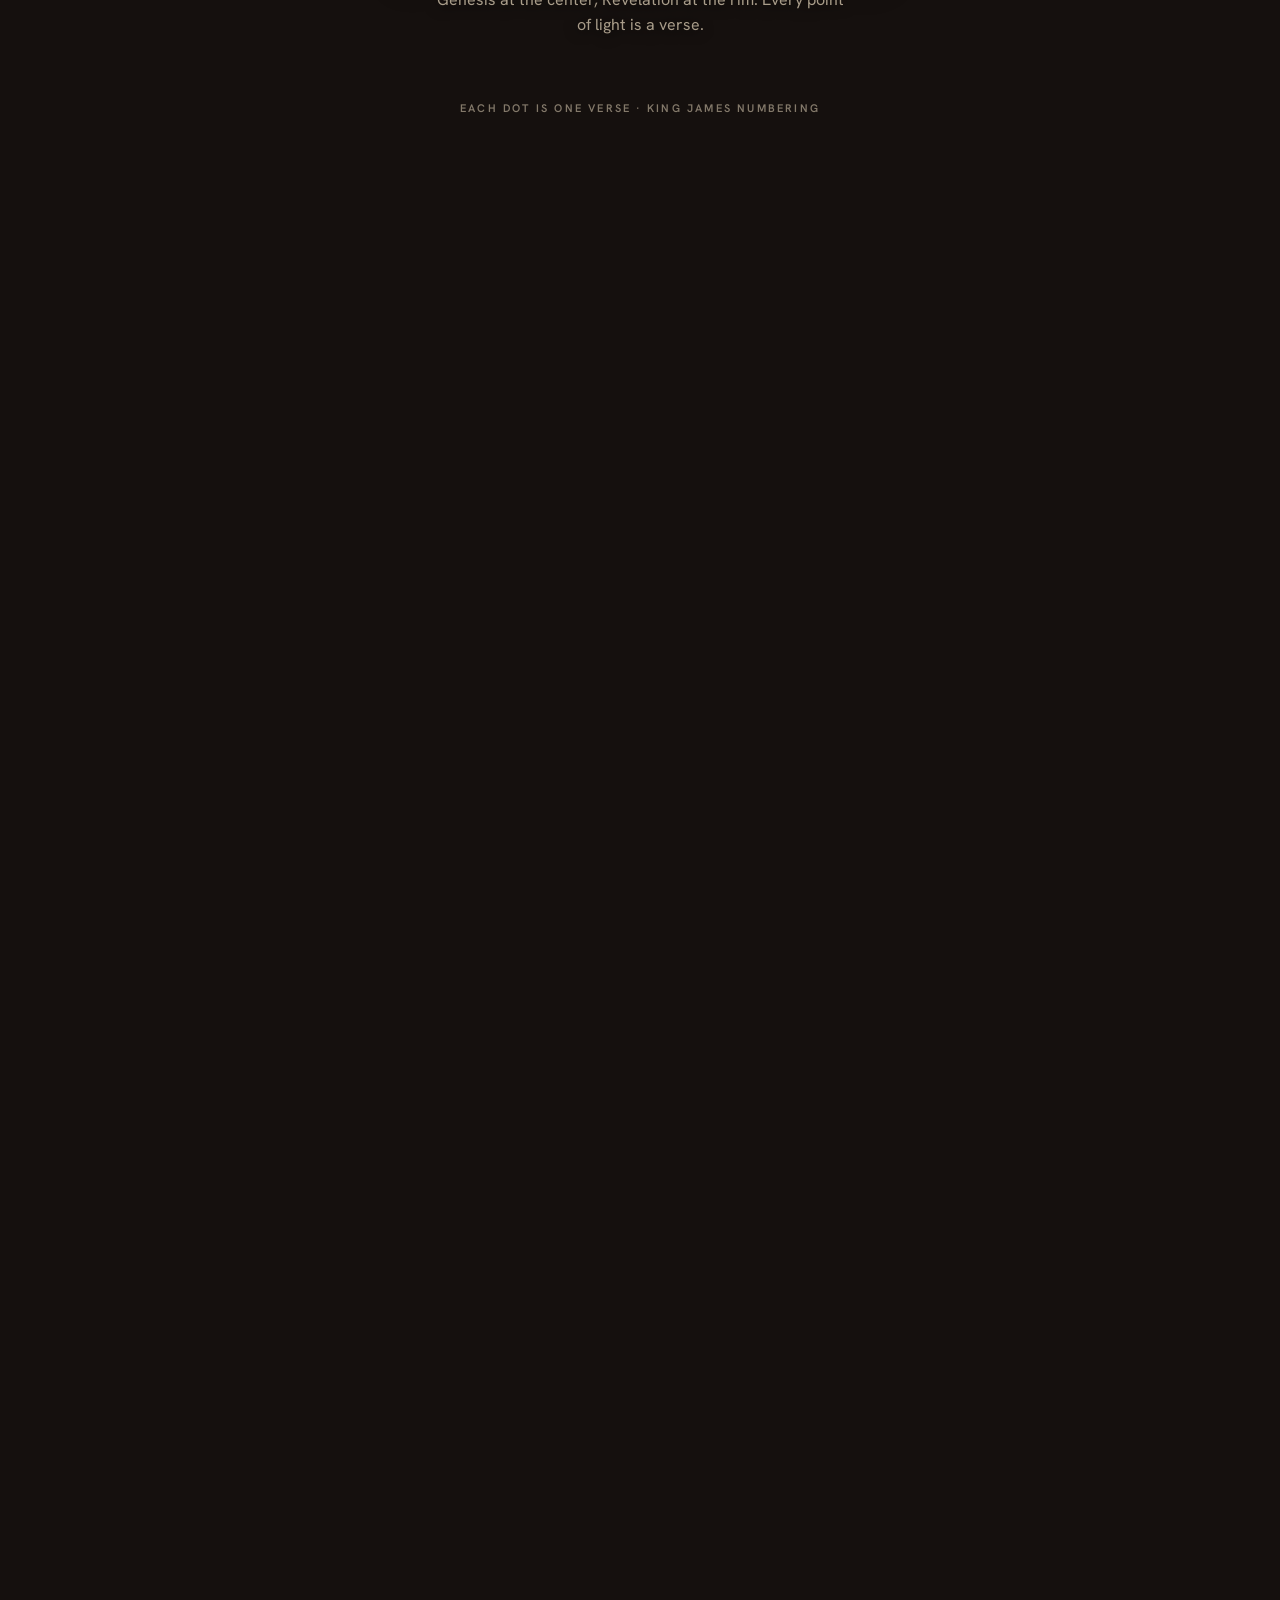
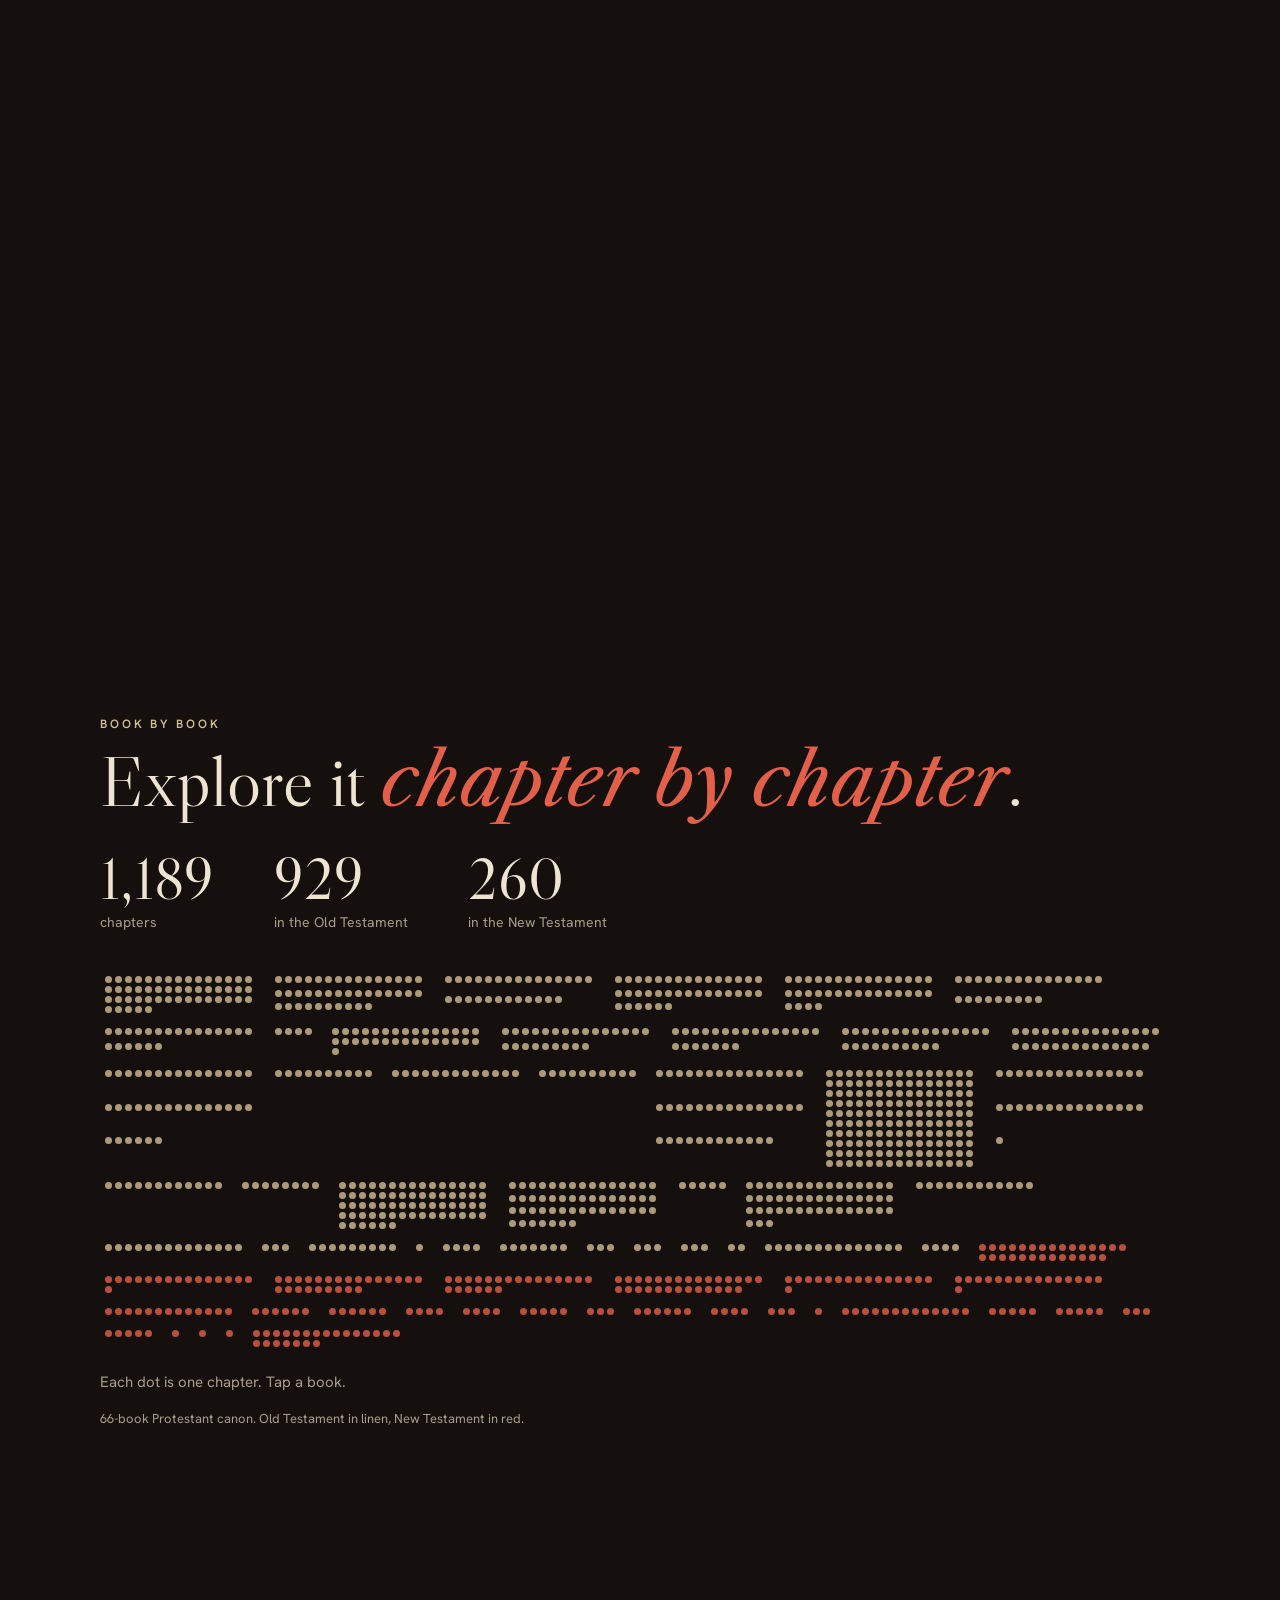
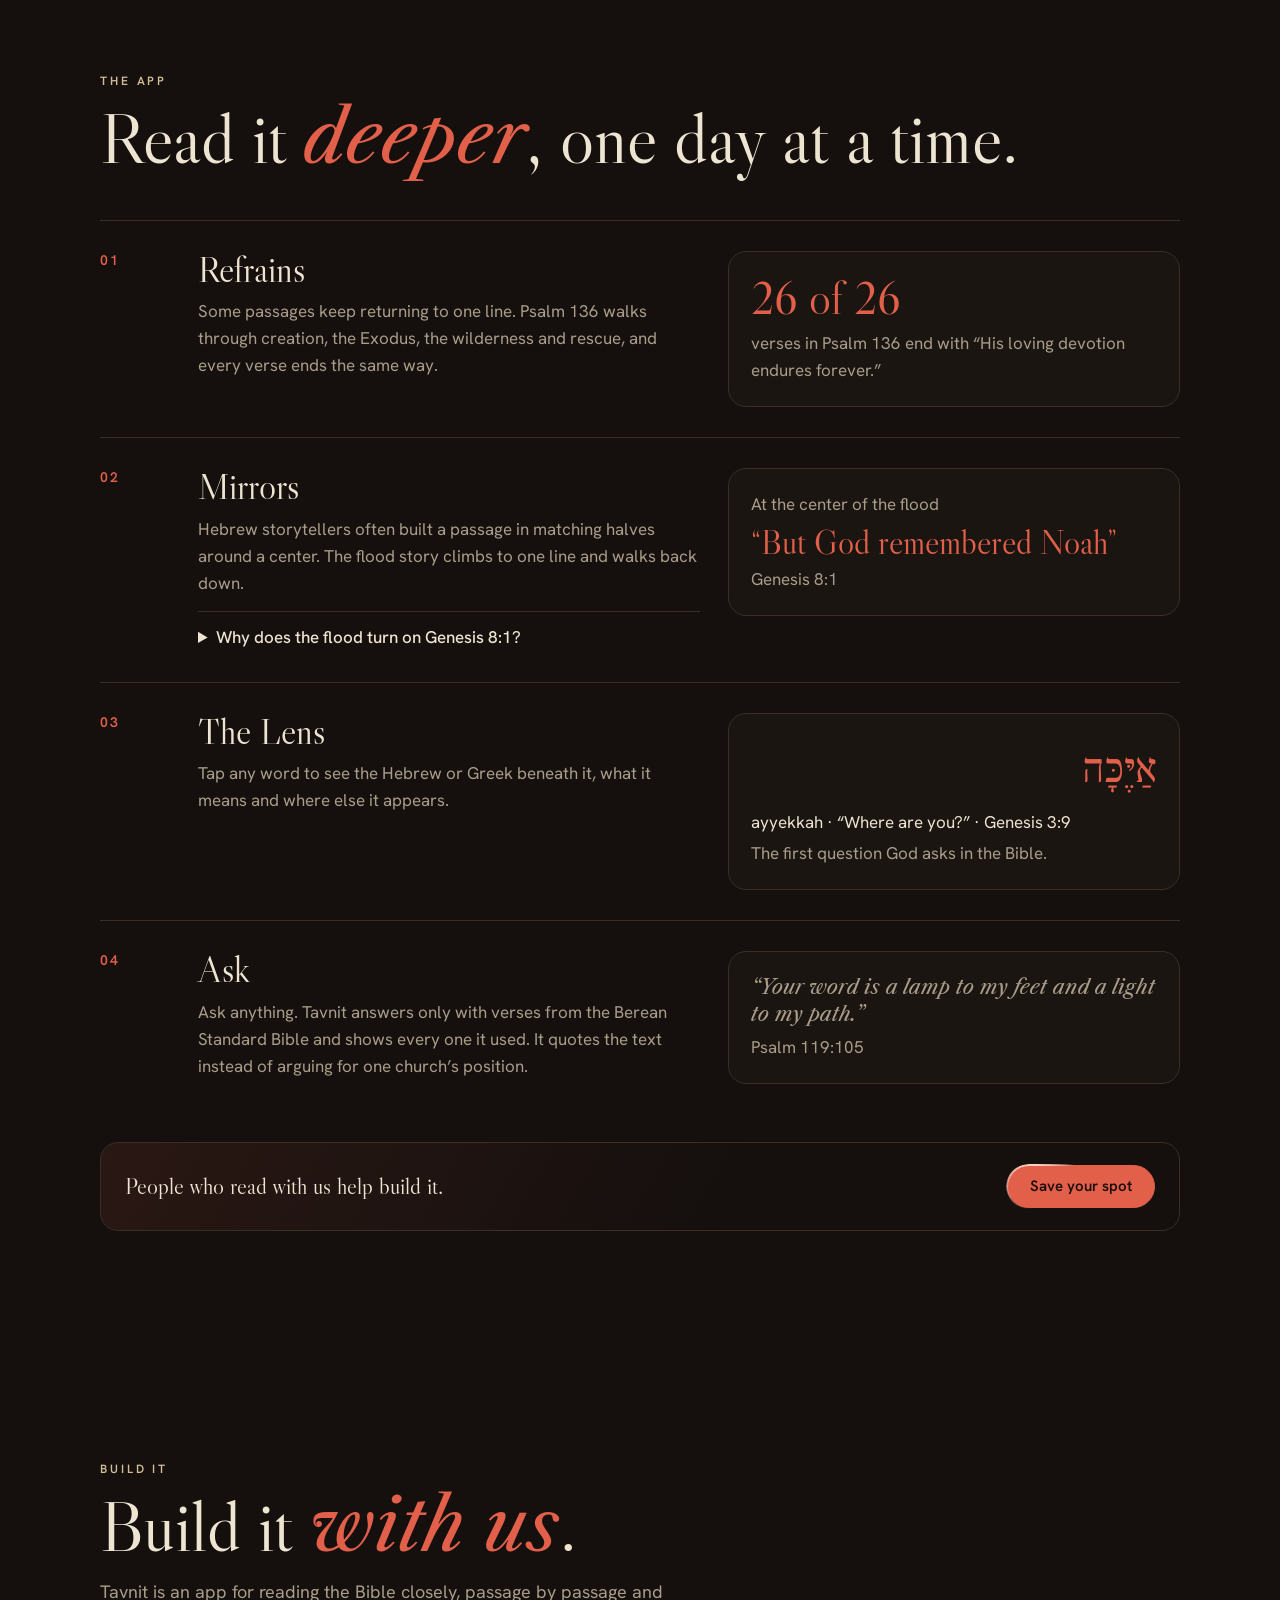
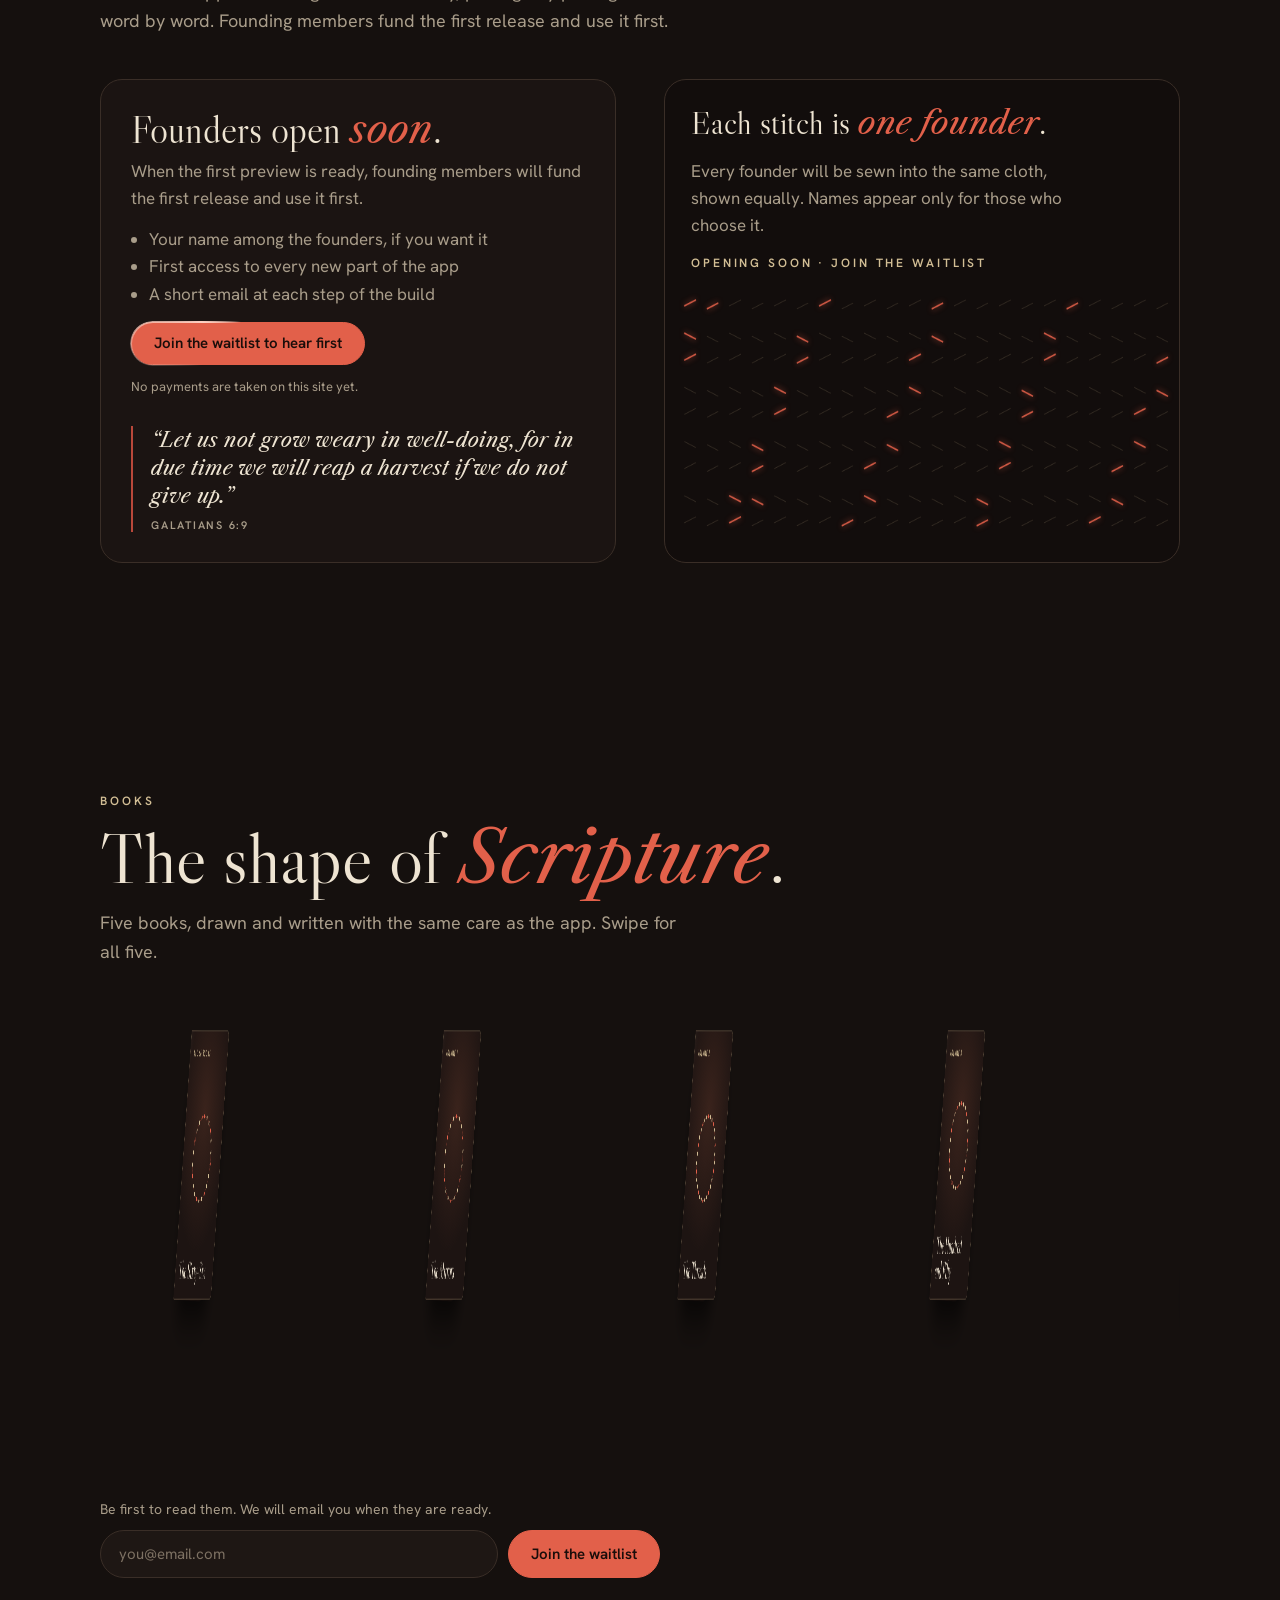
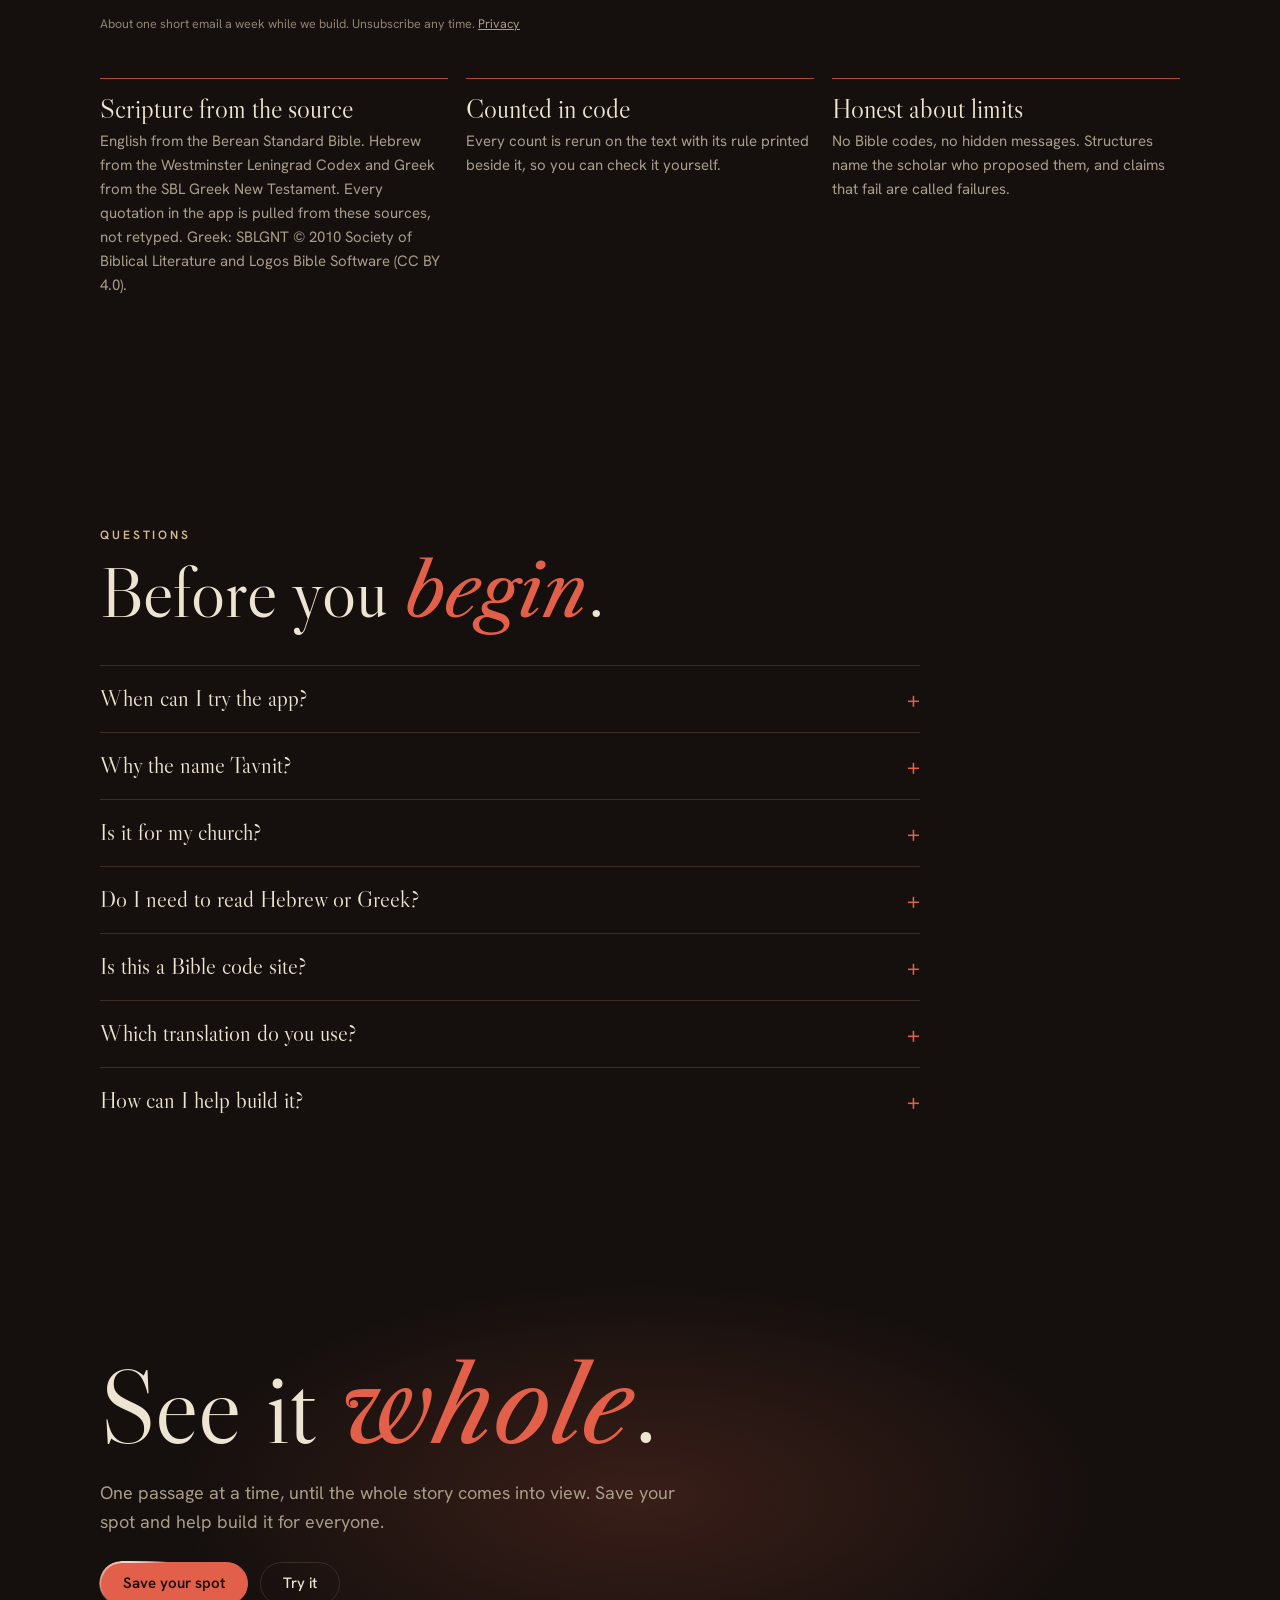
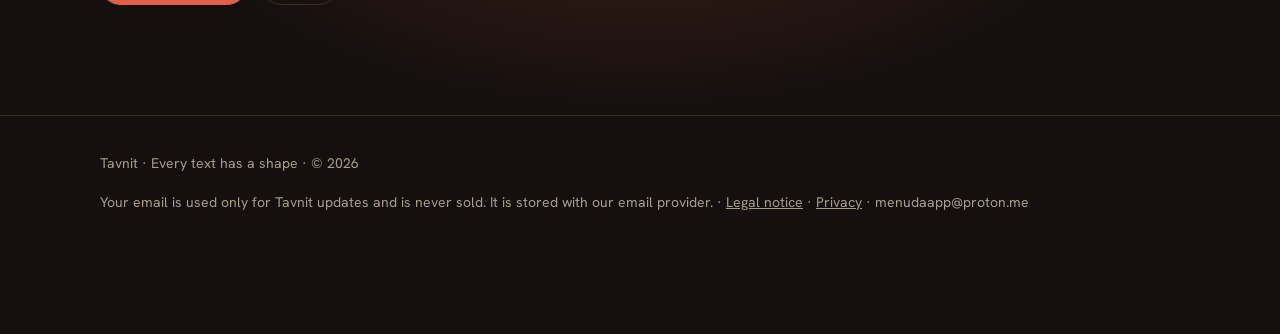
==== commit 231816bf: "Connect waitlist to Kit and add confirmation page Co-Authored-By: Claude Opus 5.5 <noreply@anthropic" ====
--- a/index.html
+++ b/index.html
@@ -590,7 +590,7 @@
   /* Waitlist. provider "kit": paste the Kit form id (the number in the form's share URL).
      provider "json": url of any endpoint that accepts POST JSON {email, ...} (e.g. Formspree).
      provider "form": url of a plain HTML form action (Brevo, MailerLite...); emailField = its email input name. */
-  waitlist: { provider: "", formId: "", url: "", emailField: "email" },
+  waitlist: { provider: "kit", formId: "10127866", url: "", emailField: "email" },
   foundersOpen: false,             /* keep false until the first public preview; true shows the Stripe tiers */
   stripeLinks: { 5: "", 10: "", 25: "", 50: "", 100: "", 500: "" },  /* one Stripe Payment Link per amount */
   contactEmail: "menudaapp@proton.me",
